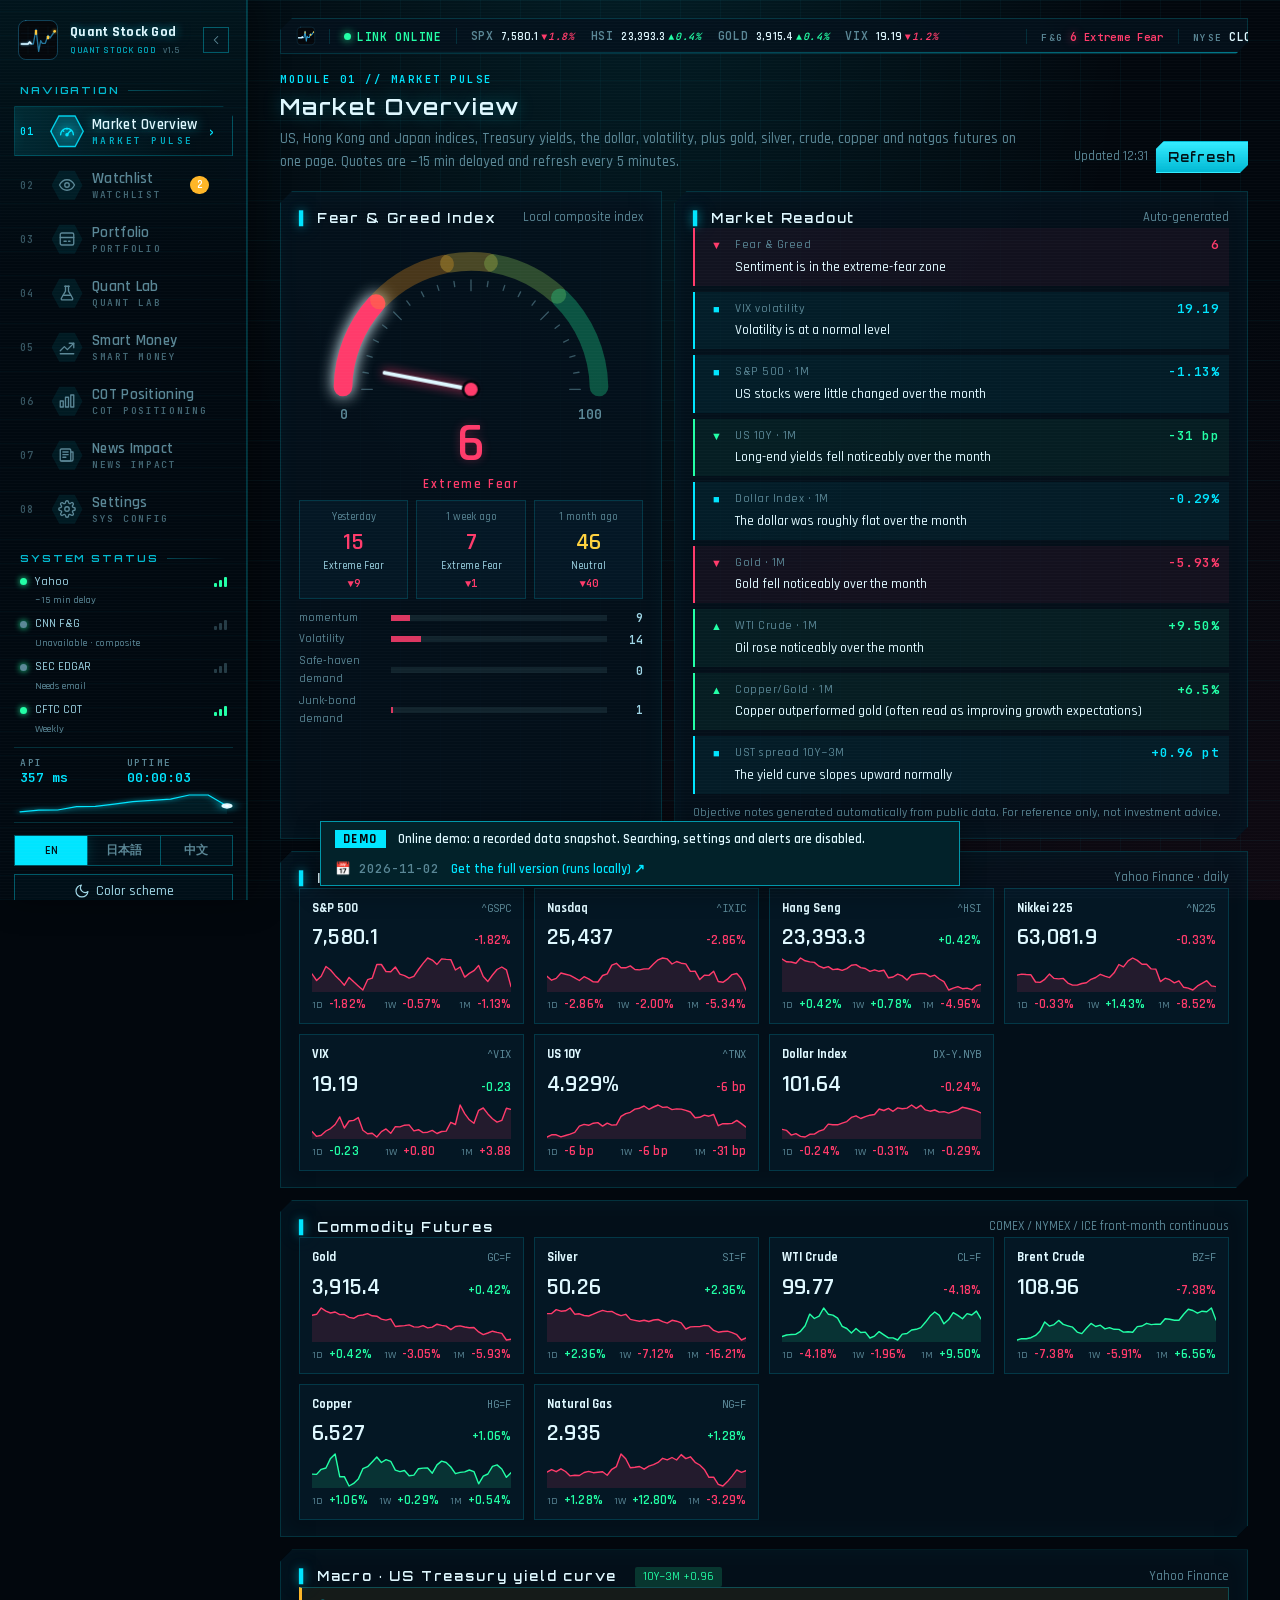
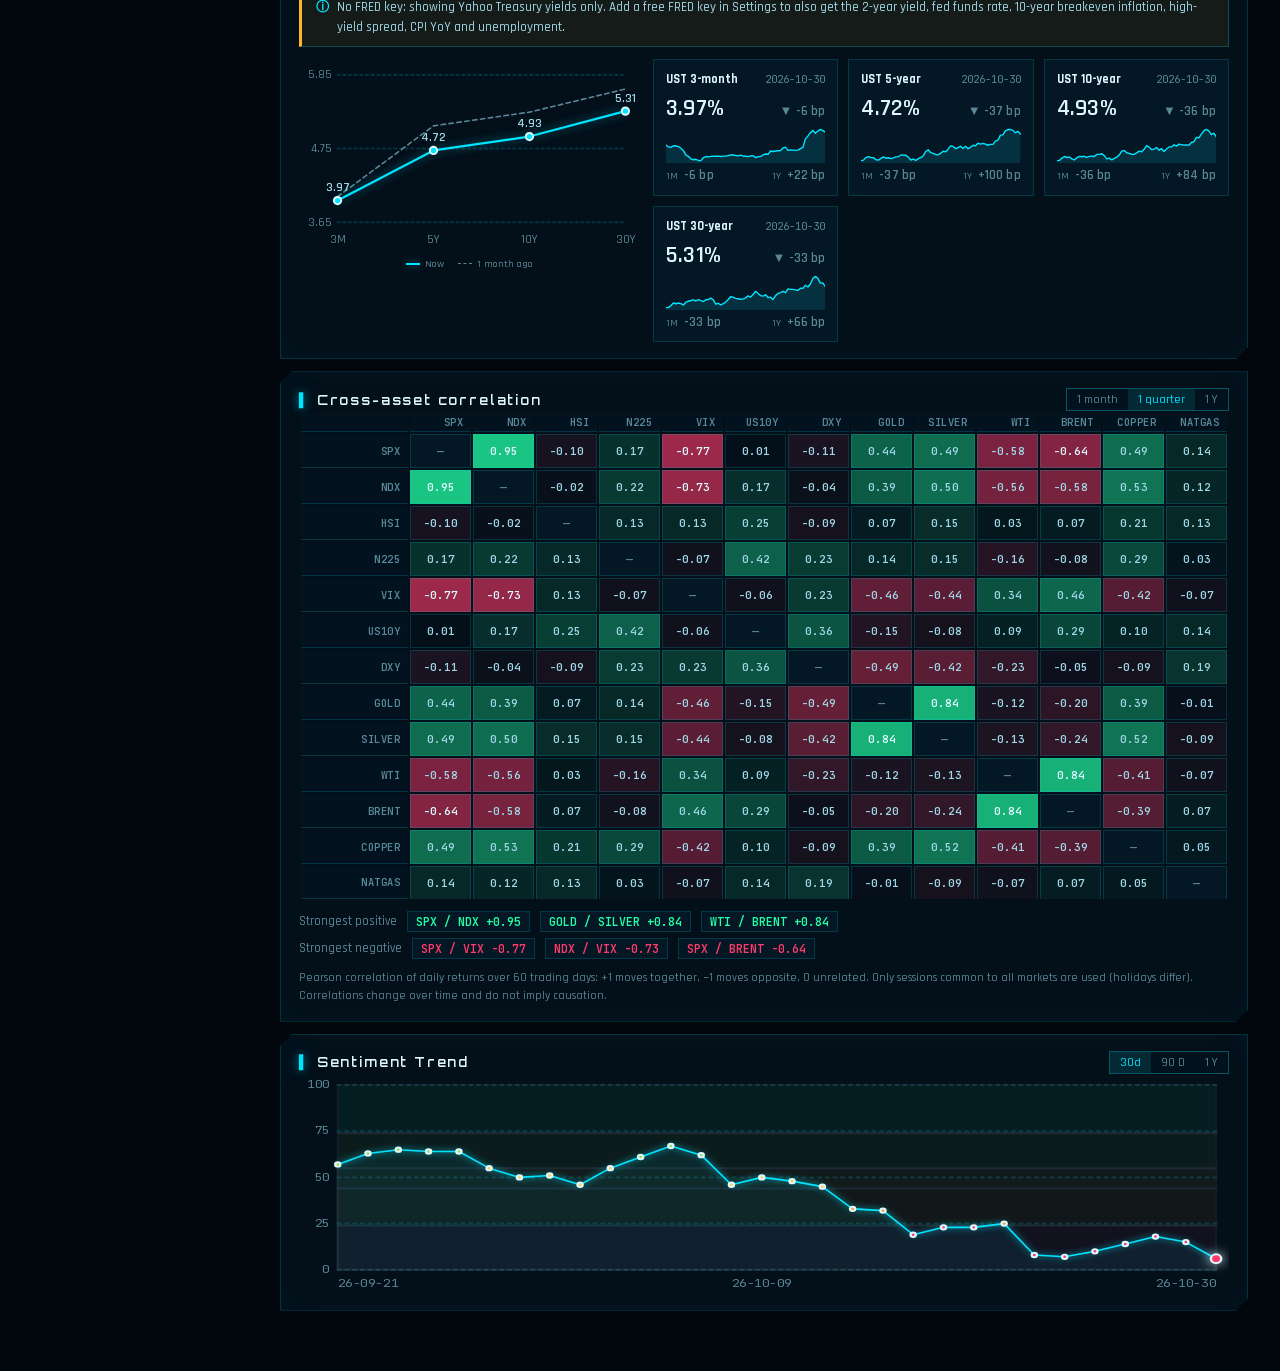
==== docs/index.html @ 0a03987e "Detail view: quick actions to backtest, add to watchlist or record a position Co-Authored-By: Claude" ====
<!doctype html>
<html lang="en">
<head>
<meta charset="utf-8">
<meta name="viewport" content="width=device-width, initial-scale=1">
<title>量化股神 · Quant Stock God — Demo</title>
<link rel="icon" type="image/svg+xml" href="data:image/svg+xml,%3Csvg xmlns='http://www.w3.org/2000/svg' viewBox='0 0 120 120'%3E%3Crect width='120' height='120' rx='24' fill='%2304070b'/%3E%3Cpath d='M10 72H30L35 66L40 72H46L54 28L62 94L68 62L73 70H82L90 46L96 54L110 34' fill='none' stroke='%2338bdf8' stroke-width='9' stroke-linejoin='round' stroke-linecap='round'/%3E%3Ccircle cx='110' cy='34' r='8' fill='%23ffc93c'/%3E%3C/svg%3E">
<link rel="stylesheet" href="fonts/fonts.css">
<link rel="preload" href="fonts/Inter-0.woff2" as="font" type="font/woff2" crossorigin>
<link rel="stylesheet" href="style.css?v=2">
<link rel="stylesheet" href="hud.css?v=3">
<link rel="stylesheet" href="nav.css?v=2">
<link rel="stylesheet" href="market.css?v=3">
<link rel="stylesheet" href="smart.css?v=2">
<link rel="stylesheet" href="gold.css?v=1">
<link rel="stylesheet" href="quant.css?v=9">
<script src="boot.js?v=1"></script>
<script src="demo.js" data-generated="1793622614"></script>
</head>
<body>
<div class="ambient" aria-hidden="true"><i></i><i></i><i></i></div>
<div class="app">
  <!-- ======================= 侧边导航 ======================= -->
  <aside class="nav">
    <div class="nav-edge" aria-hidden="true"></div>
    <div class="brand">
<svg class="logo qs-mark" viewBox="0 0 120 120" aria-hidden="true">
        <rect class="scr" x="1.5" y="1.5" width="117" height="117" rx="22"/>
        <path class="grid" d="M10 40H110M10 60H110M10 80H110M30 20V100M60 20V100M90 20V100"/>
        <path class="ecg" d="M10 72H30L35 66L40 72H46L54 28L62 94L68 62L73 70H82L90 46L96 54L110 34"/>
        <path class="scan" d="M10 72H30L35 66L40 72H46L54 28L62 94L68 62L73 70H82L90 46L96 54L110 34"/>
        <rect class="cb" x="50.5" y="30" width="7" height="14" rx="1.5"/>
        <rect class="cb cb2" x="86.5" y="47" width="7" height="11" rx="1.5"/>
        <circle class="tip" cx="110" cy="34" r="4"/>
      </svg>
      <div class="brand-txt">
        <div class="brand-name" data-text="量化股神">量化股神</div>
        <div class="brand-sub">QUANT STOCK GOD <i>v1.5</i></div>
      </div>
      <button id="nav-collapse" class="nav-collapse" type="button" title="收起 / 展开侧栏">
        <svg viewBox="0 0 24 24"><path d="M15 6l-6 6 6 6"/></svg>
      </button>
    </div>

    <div class="nav-section"><span>NAVIGATION</span><i></i></div>
    <nav class="tabs" id="nav">
      <div class="nav-ind" id="nav-ind" aria-hidden="true"><i></i></div>
      <button data-tab="market" class="active" title="市场总览（快捷键 1）">
        <span class="ni-idx">01</span>
        <span class="ni-ico"><svg viewBox="0 0 24 24"><path d="M3.5 17a8.5 8.5 0 1117 0"/><path d="M12 17l4.2-5.2"/><circle cx="12" cy="17" r="1.4"/><path d="M6.6 11.6l1 .8M12 8.5v1.3M17.4 11.6l-1 .8"/></svg></span>
        <span class="ni-txt"><b>市场总览</b><small>MARKET PULSE</small></span>
        <span class="ni-arrow">›</span>
      </button>
      <button data-tab="watch" title="自选监控（快捷键 2）">
        <span class="ni-idx">02</span>
        <span class="ni-ico"><svg viewBox="0 0 24 24"><path d="M2 12s3.5-7 10-7 10 7 10 7-3.5 7-10 7S2 12 2 12z"/><circle cx="12" cy="12" r="3"/></svg></span>
        <span class="ni-txt"><b>自选监控</b><small>WATCHLIST</small></span>
        <span id="nav-new" class="nav-badge" hidden></span><span class="ni-arrow">›</span>
      </button>
      <button data-tab="portfolio" title="持仓盈亏（快捷键 3）">
        <span class="ni-idx">03</span>
        <span class="ni-ico"><svg viewBox="0 0 24 24"><rect x="3" y="4" width="18" height="16" rx="2"/><path d="M3 10h18"/><path d="M8 15h3"/><path d="M14 15h2"/></svg></span>
        <span class="ni-txt"><b>持仓盈亏</b><small>PORTFOLIO</small></span>
        <span class="ni-arrow">›</span>
      </button>
      <button data-tab="quant" title="量化实验室（快捷键 4）">
        <span class="ni-idx">04</span>
        <span class="ni-ico"><svg viewBox="0 0 24 24"><path d="M9 3h6"/><path d="M10 3v6.5L4.5 19a1.5 1.5 0 001.3 2.2h12.4a1.5 1.5 0 001.3-2.2L14 9.5V3"/><path d="M7 15h10"/></svg></span>
        <span class="ni-txt"><b>量化实验室</b><small>QUANT LAB</small></span>
        <span class="ni-arrow">›</span>
      </button>
      <button data-tab="smart" title="聪明钱（快捷键 5）">
        <span class="ni-idx">05</span>
        <span class="ni-ico"><svg viewBox="0 0 24 24"><path d="M3 17l5.5-5.5 4 4L21 7"/><path d="M15 7h6v6"/><path d="M3 21h18"/></svg></span>
        <span class="ni-txt"><b>聪明钱</b><small>SMART MONEY</small></span>
        <span class="ni-arrow">›</span>
      </button>
      <button data-tab="cot" title="商品持仓（快捷键 6）">
        <span class="ni-idx">06</span>
        <span class="ni-ico"><svg viewBox="0 0 24 24"><rect x="3" y="12" width="4" height="8"/><rect x="10" y="7" width="4" height="13"/><rect x="17" y="4" width="4" height="16"/></svg></span>
        <span class="ni-txt"><b>商品持仓</b><small>COT POSITIONING</small></span>
        <span class="ni-arrow">›</span>
      </button>
      <button data-tab="news" title="新闻影响（快捷键 7）">
        <span class="ni-idx">07</span>
        <span class="ni-ico"><svg viewBox="0 0 24 24"><rect x="3" y="4" width="14" height="16" rx="1.5"/><path d="M17 8h3v10a2 2 0 01-2 2H5"/><path d="M6.5 8h7M6.5 11.5h7M6.5 15h4"/></svg></span>
        <span class="ni-txt"><b>新闻影响</b><small>NEWS IMPACT</small></span>
        <span id="nav-news" class="nav-badge" hidden></span><span class="ni-arrow">›</span>
      </button>
      <button data-tab="settings" title="设置（快捷键 8）">
        <span class="ni-idx">08</span>
        <span class="ni-ico"><svg viewBox="0 0 24 24"><circle cx="12" cy="12" r="3"/><path d="M19.4 15a1.7 1.7 0 00.3 1.8l.1.1a2 2 0 11-2.8 2.8l-.1-.1a1.7 1.7 0 00-1.8-.3 1.7 1.7 0 00-1 1.5V21a2 2 0 11-4 0v-.1a1.7 1.7 0 00-1.1-1.5 1.7 1.7 0 00-1.8.3l-.1.1a2 2 0 11-2.8-2.8l.1-.1a1.7 1.7 0 00.3-1.8 1.7 1.7 0 00-1.5-1H3a2 2 0 110-4h.1a1.7 1.7 0 001.5-1.1 1.7 1.7 0 00-.3-1.8l-.1-.1a2 2 0 112.8-2.8l.1.1a1.7 1.7 0 001.8.3H9a1.7 1.7 0 001-1.5V3a2 2 0 114 0v.1a1.7 1.7 0 001 1.5 1.7 1.7 0 001.8-.3l.1-.1a2 2 0 112.8 2.8l-.1.1a1.7 1.7 0 00-.3 1.8V9a1.7 1.7 0 001.5 1H21a2 2 0 110 4h-.1a1.7 1.7 0 00-1.5 1z"/></svg></span>
        <span class="ni-txt"><b>设置</b><small>SYS CONFIG</small></span>
        <span class="ni-arrow">›</span>
      </button>
    </nav>

    <div class="nav-foot">
      <div class="nav-section"><span>SYSTEM STATUS</span><i></i></div>
      <div id="src-status" class="src-status"></div>
      <div class="sys-meta">
        <div><span>API</span><b id="sys-lat">— ms</b></div>
        <div><span>UPTIME</span><b id="sys-up">00:00:00</b></div>
        <svg id="sys-spark" class="spark" viewBox="0 0 100 22" preserveAspectRatio="none" aria-hidden="true"><path class="area"/><path class="line"/><circle r="1.8"/></svg>
      </div>
      <div class="lang-switch" translate="no"><button type="button" data-lang="en">EN</button><button type="button" data-lang="ja">日本語</button><button type="button" data-lang="zh">中文</button></div>
      <button id="theme-toggle" class="ghost theme-btn" type="button" title="切换配色：蓝色 HUD → 黑金 → 浅色">
        <svg viewBox="0 0 24 24"><path d="M21 12.8A9 9 0 1111.2 3a7 7 0 009.8 9.8z"/></svg>
        <span>切换配色</span>
      </button>
    </div>
  </aside>

  <main class="main">
    <div class="hudbar">
      <span class="hb-id">
<svg class="qs-mark hb-mark" viewBox="0 0 120 120" aria-hidden="true">
        <rect class="scr" x="1.5" y="1.5" width="117" height="117" rx="22"/>
        <path class="ecg" d="M10 72H30L35 66L40 72H46L54 28L62 94L68 62L73 70H82L90 46L96 54L110 34"/>
        <path class="scan" d="M10 72H30L35 66L40 72H46L54 28L62 94L68 62L73 70H82L90 46L96 54L110 34"/>
        <rect class="cb" x="50.5" y="30" width="7" height="14" rx="1.5"/>
        <rect class="cb cb2" x="86.5" y="47" width="7" height="11" rx="1.5"/>
        <circle class="tip" cx="110" cy="34" r="4"/>
      </svg>
        <span class="sys">SYS://QUANT-STOCK-GOD</span>
      </span>
      <span class="live"><i></i>LINK ONLINE</span>
      <span class="tick" id="ticker" translate="no"><span>SPX <b>—</b></span><span>GOLD <b>—</b></span><span>WTI <b>—</b></span></span>
      <span id="marquee" class="marquee" title="点击查看自选监控"><span id="marquee-track"></span></span>
      <span class="hb-fng" id="hb-fng" title="恐惧与贪婪指数（点击查看市场总览）"><small>F&amp;G</small><b>—</b><i></i></span>
      <span class="hb-gas" id="hb-mkt" translate="no"><small>NYSE</small><b>—</b></span>
      <form id="lookup" class="hb-lookup" title="查看任意代码的详情（快捷键 /）"><input id="lookup-sym" placeholder="代码…" spellcheck="false" autocomplete="off"></form>
      <span id="hud-watch" translate="no">WATCH 0</span>
      <span class="clock" id="clock" translate="no">NY --:--</span>
      <i class="hb-beat" id="hb-beat" aria-hidden="true"></i>
    </div>
    <div id="upd-bar" class="upd-bar" hidden></div>

    <!-- ======================= 市场总览 ======================= -->
    <section id="tab-market" class="tab active">
      <header class="page-head">
        <div>
          <div class="eyebrow">MODULE 01 // MARKET PULSE</div>
          <h1>市场总览</h1>
          <p>美股、港股、日股指数，美债收益率、美元、波动率，以及黄金、白银、原油、铜、天然气期货，一页看清市场温度。行情约延迟 15 分钟，每 5 分钟刷新。</p>
        </div>
        <div class="head-actions">
          <span id="mk-upd" class="muted"></span>
          <button id="mk-refresh" type="button" class="primary">刷新</button>
        </div>
      </header>
      <div id="mk-msg" class="msg"></div>

      <div class="mk-top">
        <div class="card mk-fng">
          <div class="card-head"><h3>恐惧与贪婪指数</h3><span class="spacer"></span><span id="mk-fng-src" class="muted"></span></div>
          <div id="mk-gauge" class="mk-gauge"></div>
          <div id="mk-cmp" class="mk-cmp"></div>
          <div id="mk-parts" class="q-parts"></div>
        </div>
        <div class="card mk-read">
          <div class="card-head"><h3>市场解读</h3><span class="spacer"></span><span class="muted">自动生成</span></div>
          <ul id="mk-read" class="mk-list"></ul>
          <p class="muted mk-disc">根据公开数据自动生成的客观描述，仅供参考，不构成投资建议。</p>
        </div>
      </div>

      <div class="card">
        <div class="card-head"><h3>指数 · 利率 · 美元</h3><span class="spacer"></span><span class="muted">Yahoo Finance · 日线</span></div>
        <div id="mk-indices" class="q-grid"></div>
      </div>
      <div class="card">
        <div class="card-head"><h3>大宗商品期货</h3><span class="spacer"></span><span class="muted">COMEX / NYMEX / ICE 主力连续合约</span></div>
        <div id="mk-commods" class="q-grid"></div>
      </div>
      <div class="card">
        <div class="card-head"><h3>宏观 · 美债收益率曲线</h3><span id="mc-spreads" class="mc-spreads"></span><span class="spacer"></span><span id="mc-src" class="muted"></span></div>
        <div id="mc-msg" class="msg"></div>
        <div class="mc-wrap">
          <div id="mc-curve" class="mc-curve"></div>
          <div id="mc-grid" class="q-grid mc-grid"></div>
        </div>
      </div>
      <div class="card">
        <div class="card-head"><h3>跨资产相关性</h3><span id="corr-msg" class="muted"></span><span class="spacer"></span>
          <div class="seg" id="corr-range"><button type="button" data-d="20">1 个月</button><button type="button" data-d="60" class="on">1 季度</button><button type="button" data-d="250">1 年</button></div></div>
        <div id="mk-corr" class="mk-corr"></div>
      </div>
      <div class="card">
        <div class="card-head"><h3>情绪走势</h3><span class="spacer"></span>
          <div class="seg" id="mk-range"><button type="button" data-d="30" class="on">30 天</button><button type="button" data-d="90">90 天</button><button type="button" data-d="250">1 年</button></div></div>
        <div id="mk-chart" class="mk-chart"></div>
      </div>
    </section>

    <!-- ======================= 自选监控 ======================= -->
    <section id="tab-watch" class="tab">
      <header class="page-head">
        <div>
          <div class="eyebrow">MODULE 02 // WATCHLIST SURVEILLANCE</div>
          <h1>自选监控</h1>
          <p>美股、港股（代码加 .HK）和期货（如 GC=F）。当日涨跌幅或成交量超过设定值时高亮，开启后台提醒后会推送 macOS 通知。</p>
        </div>
        <div class="head-actions">
          <span id="w-upd" class="muted"></span>
          <button id="w-refresh" type="button" class="primary">立即刷新</button>
        </div>
      </header>

      <div class="card alert-card">
        <div class="card-head"><h3>后台异动提醒</h3><span id="al-state" class="badge">—</span>
          <span class="spacer"></span><span id="al-info" class="muted"></span></div>
        <p class="muted al-desc">由本地服务在后台定时检查自选列表：当日涨跌幅绝对值 ≥ 设定百分比、成交量 ≥ 20 日均量的设定倍数、RSI 当天进入超买 / 超卖区、创 52 周新高 / 新低，或当天穿越设定的目标价，就推送 macOS 系统通知。同一品种同一交易日的同类异动只提醒一次。网页不用开着，只要服务在运行即可。</p>
        <div class="form-row">
          <label class="switch"><input id="al-on" type="checkbox"><i></i>开启后台提醒</label>
          <label class="field"><span>检查间隔</span><select id="al-int"><option value="5">每 5 分钟</option><option value="15">每 15 分钟</option><option value="30">每 30 分钟</option><option value="60">每 60 分钟</option></select></label>
          <label class="switch"><input id="al-sound" type="checkbox" checked><i></i>提示音</label>
          <span class="spacer"></span>
          <button id="al-test" type="button" class="ghost small">发送测试通知</button>
          <button id="al-run" type="button" class="ghost small">立即检查一次</button>
        </div>
        <div class="form-row dg-row">
          <label class="switch" title="每天到设定时间推送一条系统通知：主要指数 / 商品涨跌、恐惧贪婪指数、自选里最强和最弱的品种"><input id="dg-on" type="checkbox"><i></i>每日摘要通知</label>
          <label class="field"><span>发送时间</span><input id="dg-time" type="time" value="08:30" step="60" class="w-sm mono-input"></label>
          <span id="dg-info" class="muted"></span>
          <span class="spacer"></span>
          <button id="dg-run" type="button" class="ghost small">现在发送摘要</button>
        </div>
        <div id="al-hist" class="al-hist"></div>
      </div>

      <form id="watch-form" class="card form-card">
        <div class="form-title">添加 / 修改自选</div>
        <div class="form-row">
          <input id="w-sym" placeholder="代码，如 AAPL / 0700.HK / GC=F / ^HSI" spellcheck="false" class="mono-input grow">
          <input id="w-label" placeholder="名称（可选）" class="grow">
          <label class="field"><span>涨跌幅阈值</span><input id="w-move" type="number" min="0" step="0.5" value="3" class="w-sm"><em>%</em></label>
          <label class="field"><span>放量倍数</span><input id="w-vol" type="number" min="0" step="0.5" value="2" class="w-sm"><em>×</em></label>
          <label class="switch" title="RSI(14) 当天升破 70 或跌破 30 时提醒（昨天收盘还不在该区间）"><input id="w-rsi" type="checkbox" checked><i></i>RSI 超买 / 超卖</label>
          <label class="switch" title="现价高于此前 52 周最高收盘价，或低于最低收盘价时提醒"><input id="w-52" type="checkbox" checked><i></i>52 周新高 / 新低</label>
          <label class="switch" title="20 日均线当天上穿（金叉）或下穿（死叉）50 日均线时提醒"><input id="w-ma" type="checkbox" checked><i></i>均线金叉 / 死叉</label>
          <label class="field" title="现价当天升破这个价位时提醒（昨收还在下方）；留空不设"><span>目标价 ≥</span><input id="w-above" type="number" min="0" step="any" placeholder="不设" class="w-sm mono-input"></label>
          <label class="field" title="现价当天跌破这个价位时提醒（昨收还在上方）；留空不设"><span>目标价 ≤</span><input id="w-below" type="number" min="0" step="any" placeholder="不设" class="w-sm mono-input"></label>
          <button class="primary">加入自选</button>
        </div>
      </form>

      <div class="card">
        <div class="card-head"><h3>自选列表</h3><span id="watch-count" class="chip"></span><span class="spacer"></span><span class="muted">股票盘中成交量按时段折算成全天预估（*）；期货为当日累计，盘中偏低</span>
          <button id="w-export" type="button" class="ghost small" title="把自选列表和 13F 基金列表存成 JSON 文件（不含 API Key）">导出</button>
          <button id="w-import" type="button" class="ghost small" title="从导出的 JSON 文件导入：默认只添加本机没有的品种">导入</button>
          <input id="w-file" type="file" accept="application/json,.json" hidden></div>
        <div class="table-wrap"><table id="watch-table"></table></div>
      </div>
    </section>

    <!-- ======================= 持仓盈亏 ======================= -->
    <section id="tab-portfolio" class="tab">
      <header class="page-head">
        <div>
          <div class="eyebrow">MODULE 03 // PORTFOLIO P&amp;L</div>
          <h1>持仓盈亏</h1>
          <p>记录你的持仓（代码、股数、平均成本），用约 15 分钟延迟的行情计算市值、盈亏和当日变动；非美元品种按 Yahoo 汇率折算成美元合计。数据只保存在本机的 data/positions.json。</p>
        </div>
        <div class="head-actions">
          <span id="pf-upd" class="muted"></span>
          <button id="pf-refresh" type="button" class="primary">刷新</button>
        </div>
      </header>
      <div id="pf-msg" class="msg"></div>
      <div id="pf-sum" class="pf-sum"></div>
      <form id="pf-form" class="card form-card">
        <div class="form-title">添加 / 修改持仓</div>
        <div class="form-row">
          <input id="pf-sym" placeholder="代码，如 AAPL / 0700.HK / GC=F" spellcheck="false" class="mono-input grow" required>
          <label class="field"><span>股数</span><input id="pf-shares" type="number" min="0" step="any" class="w-md mono-input" required></label>
          <label class="field"><span>平均成本</span><input id="pf-cost" type="number" min="0" step="any" class="w-md mono-input" required></label>
          <input id="pf-note" placeholder="备注（可选）" class="grow">
          <button class="primary">保存持仓</button>
        </div>
      </form>
      <div class="card">
        <div class="card-head"><h3>持仓明细</h3><span id="pf-count" class="chip"></span><span class="spacer"></span><span id="pf-fx" class="muted" translate="no"></span></div>
        <div class="table-wrap"><table id="pf-table"></table></div>
        <p class="muted mk-disc">仅供记录与参考，不构成投资建议；未计入手续费、股息和税费。</p>
      </div>
    </section>

    <!-- ======================= 量化实验室 ======================= -->
    <section id="tab-quant" class="tab">
      <header class="page-head">
        <div>
          <div class="eyebrow">MODULE 04 // QUANT LAB</div>
          <h1>量化实验室</h1>
          <p>用历史日线检验简单规则（只做多、按收盘价执行、含手续费），并按过去一年的波动率给出未来 N 个交易日的价格统计区间。两者都是对历史数据的统计描述，不是预测，不构成投资建议。</p>
        </div>
      </header>
      <form id="ql-form" class="card form-card">
        <div class="form-title">回测设置</div>
        <div class="form-row">
          <input id="ql-sym" placeholder="代码，如 AAPL / 0700.HK / GC=F / ^GSPC" spellcheck="false" class="mono-input grow" required>
          <label class="field"><span>策略</span><select id="ql-strategy"><option value="ma_cross">均线金叉 / 死叉（20 / 50 日）</option><option value="trend200">200 日趋势</option><option value="rsi_mr">RSI 均值回归</option><option value="buyhold">买入持有</option></select></label>
          <label class="field"><span>区间</span><select id="ql-range"><option value="2y">2 年</option><option value="5y" selected>5 年</option><option value="10y">10 年</option></select></label>
          <label class="field" title="每次换仓的成本，1 bp = 0.01%"><span>手续费</span><input id="ql-fee" type="number" min="0" max="100" step="1" value="5" class="w-sm mono-input"><em>bp</em></label>
          <label class="field" title="可选：按历史波动率估算未来 N 个交易日到达该价位的概率"><span>目标价</span><input id="ql-target" type="number" min="0" step="any" placeholder="可选" class="w-sm mono-input"></label>
          <button class="primary">运行</button>
        </div>
        <div id="ql-quick" class="form-row"></div>
      </form>
      <div class="card">
        <div class="card-head"><h3>规则回测</h3><span id="ql-bt-sub" class="muted"></span></div>
        <div id="ql-bt"><p class="muted">输入代码并点「运行」。策略：均线金叉 / 死叉 = 20 日均线在 50 日均线上方时持有；200 日趋势 = 价格在 200 日均线上方时持有；RSI 均值回归 = RSI(14) 低于 30 买入、高于 70 卖出。</p></div>
      </div>
      <div class="card">
        <div class="card-head"><h3>统计区间（历史波动率）</h3><span id="ql-fc-sub" class="muted"></span></div>
        <div id="ql-fc"><p class="muted">按过去一年的日波动率，给出 5 / 10 / 20 / 60 个交易日后价格的 68% 和 95% 区间；填了目标价还会算到达概率。</p></div>
      </div>
      <div class="card">
        <div class="card-head"><h3>预测检验</h3><span id="ql-sg-sub" class="muted"></span></div>
        <div id="ql-sg"><p class="muted">三个角度看"历史上出现这种情况之后发生了什么"：历史相似情形之后 5 / 20 日的收益分布；只用价格特征的逻辑回归模型在最近一年样本外的命中率（和"一直猜多数方向"的基准对比）；按月份、星期的季节性。每一项都放在基准旁边，接近基准就说明没有可利用的规律。</p></div>
      </div>
    </section>

    <!-- ======================= 聪明钱 ======================= -->
    <section id="tab-smart" class="tab">
      <header class="page-head">
        <div>
          <div class="eyebrow">MODULE 05 // SMART MONEY · SEC EDGAR</div>
          <h1>聪明钱</h1>
          <p>美股公司内部人（董事、高管、10% 股东）用自己的钱在公开市场买入的记录（Form 4 交易代码 P），以及知名基金每季度 13F 持仓的变化。</p>
        </div>
      </header>
      <div id="sm-msg" class="msg"></div>

      <div class="seg sm-sub" id="sm-sub"><button type="button" data-s="insider" class="on">内部人买入 · Form 4</button><button type="button" data-s="13f">机构持仓 · 13F</button></div>

      <div id="sm-insider">
        <form id="ins-form" class="searchbar">
          <div class="search-input">
            <svg viewBox="0 0 24 24"><path d="M3 17l5.5-5.5 4 4L21 7"/><path d="M15 7h6v6"/></svg>
            <input id="ins-sym" placeholder="美股代码，如 AAPL / JPM / KO" autocomplete="off" spellcheck="false">
          </div>
          <select id="ins-limit" title="扫描最近多少份 Form 4 申报" aria-label="扫描份数">
            <option value="80">最近 80 份申报</option>
            <option value="150" selected>最近 150 份申报</option>
            <option value="300">最近 300 份申报</option>
          </select>
          <button type="submit" class="primary lg">分析内部人买入</button>
        </form>
        <div id="ins-quick" class="recent"></div>
        <div id="ins-result"></div>
      </div>

      <div id="sm-13f" hidden>
        <div class="card">
          <div class="card-head"><h3>跟踪的基金</h3><span id="mg-count" class="chip"></span><span class="spacer"></span>
            <span id="f13-upd" class="muted"></span><button id="f13-load" type="button" class="primary">加载 13F</button></div>
          <form id="mg-form" class="form-row">
            <input id="mg-cik" placeholder="CIK，如 1067983" class="mono-input w-md" spellcheck="false">
            <input id="mg-name" placeholder="基金名称" class="grow">
            <button class="ghost">添加基金</button>
            <a class="muted" href="https://www.sec.gov/cgi-bin/browse-edgar?action=getcompany&type=13F-HR" target="_blank" rel="noopener">在 EDGAR 查 CIK ↗</a>
          </form>
          <div id="mg-list" class="mg-list"></div>
        </div>
        <div class="graph-wrap q-graph">
          <div id="cy13"></div>
          <div id="g13-empty" class="graph-overlay">
            <div class="sb-status">STANDBY · AWAITING 13F</div>
            <h3>基金 ↔ 股票 持仓变化图</h3>
            <p>点击“加载 13F”。六边形是基金，圆点是股票；线的颜色表示本季度动作，线越粗金额越大</p>
          </div>
          <div class="graph-tools">
            <button type="button" data-z13="fit" title="适应窗口"><svg viewBox="0 0 24 24"><path d="M4 9V4h5M20 9V4h-5M4 15v5h5M20 15v5h-5"/></svg></button>
          </div>
          <div class="legend">
            <span><i class="line" style="background:var(--q-new)"></i>新建仓</span>
            <span><i class="line" style="background:var(--in)"></i>加仓</span>
            <span><i class="line" style="background:var(--q-reduce)"></i>减仓</span>
            <span><i class="line" style="background:var(--out)"></i>清仓</span>
            <span><i class="line" style="background:var(--q-hold)"></i>持平</span>
            <span class="sep"></span>
            <span>显示每只基金前 12 大持仓 + 全部新建仓 / 清仓</span>
            <span class="sep"></span>
            <label class="switch"><input id="g13-hold" type="checkbox"><i></i>显示持平</label>
          </div>
        </div>
        <div id="f13-detail"></div>
      </div>
    </section>

    <!-- ======================= 商品持仓 ======================= -->
    <section id="tab-cot" class="tab">
      <header class="page-head">
        <div>
          <div class="eyebrow">MODULE 06 // CFTC COMMITMENTS OF TRADERS</div>
          <h1>商品持仓</h1>
          <p>CFTC 每周持仓报告（细分版，仅期货）中“管理资金”（对冲基金、CTA 等投机资金）的净多头，以及它在最近 3 年里所处的百分位。数据截至每周二，周五公布。</p>
        </div>
        <div class="head-actions">
          <span id="cot-upd" class="muted"></span>
          <button id="cot-refresh" type="button" class="primary">刷新</button>
        </div>
      </header>
      <div id="cot-msg" class="msg"></div>
      <div id="cot-grid" class="cot-grid"></div>
      <p class="muted sm-note">百分位：当前净持仓高于最近 3 年中多少比例的周。COT 指数：（当前 − 3 年最低）÷（3 年最高 − 3 年最低）。极端值说明投机仓位拥挤，但不代表马上反转。仅供参考，不构成投资建议。</p>

      <div class="card eia-head">
        <div class="card-head"><h3>EIA 库存周报</h3><span class="spacer"></span><span id="eia-upd" class="muted"></span><span id="eia-src" class="chip"></span></div>
        <p class="muted">美国能源信息署每周公布的商业库存（石油周三、天然气周四）。和过去 5 年同一周的平均水平比较：库存明显高于往年同期通常说明供应偏宽松，低于则偏紧。</p>
      </div>
      <div id="eia-msg" class="msg"></div>
      <div id="eia-grid" class="cot-grid"></div>
    </section>

    <!-- ======================= 设置 ======================= -->
    <section id="tab-news" class="tab">
      <header class="page-head">
        <div>
          <div class="eyebrow">MODULE 07 // NEWS IMPACT</div>
          <h1>新闻影响</h1>
          <p>抓取最近 72 小时与原油、天然气、黄金、白银、铜相关的公开新闻标题，用关键词规则识别其中的驱动因素（如 OPEC 减产、航道风险、美联储鹰鸽、美元、库存、中国政策、天气、矿山停产），并给出这类因素通常的影响方向。</p>
        </div>
        <div class="head-actions">
          <span id="nw-upd" class="muted"></span>
          <button id="nw-refresh" type="button" class="primary">刷新</button>
        </div>
      </header>
      <div class="seg nw-view" id="nw-view"><button type="button" data-v="commod" class="on">大宗商品</button><button type="button" data-v="tech">AI · 科技股</button></div>
      <div id="nw-msg" class="msg"></div>
      <div id="nw-commod">
      <div class="card alert-card">
        <div class="card-head"><h3>重大新闻提醒</h3><span id="na-state" class="badge">—</span><span class="spacer"></span><span id="na-info" class="muted"></span></div>
        <p class="muted al-desc">后台每 15 分钟检查一次：通常影响强（▲▲ / ▼▼）的驱动因素、标题直接提到所选商品、并且 6 小时内至少有设定数量的不同媒体报道时，推送 macOS 通知。同一“因素 + 商品”12 小时内只提醒一次。和自选监控的异动提醒分开开关；提示音和语言沿用那边的设置。</p>
        <div class="form-row">
          <label class="switch"><input id="na-on" type="checkbox"><i></i>开启重大新闻提醒</label>
          <span id="na-assets" class="na-assets"></span>
          <label class="field"><span>至少</span><select id="na-src"><option value="1">1 家媒体</option><option value="2">2 家媒体</option><option value="3">3 家媒体</option></select></label>
          <span class="spacer"></span>
          <button id="na-test" type="button" class="ghost small">发送测试通知</button>
          <button id="na-run" type="button" class="ghost small">立即检查一次</button>
        </div>
        <div id="na-hist" class="al-hist"></div>
      </div>
      <div id="nw-assets" class="nw-assets"></div>
      <div class="card">
        <div class="card-head"><h3>新闻倾向事后验证</h3><span class="spacer"></span><span id="nv-since" class="muted"></span></div>
        <p class="muted nv-desc">每天保留首次新闻倾向，以信号日期（UTC）之后首个交易日收盘为基准，统计后续 1 / 5 个交易日的方向命中率。同一基准交易日只计一次，当天日线不计入；上涨占比仅供对照，小样本不能说明预测能力。</p>
        <div class="table-wrap"><table id="nv-table"></table></div>
      </div>
      <div class="card">
        <div class="card-head"><h3>新闻标题</h3><span id="nw-count" class="chip"></span><span class="spacer"></span>
          <div class="seg" id="nw-filter"><button type="button" data-a="" class="on">全部</button><button type="button" data-a="oil">原油</button><button type="button" data-a="natgas">天然气</button><button type="button" data-a="gold">黄金</button><button type="button" data-a="silver">白银</button><button type="button" data-a="copper">铜</button></div>
          <label class="switch"><input id="nw-drv" type="checkbox" checked><i></i>只看有驱动因素的</label>
        </div>
        <div id="nw-list" class="nw-list"></div>
      </div>
      <details class="card nw-rules">
        <summary><h3>判断规则</h3><span class="muted">每条规则的关键词和通常的传导逻辑</span></summary>
        <div class="table-wrap"><table id="nw-rules"></table></div>
      </details>
      <p class="muted sm-note">说明：这是基于关键词的规则归纳，只表示“这类消息通常会怎样影响价格”，不是价格预测。实际走势还取决于预期是否已被消化、消息真假和力度；同一事件常被多家媒体重复报道（汇总时同一因素对同一商品最多计 4 条），标题提到的商品按全权重计算，没提到的按一半计算，越新的消息权重越高（半衰期 24 小时）。标题保留英文原文。仅供参考，不构成投资建议。</p>
      </div>

      <div id="nw-tech" hidden>
        <div class="card">
          <div class="card-head"><h3>话题标签</h3><span class="spacer"></span><span id="tn-upd" class="muted"></span><span class="muted">点击标签筛选</span></div>
          <div id="tn-topics" class="tn-topics"></div>
        </div>
        <div id="tn-cos" class="nw-assets"></div>
        <div class="card">
          <div class="card-head"><h3>科技新闻</h3><span id="tn-count" class="chip"></span><span class="spacer"></span><span id="tn-filter" class="tn-filter"></span></div>
          <div id="tn-list" class="nw-list"></div>
        </div>
        <p class="muted sm-note">说明：按关键词给每条标题打“公司”和“话题”两类标签。话题后面的 + / − 是这类消息对被点名公司通常的含义（如上调指引偏正面、出口管制或监管调查偏负面），“行情”类标签只描述股价表现、不计入倾向；公司卡片的倾向分按时间衰减（半衰期 24 小时）加总。一条标题同时讲几件事时，所有被点名的公司都会带上全部标签。OpenAI、Anthropic、xAI 未上市，只做标签。标题保留英文原文。仅供参考，不构成投资建议。</p>
      </div>
    </section>

    <section id="tab-settings" class="tab">
      <header class="page-head">
        <div>
          <div class="eyebrow">MODULE 08 // SYSTEM CONFIG</div>
          <h1>设置</h1>
          <p>API Key 和邮箱只保存在本机的 data/secrets.json 里（偏好设置在 config.json），页面不会回显已保存的内容。</p>
        </div>
      </header>
      <div class="settings-grid">
        <form id="cfg-form" class="card stack">
          <label class="setting">
            <div class="setting-head"><b>SEC EDGAR 联系邮箱</b><span class="chip">聪明钱需要</span><span id="cfg-sec" class="badge"></span></div>
            <input id="cfg-sec_email" type="email" placeholder="留空则不修改" autocomplete="off">
            <small class="muted">SEC 要求每个请求的 User-Agent 里带联系邮箱，不需要注册。只用于向 SEC 表明身份。</small>
          </label>
          <label class="setting">
            <div class="setting-head"><b>FRED API Key</b><span class="chip">可选</span><span id="cfg-fred" class="badge"></span></div>
            <input id="cfg-fred_key" type="password" placeholder="留空则不修改" autocomplete="off">
            <small class="muted">美联储经济数据（利率、通胀、就业等）。免费注册：<a href="https://fred.stlouisfed.org/docs/api/api_key.html" target="_blank" rel="noopener">fred.stlouisfed.org</a></small>
          </label>
          <label class="setting">
            <div class="setting-head"><b>EIA API Key</b><span class="chip">可选</span><span id="cfg-eia" class="badge"></span></div>
            <input id="cfg-eia_key" type="password" placeholder="留空则不修改" autocomplete="off">
            <small class="muted">美国能源信息署：原油 / 天然气库存周报。免费注册：<a href="https://www.eia.gov/opendata/register.php" target="_blank" rel="noopener">eia.gov/opendata</a></small>
          </label>
          <label class="setting">
            <div class="setting-head"><b>Finnhub API Key</b><span class="chip">可选 · v2</span><span id="cfg-finnhub" class="badge"></span></div>
            <input id="cfg-finnhub_key" type="password" placeholder="留空则不修改" autocomplete="off">
            <small class="muted">实时报价和公司新闻（免费档）。注册：<a href="https://finnhub.io/register" target="_blank" rel="noopener">finnhub.io</a></small>
          </label>
          <div><button class="primary">保存设置</button></div>
        </form>
        <div class="stack">
          <div class="card">
            <h3>服务</h3>
            <table class="plain" id="svc-info"></table>
            <div class="form-row"><button id="svc-restart" type="button" class="primary small">重启服务</button><span class="muted">改了 server.py 后点这里生效；只改了界面文件刷新页面即可</span></div>
          </div>
          <div class="card">
            <h3>外观</h3>
            <p class="muted">配色方案</p>
            <div class="lang-switch lg skin-switch"><button type="button" data-skin="blue">蓝色 HUD</button><button type="button" data-skin="gold">黑金</button><button type="button" data-skin="light">浅色</button></div>
          </div>
          <div class="card">
            <h3>语言</h3>
            <p class="muted" translate="no">Language · 言語</p>
            <div class="lang-switch lg" translate="no"><button type="button" data-lang="en">EN</button><button type="button" data-lang="ja">日本語</button><button type="button" data-lang="zh">中文</button></div>
          </div>
          <div class="card">
            <h3>数据源说明</h3>
            <table class="plain">
              <tr><td>行情</td><td>Yahoo Finance chart 接口（非官方，约 15 分钟延迟）</td></tr>
              <tr><td>恐惧与贪婪</td><td>CNN（非官方）；不可用时用本地合成指数</td></tr>
              <tr><td>内部人买入</td><td>SEC Form 4（申报后约 2 个工作日内）</td></tr>
              <tr><td>机构持仓</td><td>SEC 13F（季度，季末后约 45 天）</td></tr>
              <tr><td>商品持仓</td><td>CFTC COT（每周二数据，周五公布）</td></tr>
            </table>
            <p class="muted">全部为免费公开数据，可能延迟、缺失或被限流。仅供个人研究，不构成投资建议。</p>
          </div>
        </div>
      </div>
    </section>
  </main>
</div>

<div id="toast" class="toast"></div>
<div id="detail" class="dt-overlay" hidden role="dialog" aria-modal="true">
  <div class="dt-panel card">
    <div class="dt-head"><div id="dt-title" class="dt-title"></div>
      <div class="dt-actions">
        <button type="button" class="small ghost" data-dt-act="quant" title="在量化实验室里回测这个品种">量化实验室</button>
        <button type="button" class="small ghost" data-dt-act="watch" title="把代码填进自选表单">添加到自选</button>
        <button type="button" class="small ghost" data-dt-act="portfolio" title="把代码填进持仓表单">记录持仓</button>
        <button type="button" class="small ghost" data-dt-close aria-label="关闭">✕</button>
      </div></div>
    <div id="dt-body"></div>
  </div>
</div>
<div id="boot" hidden>
<svg class="qs-mark boot-mark" viewBox="0 0 120 120" aria-hidden="true">
        <rect class="scr" x="1.5" y="1.5" width="117" height="117" rx="22"/>
        <path class="grid" d="M10 40H110M10 60H110M10 80H110M30 20V100M60 20V100M90 20V100"/>
        <path class="ecg" d="M10 72H30L35 66L40 72H46L54 28L62 94L68 62L73 70H82L90 46L96 54L110 34"/>
        <path class="scan" d="M10 72H30L35 66L40 72H46L54 28L62 94L68 62L73 70H82L90 46L96 54L110 34"/>
        <rect class="cb" x="50.5" y="30" width="7" height="14" rx="1.5"/>
        <rect class="cb cb2" x="86.5" y="47" width="7" height="11" rx="1.5"/>
        <circle class="tip" cx="110" cy="34" r="4"/>
      </svg>
  <div class="title">QUANT STOCK GOD</div>
  <div class="lines" id="boot-lines"></div>
  <div class="skip">CLICK TO SKIP</div>
</div>
<script src="i18n.js?v=9"></script>
<script src="app.js?v=8"></script>
<script src="market.js?v=3"></script>
<script src="corr.js?v=1"></script>
<script src="smart.js?v=3"></script>
<script src="cot.js?v=3"></script>
<script src="detail.js?v=4"></script>
<script src="portfolio.js?v=1"></script>
<script src="quant-lab.js?v=2"></script>
<script src="macro.js?v=2"></script>
<script src="news.js?v=1"></script>
<script src="tech.js?v=1"></script>
</body>
</html>
---- docs/fonts/fonts.css ----
/* 本地字体（拉丁子集，OFL 开源许可），不依赖 Google，断网或国内网络也能秒开 */
@font-face {
  font-family: 'Inter';
  font-style: normal;
  font-weight: 400;
  font-display: swap;
  src: url(Inter-0.woff2) format('woff2');
  unicode-range: U+0000-00FF, U+0131, U+0152-0153, U+02BB-02BC, U+02C6, U+02DA, U+02DC, U+0304, U+0308, U+0329, U+2000-206F, U+20AC, U+2122, U+2191, U+2193, U+2212, U+2215, U+FEFF, U+FFFD;
}
@font-face {
  font-family: 'Inter';
  font-style: normal;
  font-weight: 500;
  font-display: swap;
  src: url(Inter-0.woff2) format('woff2');
  unicode-range: U+0000-00FF, U+0131, U+0152-0153, U+02BB-02BC, U+02C6, U+02DA, U+02DC, U+0304, U+0308, U+0329, U+2000-206F, U+20AC, U+2122, U+2191, U+2193, U+2212, U+2215, U+FEFF, U+FFFD;
}
@font-face {
  font-family: 'Inter';
  font-style: normal;
  font-weight: 600;
  font-display: swap;
  src: url(Inter-0.woff2) format('woff2');
  unicode-range: U+0000-00FF, U+0131, U+0152-0153, U+02BB-02BC, U+02C6, U+02DA, U+02DC, U+0304, U+0308, U+0329, U+2000-206F, U+20AC, U+2122, U+2191, U+2193, U+2212, U+2215, U+FEFF, U+FFFD;
}
@font-face {
  font-family: 'Inter';
  font-style: normal;
  font-weight: 700;
  font-display: swap;
  src: url(Inter-0.woff2) format('woff2');
  unicode-range: U+0000-00FF, U+0131, U+0152-0153, U+02BB-02BC, U+02C6, U+02DA, U+02DC, U+0304, U+0308, U+0329, U+2000-206F, U+20AC, U+2122, U+2191, U+2193, U+2212, U+2215, U+FEFF, U+FFFD;
}
@font-face {
  font-family: 'JetBrains Mono';
  font-style: normal;
  font-weight: 400;
  font-display: swap;
  src: url(JetBrainsMono-1.woff2) format('woff2');
  unicode-range: U+0000-00FF, U+0131, U+0152-0153, U+02BB-02BC, U+02C6, U+02DA, U+02DC, U+0304, U+0308, U+0329, U+2000-206F, U+20AC, U+2122, U+2191, U+2193, U+2212, U+2215, U+FEFF, U+FFFD;
}
@font-face {
  font-family: 'JetBrains Mono';
  font-style: normal;
  font-weight: 500;
  font-display: swap;
  src: url(JetBrainsMono-1.woff2) format('woff2');
  unicode-range: U+0000-00FF, U+0131, U+0152-0153, U+02BB-02BC, U+02C6, U+02DA, U+02DC, U+0304, U+0308, U+0329, U+2000-206F, U+20AC, U+2122, U+2191, U+2193, U+2212, U+2215, U+FEFF, U+FFFD;
}
@font-face {
  font-family: 'JetBrains Mono';
  font-style: normal;
  font-weight: 600;
  font-display: swap;
  src: url(JetBrainsMono-1.woff2) format('woff2');
  unicode-range: U+0000-00FF, U+0131, U+0152-0153, U+02BB-02BC, U+02C6, U+02DA, U+02DC, U+0304, U+0308, U+0329, U+2000-206F, U+20AC, U+2122, U+2191, U+2193, U+2212, U+2215, U+FEFF, U+FFFD;
}
@font-face {
  font-family: 'Orbitron';
  font-style: normal;
  font-weight: 500;
  font-display: swap;
  src: url(Orbitron-2.woff2) format('woff2');
  unicode-range: U+0000-00FF, U+0131, U+0152-0153, U+02BB-02BC, U+02C6, U+02DA, U+02DC, U+0304, U+0308, U+0329, U+2000-206F, U+20AC, U+2122, U+2191, U+2193, U+2212, U+2215, U+FEFF, U+FFFD;
}
@font-face {
  font-family: 'Orbitron';
  font-style: normal;
  font-weight: 600;
  font-display: swap;
  src: url(Orbitron-2.woff2) format('woff2');
  unicode-range: U+0000-00FF, U+0131, U+0152-0153, U+02BB-02BC, U+02C6, U+02DA, U+02DC, U+0304, U+0308, U+0329, U+2000-206F, U+20AC, U+2122, U+2191, U+2193, U+2212, U+2215, U+FEFF, U+FFFD;
}
@font-face {
  font-family: 'Orbitron';
  font-style: normal;
  font-weight: 700;
  font-display: swap;
  src: url(Orbitron-2.woff2) format('woff2');
  unicode-range: U+0000-00FF, U+0131, U+0152-0153, U+02BB-02BC, U+02C6, U+02DA, U+02DC, U+0304, U+0308, U+0329, U+2000-206F, U+20AC, U+2122, U+2191, U+2193, U+2212, U+2215, U+FEFF, U+FFFD;
}
@font-face {
  font-family: 'Rajdhani';
  font-style: normal;
  font-weight: 500;
  font-display: swap;
  src: url(Rajdhani-3.woff2) format('woff2');
  unicode-range: U+0000-00FF, U+0131, U+0152-0153, U+02BB-02BC, U+02C6, U+02DA, U+02DC, U+0304, U+0308, U+0329, U+2000-206F, U+20AC, U+2122, U+2191, U+2193, U+2212, U+2215, U+FEFF, U+FFFD;
}
@font-face {
  font-family: 'Rajdhani';
  font-style: normal;
  font-weight: 600;
  font-display: swap;
  src: url(Rajdhani-4.woff2) format('woff2');
  unicode-range: U+0000-00FF, U+0131, U+0152-0153, U+02BB-02BC, U+02C6, U+02DA, U+02DC, U+0304, U+0308, U+0329, U+2000-206F, U+20AC, U+2122, U+2191, U+2193, U+2212, U+2215, U+FEFF, U+FFFD;
}
@font-face {
  font-family: 'Rajdhani';
  font-style: normal;
  font-weight: 700;
  font-display: swap;
  src: url(Rajdhani-5.woff2) format('woff2');
  unicode-range: U+0000-00FF, U+0131, U+0152-0153, U+02BB-02BC, U+02C6, U+02DA, U+02DC, U+0304, U+0308, U+0329, U+2000-206F, U+20AC, U+2122, U+2191, U+2193, U+2212, U+2215, U+FEFF, U+FFFD;
}
---- docs/style.css ----
/* 量化股神 — 界面样式（样式源自同一作者的 Block Detective / 区块侦探） */
:root {
  --bg: #f3f5f9;
  --surface: #ffffff;
  --surface-2: #f7f8fb;
  --surface-3: #eef1f6;
  --border: #e3e7ee;
  --border-strong: #d3d9e3;
  --text: #111827;
  --text-2: #374151;
  --muted: #6b7484;
  --accent: #d99a1e;
  --accent-ink: #1a1405;
  --accent-soft: rgba(217, 154, 30, .12);
  --in: #12a150;
  --out: #e0424f;
  --between: #7c6cf0;
  --node: #8b95a7;
  --big: rgba(217, 154, 30, .10);
  --new: #0ea5e9;
  --grid-dot: rgba(17, 24, 39, .07);
  --shadow: 0 1px 2px rgba(16, 24, 40, .04), 0 4px 16px rgba(16, 24, 40, .05);
  --radius: 12px;
  --font: "Inter", -apple-system, "PingFang SC", "Hiragino Sans GB", "Microsoft YaHei", sans-serif;
  --mono: "JetBrains Mono", ui-monospace, "SF Mono", Menlo, monospace;
  color-scheme: light;
}
@media (prefers-color-scheme: dark) {
  :root:not([data-theme="light"]) {
    --bg: #0a0d13; --surface: #11151e; --surface-2: #151a25; --surface-3: #1b2130;
    --border: #212838; --border-strong: #2c3447; --text: #e7eaf0; --text-2: #c3c9d4; --muted: #7f8899;
    --accent: #f0b429; --accent-ink: #1a1405; --accent-soft: rgba(240, 180, 41, .12);
    --in: #2fcf7c; --out: #f2566a; --between: #9b8cff; --node: #6b7589;
    --big: rgba(240, 180, 41, .08); --grid-dot: rgba(255, 255, 255, .055);
    --shadow: 0 1px 2px rgba(0, 0, 0, .3), 0 8px 24px rgba(0, 0, 0, .25);
    color-scheme: dark;
  }
}
:root[data-theme="dark"] {
  --bg: #0a0d13; --surface: #11151e; --surface-2: #151a25; --surface-3: #1b2130;
  --border: #212838; --border-strong: #2c3447; --text: #e7eaf0; --text-2: #c3c9d4; --muted: #7f8899;
  --accent: #f0b429; --accent-ink: #1a1405; --accent-soft: rgba(240, 180, 41, .12);
  --in: #2fcf7c; --out: #f2566a; --between: #9b8cff; --node: #6b7589;
  --big: rgba(240, 180, 41, .08); --grid-dot: rgba(255, 255, 255, .055);
  --shadow: 0 1px 2px rgba(0, 0, 0, .3), 0 8px 24px rgba(0, 0, 0, .25);
  color-scheme: dark;
}

* { box-sizing: border-box; }
html, body { margin: 0; background: var(--bg); color: var(--text); }
body { font: 14px/1.55 var(--font); -webkit-font-smoothing: antialiased; }
a { color: var(--accent); text-decoration: none; }
a:hover { text-decoration: underline; }
svg { stroke: currentColor; fill: none; stroke-width: 1.8; stroke-linecap: round; stroke-linejoin: round; }
[hidden] { display: none !important; }

/* ---------------- 框架 ---------------- */
.app { display: grid; grid-template-columns: 228px minmax(0, 1fr); min-height: 100vh; }
.nav {
  position: sticky; top: 0; height: 100vh; display: flex; flex-direction: column; gap: 18px;
  padding: 18px 14px; background: var(--surface); border-right: 1px solid var(--border);
}
.brand { display: flex; align-items: center; gap: 10px; padding: 2px 6px 10px; }
.logo { width: 34px; height: 34px; flex: none; }
.logo * { stroke-linecap: round; }
.brand-name { font-weight: 700; font-size: 16px; letter-spacing: .02em; }
.brand-sub { font-size: 10px; letter-spacing: .18em; color: var(--muted); font-weight: 600; }
.tabs { display: flex; flex-direction: column; gap: 2px; }
.tabs button {
  display: flex; align-items: center; gap: 10px; width: 100%; padding: 9px 12px; border: 0; border-radius: 8px;
  background: none; color: var(--muted); font: 500 14px var(--font); cursor: pointer; text-align: left;
}
.tabs button svg { width: 18px; height: 18px; flex: none; }
.tabs button:hover { background: var(--surface-3); color: var(--text); }
.tabs button.active { background: var(--accent-soft); color: var(--text); font-weight: 600; }
.tabs button.active svg { color: var(--accent); }
.nav-badge { margin-left: auto; background: var(--new); color: #fff; font-size: 11px; font-weight: 600; padding: 0 7px; border-radius: 10px; line-height: 18px; }
.nav-foot { margin-top: auto; display: flex; flex-direction: column; gap: 8px; }
.nav-section { font-size: 11px; font-weight: 600; letter-spacing: .08em; color: var(--muted); padding: 0 6px; text-transform: uppercase; }
.src-status { display: flex; flex-direction: column; gap: 4px; padding: 0 6px 8px; border-bottom: 1px solid var(--border); }
.src-status div { display: flex; align-items: center; gap: 8px; font-size: 12px; color: var(--text-2); }
.src-status i { width: 7px; height: 7px; border-radius: 50%; background: var(--in); box-shadow: 0 0 0 3px color-mix(in srgb, var(--in) 18%, transparent); }
.src-status i.off { background: var(--muted); box-shadow: none; }
.src-status small { margin-left: auto; color: var(--muted); }

.main { padding: 26px 32px 60px; max-width: 1680px; width: 100%; }
.tab { display: none; }
.tab.active { display: block; animation: fade .18s ease; }
@keyframes fade { from { opacity: 0; } to { opacity: 1; } }

.page-head { display: flex; align-items: flex-end; justify-content: space-between; gap: 16px; margin-bottom: 18px; flex-wrap: wrap; }
.page-head h1 { margin: 0 0 4px; font-size: 22px; font-weight: 700; letter-spacing: -.01em; }
.page-head p { margin: 0; color: var(--muted); max-width: 760px; }
.head-actions { display: flex; gap: 8px; align-items: center; flex-wrap: wrap; }

/* ---------------- 表单控件 ---------------- */
input, select, button, .btn {
  font: 14px var(--font); color: var(--text); background: var(--surface); border: 1px solid var(--border-strong);
  border-radius: 8px; padding: 7px 11px; outline: none; transition: border-color .12s, box-shadow .12s, background .12s;
}
input:focus, select:focus { border-color: var(--accent); box-shadow: 0 0 0 3px var(--accent-soft); }
input::placeholder { color: var(--muted); }
input[type="date"] { padding: 6px 8px; }
button, .btn { cursor: pointer; display: inline-flex; align-items: center; gap: 6px; font-weight: 500; white-space: nowrap; }
button svg, .btn svg { width: 16px; height: 16px; }
button:hover, .btn:hover { background: var(--surface-3); }
button.primary { background: var(--accent); border-color: var(--accent); color: var(--accent-ink); font-weight: 600; }
button.primary:hover { filter: brightness(1.06); background: var(--accent); }
button.ghost, .btn.ghost { background: transparent; border-color: var(--border); color: var(--text-2); }
button.ghost:hover, .btn.ghost:hover { background: var(--surface-3); color: var(--text); }
button.lg { padding: 10px 20px; font-size: 15px; }
button.small { padding: 4px 10px; font-size: 12.5px; border-radius: 7px; }
button:disabled { opacity: .55; cursor: progress; }
.w-num { width: 90px; } .w-sm { width: 64px; } .w-md { width: 120px; }
.grow { flex: 1; min-width: 140px; } .grow-2 { flex: 2; min-width: 240px; }
.mono-input { font-family: var(--mono); font-size: 13px; }
.spacer { flex: 1; }

.field { display: inline-flex; align-items: center; gap: 6px; font-size: 13px; color: var(--muted); }
.field > span { white-space: nowrap; }
.field em { font-style: normal; font-size: 12px; color: var(--muted); }
.field input, .field select { padding: 5px 9px; font-size: 13px; }

.switch { display: inline-flex; align-items: center; gap: 8px; font-size: 13px; color: var(--text-2); cursor: pointer; user-select: none; }
.switch input { display: none; }
.switch i { width: 30px; height: 17px; border-radius: 10px; background: var(--border-strong); position: relative; transition: background .15s; flex: none; }
.switch i::after { content: ""; position: absolute; top: 2px; left: 2px; width: 13px; height: 13px; border-radius: 50%; background: #fff; transition: transform .15s; box-shadow: 0 1px 2px rgba(0,0,0,.2); }
.switch input:checked + i { background: var(--accent); }
.switch input:checked + i::after { transform: translateX(13px); }

/* 搜索栏 */
.searchbar {
  display: flex; gap: 8px; align-items: stretch; padding: 8px; background: var(--surface);
  border: 1px solid var(--border); border-radius: 14px; box-shadow: var(--shadow); margin-bottom: 12px;
}
.searchbar select, .searchbar input { border: 0; background: var(--surface-2); }
.searchbar select:focus, .searchbar input:focus { box-shadow: 0 0 0 2px var(--accent-soft); }
.chain-select { font-weight: 600; min-width: 120px; }
.search-input { position: relative; flex: 1; display: flex; }
.search-input svg { position: absolute; left: 12px; top: 50%; width: 17px; height: 17px; transform: translateY(-50%); color: var(--muted); pointer-events: none; }
.search-input input { width: 100%; padding-left: 38px; font-family: var(--mono); font-size: 13.5px; }
.search-input.sm { flex: 0 1 300px; }
.search-input.sm input { font-family: var(--font); background: var(--surface-2); border-color: var(--border); }

.filterbar { display: flex; gap: 10px 16px; align-items: center; flex-wrap: wrap; padding: 4px 4px 14px; }

/* 提示条 */
.msg div { display: flex; gap: 8px; align-items: flex-start; padding: 9px 14px; border-radius: 10px; margin-bottom: 12px; font-size: 13px;
  background: var(--accent-soft); color: var(--text-2); border: 1px solid color-mix(in srgb, var(--accent) 25%, transparent); }
.msg div::before { content: "ⓘ"; color: var(--accent); font-weight: 700; }
.msg .err { background: color-mix(in srgb, var(--out) 10%, transparent); border-color: color-mix(in srgb, var(--out) 30%, transparent); }
.msg .err::before { content: "⚠"; color: var(--out); }

/* ---------------- KPI ---------------- */
.kpis { display: grid; grid-template-columns: repeat(7, minmax(0, 1fr)); gap: 10px; margin-bottom: 12px; }
.kpis:empty { display: none; }
.kpi { background: var(--surface); border: 1px solid var(--border); border-radius: var(--radius); padding: 12px 14px; box-shadow: var(--shadow); min-width: 0; }
.kpi .k { font-size: 12px; color: var(--muted); display: flex; align-items: center; gap: 6px; }
.kpi .v { font-size: 20px; font-weight: 700; letter-spacing: -.01em; margin-top: 2px; font-variant-numeric: tabular-nums; white-space: nowrap; overflow: hidden; text-overflow: ellipsis; }
.kpi .s { font-size: 12px; color: var(--muted); white-space: nowrap; overflow: hidden; text-overflow: ellipsis; }
.kpi.id { grid-column: span 2; }
.kpi.id .v { font-size: 16px; display: flex; align-items: center; gap: 8px; }
.kpi.id .s { font-family: var(--mono); }
@media (max-width: 1280px) { .kpis { grid-template-columns: repeat(4, minmax(0, 1fr)); } }

/* ---------------- 资金图 ---------------- */
.flow-layout { display: grid; grid-template-columns: minmax(0, 1fr) 380px; gap: 12px; }
@media (max-width: 1100px) { .flow-layout { grid-template-columns: 1fr; } }
.graph-wrap {
  position: relative; border: 1px solid var(--border); border-radius: var(--radius); overflow: hidden; box-shadow: var(--shadow);
  background-color: var(--surface);
  background-image: radial-gradient(var(--grid-dot) 1px, transparent 1px);
  background-size: 22px 22px;
}
#cy { height: 660px; }
.graph-overlay { position: absolute; inset: 0; display: flex; flex-direction: column; align-items: center; justify-content: center; gap: 6px; text-align: center; color: var(--muted); pointer-events: none; }
.graph-overlay h3 { margin: 8px 0 0; color: var(--text); font-size: 16px; }
.graph-overlay p { margin: 0; font-size: 13px; }
.empty-art { width: 150px; color: var(--muted); }
.empty-art circle { fill: var(--surface-3); stroke: var(--border-strong); }
.empty-art circle.c { fill: var(--accent); stroke: none; }
.graph-overlay.loading { background: color-mix(in srgb, var(--surface) 70%, transparent); backdrop-filter: blur(2px); }
.spinner { width: 34px; height: 34px; border-radius: 50%; border: 3px solid var(--border-strong); border-top-color: var(--accent); animation: spin .8s linear infinite; }
@keyframes spin { to { transform: rotate(360deg); } }
.graph-tools { position: absolute; top: 12px; right: 12px; display: flex; flex-direction: column; background: var(--surface); border: 1px solid var(--border); border-radius: 10px; box-shadow: var(--shadow); overflow: hidden; }
.graph-tools button { border: 0; border-radius: 0; padding: 8px; background: transparent; color: var(--text-2); }
.graph-tools button + button { border-top: 1px solid var(--border); }
.graph-tools button:hover { background: var(--surface-3); color: var(--accent); }
.legend {
  position: absolute; left: 12px; bottom: 12px; display: flex; gap: 12px; align-items: center; flex-wrap: wrap; max-width: calc(100% - 24px);
  font-size: 11.5px; color: var(--text-2); background: color-mix(in srgb, var(--surface) 88%, transparent); backdrop-filter: blur(6px);
  border: 1px solid var(--border); border-radius: 9px; padding: 6px 10px; pointer-events: none;
}
.legend span { display: inline-flex; align-items: center; gap: 5px; }
.legend .sep { width: 1px; height: 12px; background: var(--border-strong); }
.line { display: inline-block; width: 16px; height: 3px; border-radius: 2px; }
.dot { display: inline-block; width: 9px; height: 9px; border-radius: 50%; }
.graph-hint { position: absolute; top: 14px; left: 14px; font-size: 11.5px; color: var(--muted); pointer-events: none; }

/* 详情面板 */
.inspector { background: var(--surface); border: 1px solid var(--border); border-radius: var(--radius); box-shadow: var(--shadow); max-height: 662px; overflow: auto; padding: 18px; }
.inspector-empty { height: 100%; min-height: 300px; display: flex; flex-direction: column; align-items: center; justify-content: center; text-align: center; color: var(--muted); padding: 0 20px; }
.inspector-empty h4 { margin: 12px 0 4px; color: var(--text); font-size: 15px; }
.inspector-empty p { margin: 0; font-size: 13px; }
.ie-icon { width: 48px; height: 48px; border-radius: 14px; background: var(--surface-3); display: grid; place-items: center; color: var(--muted); }
.ie-icon svg { width: 22px; height: 22px; }
.ins-head { display: flex; align-items: flex-start; gap: 12px; }
.avatar { width: 42px; height: 42px; border-radius: 12px; flex: none; display: grid; place-items: center; font-weight: 700; color: #fff; font-size: 15px; }
.ins-head h3 { margin: 0; font-size: 16px; line-height: 1.3; word-break: break-all; }
.ins-sub { color: var(--muted); font-size: 12.5px; margin-top: 2px; }
.addr-box { display: flex; align-items: center; gap: 6px; margin-top: 12px; padding: 8px 10px; background: var(--surface-2); border: 1px solid var(--border); border-radius: 8px; }
.addr-box .mono { flex: 1; }
.icon-btn { border: 0; background: transparent; padding: 3px; color: var(--muted); border-radius: 6px; }
.icon-btn:hover { color: var(--accent); background: var(--surface-3); }
.icon-btn svg { width: 15px; height: 15px; }
.section { margin-top: 16px; padding-top: 14px; border-top: 1px solid var(--border); }
.section-title { font-size: 11.5px; font-weight: 600; letter-spacing: .06em; color: var(--muted); text-transform: uppercase; margin-bottom: 8px; }
.mono { font-family: var(--mono); font-size: 12px; word-break: break-all; }
.kv { display: grid; grid-template-columns: 96px 1fr; gap: 6px 10px; font-size: 13px; margin: 0; }
.kv dt { color: var(--muted); }
.kv dd { margin: 0; font-variant-numeric: tabular-nums; min-width: 0; overflow-wrap: anywhere; }
.flow-bars { display: grid; grid-template-columns: 1fr 1fr; gap: 8px; }
.flow-bars > div { background: var(--surface-2); border: 1px solid var(--border); border-radius: 9px; padding: 8px 10px; }
.flow-bars .k { font-size: 11.5px; color: var(--muted); }
.flow-bars .v { font-size: 16px; font-weight: 700; font-variant-numeric: tabular-nums; }
.actions { display: flex; gap: 6px; flex-wrap: wrap; margin-top: 12px; }
.links { display: flex; flex-wrap: wrap; gap: 6px; }
.links a { font-size: 12px; padding: 3px 9px; border-radius: 20px; border: 1px solid var(--border); color: var(--text-2); }
.links a:hover { border-color: var(--accent); color: var(--accent); text-decoration: none; }

/* 徽章 */
.badge { display: inline-flex; align-items: center; padding: 1px 8px; border-radius: 20px; font-size: 11.5px; font-weight: 500; background: var(--surface-3); color: var(--muted); line-height: 18px; white-space: nowrap; }
.badge.cat { background: color-mix(in srgb, var(--c) 16%, transparent); color: var(--c); }
.badge.ok { background: color-mix(in srgb, var(--in) 14%, transparent); color: var(--in); }
.badge.no { background: color-mix(in srgb, var(--out) 14%, transparent); color: var(--out); }
.badge.new { background: var(--new); color: #fff; }
.badge.big { background: var(--accent); color: var(--accent-ink); font-weight: 600; }
.chip { font-size: 11.5px; color: var(--muted); background: var(--surface-3); padding: 1px 9px; border-radius: 20px; }
.chip:empty { display: none; }

/* ---------------- 卡片与表格 ---------------- */
.card { background: var(--surface); border: 1px solid var(--border); border-radius: var(--radius); padding: 16px 18px; margin-top: 12px; box-shadow: var(--shadow); }
.card-head { display: flex; align-items: center; gap: 10px; flex-wrap: wrap; }
.card h3 { margin: 0; font-size: 15px; font-weight: 600; }
.muted { color: var(--muted); font-size: 12.5px; }
.note { margin: 8px 0 0; }
.form-card { margin-top: 0; margin-bottom: 12px; }
.form-title { font-size: 13px; font-weight: 600; color: var(--text-2); margin-bottom: 10px; }
.form-row { display: flex; gap: 8px; align-items: center; flex-wrap: wrap; }

.table-wrap { overflow: auto; max-height: 520px; margin-top: 12px; border: 1px solid var(--border); border-radius: 10px; }
.table-wrap.tall { max-height: 640px; }
.table-wrap:has(table:empty) { display: none; }
table { border-collapse: separate; border-spacing: 0; width: 100%; font-size: 13px; }
th, td { text-align: left; padding: 9px 12px; border-bottom: 1px solid var(--border); white-space: nowrap; }
th { position: sticky; top: 0; z-index: 1; background: var(--surface-2); color: var(--muted); font-weight: 600; font-size: 12px; letter-spacing: .02em; }
tbody tr:last-child td, tr:last-child td { border-bottom: 0; }
tr:hover td { background: var(--surface-2); }
td.num, th.num { text-align: right; font-variant-numeric: tabular-nums; }
td.mono, .mono-cell { font-family: var(--mono); font-size: 12px; }
tr.big td { background: var(--big); }
tr.new td:first-child { box-shadow: inset 3px 0 0 var(--new); }
.in { color: var(--in); } .out { color: var(--out); }
.dir { display: inline-flex; align-items: center; gap: 4px; font-weight: 600; font-size: 12px; padding: 1px 8px; border-radius: 20px; }
.dir.in { background: color-mix(in srgb, var(--in) 12%, transparent); }
.dir.out { background: color-mix(in srgb, var(--out) 12%, transparent); }
.dir.self { background: var(--surface-3); color: var(--muted); }
.addr-link { cursor: pointer; color: var(--text); border-bottom: 1px dashed var(--border-strong); }
.addr-link:hover { color: var(--accent); border-color: var(--accent); }
td a.mono { color: var(--muted); }
td a.mono:hover { color: var(--accent); }
.inspector table { font-size: 12.5px; }
.inspector th, .inspector td { padding: 6px 8px; }
table.plain td { border: 0; padding: 5px 0; }
table.plain td:first-child { color: var(--muted); width: 90px; }
table.plain tr:hover td { background: none; }

/* 时间线 */
#timeline { margin-top: 10px; }
#timeline svg { width: 100%; height: 190px; display: block; }
#timeline .bar-in { fill: var(--in); opacity: .85; } #timeline .bar-out { fill: var(--out); opacity: .85; }
#timeline rect:hover { opacity: 1; }
#timeline text { fill: var(--muted); font: 11px var(--font); stroke: none; }
#timeline line { stroke: var(--border-strong); stroke-width: 1; }
#timeline .grid { stroke: var(--border); stroke-dasharray: 3 4; }
.empty-line { color: var(--muted); font-size: 13px; padding: 16px 0 4px; }

/* 工具导航 */
.tools-grid { display: grid; grid-template-columns: repeat(auto-fill, minmax(300px, 1fr)); gap: 12px; }
.tools-grid .card { margin: 0; }
.tool-group { display: flex; align-items: center; gap: 8px; font-size: 13px; font-weight: 600; margin-bottom: 10px; }
.tool-group i { width: 8px; height: 8px; border-radius: 2px; background: var(--accent); }
.tool { display: flex; flex-direction: column; padding: 9px 10px; margin: 0 -10px; border-radius: 8px; color: var(--text); }
.tool:hover { background: var(--surface-2); text-decoration: none; }
.tool b { font-weight: 600; font-size: 13.5px; display: flex; align-items: center; gap: 6px; }
.tool b::after { content: "↗"; color: var(--muted); font-weight: 400; font-size: 12px; }
.tool span { color: var(--muted); font-size: 12.5px; }

/* 设置 */
.settings-grid { display: grid; grid-template-columns: minmax(0, 1.4fr) minmax(0, 1fr); gap: 12px; align-items: start; }
.settings-grid .card { margin: 0; }
@media (max-width: 1000px) { .settings-grid { grid-template-columns: 1fr; } }
.stack { display: flex; flex-direction: column; gap: 18px; }
.setting { display: flex; flex-direction: column; gap: 6px; }
.setting-head { display: flex; align-items: center; gap: 8px; }

.toast {
  position: fixed; right: 24px; bottom: 24px; background: var(--text); color: var(--bg); padding: 10px 16px; border-radius: 10px;
  opacity: 0; transform: translateY(6px); transition: opacity .18s, transform .18s; pointer-events: none; z-index: 100; max-width: 440px; font-size: 13px; box-shadow: var(--shadow);
}
.toast.show { opacity: 1; transform: none; }

::-webkit-scrollbar { width: 10px; height: 10px; }
::-webkit-scrollbar-thumb { background: var(--border-strong); border-radius: 10px; border: 2px solid transparent; background-clip: padding-box; }
::-webkit-scrollbar-track { background: transparent; }

/* 窄屏：导航改为顶部横排 */
@media (max-width: 860px) {
  .app { grid-template-columns: 1fr; }
  .nav { position: static; height: auto; flex-direction: row; flex-wrap: wrap; align-items: center; padding: 10px 16px; border-right: 0; border-bottom: 1px solid var(--border); }
  .tabs { flex-direction: row; flex-wrap: wrap; }
  .tabs button { width: auto; }
  .nav-foot { display: none; }
  .main { padding: 18px 16px 40px; }
  .searchbar { flex-wrap: wrap; }
  .kpis { grid-template-columns: repeat(2, minmax(0, 1fr)); }
  #cy { height: 480px; }
}

.name-cell { display: flex; align-items: center; gap: 10px; }
.name-cell .avatar { width: 26px; height: 26px; border-radius: 8px; font-size: 12px; }
.edge-flow { display: grid; grid-template-columns: 1fr auto 1fr; align-items: center; gap: 8px; margin-top: 6px; text-align: center; font-size: 12.5px; }
.edge-flow > div { display: flex; flex-direction: column; align-items: center; gap: 6px; min-width: 0; }
.edge-flow .avatar { width: 36px; height: 36px; }
.edge-flow > span { display: grid; place-items: center; width: 28px; height: 28px; border-radius: 50%; background: var(--surface-3); }
#timeline rect { stroke: none; }

/* ================= 动效 ================= */
:root { --ease: cubic-bezier(.2, .8, .2, 1); }
.nav, .card, .kpi, .inspector, .graph-wrap, .searchbar, .legend, .graph-tools, input, select, button, .btn, th, td, .msg div {
  transition: background-color .25s ease, border-color .25s ease, color .25s ease, box-shadow .2s ease, transform .18s var(--ease);
}
button:active, .btn:active { transform: scale(.96); }
button.primary:hover { box-shadow: 0 4px 14px color-mix(in srgb, var(--accent) 35%, transparent); }

/* 导航选中指示条 */
.tabs button { position: relative; transition: background-color .2s, color .2s; }
.tabs button::before { content: ""; position: absolute; left: -14px; top: 9px; bottom: 9px; width: 3px; border-radius: 0 3px 3px 0; background: var(--accent); transform: scaleY(0); transition: transform .25s var(--ease); }
.tabs button.active::before { transform: scaleY(1); }
.tabs button svg { transition: transform .25s var(--ease), color .2s; }
.tabs button:hover svg { transform: translateX(2px); }

/* 依次浮现 */
@keyframes rise { from { opacity: 0; transform: translateY(10px); } to { opacity: 1; transform: none; } }
.reveal { animation: rise .35s var(--ease) both; animation-delay: var(--d, 0ms); }
.tab.active > * { animation: rise .3s var(--ease) both; }
.tab.active > *:nth-child(2) { animation-delay: 20ms; }
.tab.active > *:nth-child(3) { animation-delay: 40ms; }
.tab.active > *:nth-child(4) { animation-delay: 60ms; }
.tab.active > *:nth-child(5) { animation-delay: 80ms; }
.tab.active > *:nth-child(n+6) { animation-delay: 100ms; }

/* KPI 悬停 */
.kpi { transition: transform .2s var(--ease), box-shadow .2s ease, border-color .2s; }
.kpi:hover { transform: translateY(-2px); border-color: var(--border-strong); box-shadow: 0 10px 28px rgba(0, 0, 0, .12); }

/* 骨架屏 */
@keyframes shimmer { from { background-position: -300px 0; } to { background-position: 300px 0; } }
.sk { display: block; height: 12px; border-radius: 6px; margin: 6px 0;
  background: linear-gradient(90deg, var(--surface-3) 0%, var(--border) 40%, var(--surface-3) 80%); background-size: 600px 100%; animation: shimmer 1.2s linear infinite; }
.sk.lg { height: 22px; width: 70%; } .sk.sm { width: 45%; }

/* 详情面板切换 */
@keyframes slideIn { from { opacity: 0; transform: translateX(10px); } to { opacity: 1; transform: none; } }
.inspector.swap > * { animation: slideIn .2s var(--ease) both; }
.inspector.swap > *:nth-child(2) { animation-delay: 15ms; }
.inspector.swap > *:nth-child(3) { animation-delay: 30ms; }
.inspector.swap > *:nth-child(4) { animation-delay: 45ms; }
.inspector.swap > *:nth-child(n+5) { animation-delay: 60ms; }

/* 表格行依次出现、新动态闪烁 */
@keyframes rowIn { from { opacity: 0; transform: translateY(4px); } to { opacity: 1; transform: none; } }
tr.row-in { animation: rowIn .25s var(--ease) both; animation-delay: var(--d, 0ms); }
@keyframes flash { 0%, 40% { background: color-mix(in srgb, var(--new) 22%, transparent); } 100% { background: transparent; } }
tr.new td { animation: flash 2.2s ease; }

/* 时间线柱子生长 */
@keyframes growUp { from { transform: scaleY(0); } to { transform: scaleY(1); } }
#timeline rect { transform-box: fill-box; animation: growUp .4s var(--ease) both; }
#timeline .bar-in { transform-origin: bottom; } #timeline .bar-out { transform-origin: top; }

/* 加载层、空状态 */
.graph-overlay { animation: fade .3s ease both; }
.empty-art circle.c { animation: pulse 2.4s ease-in-out infinite; transform-origin: 60px 40px; }
@keyframes pulse { 0%, 100% { transform: scale(1); } 50% { transform: scale(1.18); } }
.ie-icon { animation: breathe 5s ease-in-out infinite; }
@keyframes breathe { 0%, 100% { opacity: .55; } 50% { opacity: 1; } }
@keyframes float { 0%, 100% { transform: translateY(0); } 50% { transform: translateY(-4px); } }
.links a, .icon-btn, .tool { transition: background-color .2s, color .2s, border-color .2s, transform .2s var(--ease); }
.links a:hover { transform: translateY(-1px); }
.tool:hover { transform: translateX(3px); }
.toast { transition: opacity .25s ease, transform .3s var(--ease); }

@media (prefers-reduced-motion: reduce) {
  *, *::before, *::after { animation-duration: .01ms !important; animation-delay: 0ms !important; transition-duration: .01ms !important; }
}

.graph-tools button.on { color: var(--accent); background: var(--accent-soft); }

/* 最近查询 */
.recent { display: flex; gap: 6px; flex-wrap: wrap; align-items: center; margin: -2px 2px 10px; }
.recent:empty { display: none; }
.recent .lbl { font-size: 12px; color: var(--muted); margin-right: 2px; }
.recent-chip { display: inline-flex; align-items: center; gap: 6px; padding: 3px 4px 3px 10px; border-radius: 20px; font-size: 12.5px;
  background: var(--surface); border: 1px solid var(--border); color: var(--text-2); cursor: pointer; animation: rise .35s var(--ease) both; }
.recent-chip:hover { border-color: var(--accent); color: var(--text); }
.recent-chip em { font-style: normal; font-size: 11px; color: var(--muted); }
.recent-chip .x { width: 18px; height: 18px; border-radius: 50%; display: grid; place-items: center; color: var(--muted); font-size: 13px; line-height: 1; }
.recent-chip .x:hover { background: var(--surface-3); color: var(--out); }
kbd { font: 600 10.5px var(--mono); padding: 0 5px; border-radius: 4px; border: 1px solid var(--border-strong); background: var(--surface-2); color: var(--text-2); }

/* 进度条 */
.progress { height: 3px; border-radius: 3px; background: var(--surface-3); margin-top: 10px; overflow: hidden; }
.progress i { display: block; height: 100%; width: 0; background: linear-gradient(90deg, var(--accent), color-mix(in srgb, var(--accent) 60%, #fff)); border-radius: 3px; transition: width .35s var(--ease); }
tr.refreshing td { opacity: .55; }
tr.refreshing .name-cell::after { content: ""; display: inline-block; flex: none; width: 10px; height: 10px; margin-left: 2px; border-radius: 50%;
  border: 2px solid var(--border-strong); border-top-color: var(--accent); animation: spin .7s linear infinite; vertical-align: -1px; }
tr.just-done td { animation: flash 1.4s ease; }

/* 监控表：备注列截断，避免横向滚动 */
#watch-table td:nth-child(8) { max-width: 160px; overflow: hidden; text-overflow: ellipsis; }
#watch-table td:nth-child(3) { font-size: 11.5px; }
---- docs/hud.css ----
/* 量化股神 — HUD 全息主题（深色主题时生效）（样式源自同一作者的 Block Detective / 区块侦探） */

:root[data-theme="dark"] {
  --bg: #02070d;
  --surface: rgba(4, 18, 29, .82);
  --surface-2: rgba(6, 28, 43, .66);
  --surface-3: rgba(0, 229, 255, .08);
  --border: rgba(0, 229, 255, .16);
  --border-strong: rgba(0, 229, 255, .34);
  --text: #dff8ff;
  --text-2: #9fd6e6;
  --muted: #5a8796;
  --accent: #00e5ff;
  --accent-ink: #001218;
  --accent-soft: rgba(0, 229, 255, .12);
  --gold: #ffb627;
  --in: #22ffa6;
  --out: #ff3b6b;
  --between: #b48cff;
  --node: #3aa7bf;
  --big: rgba(255, 182, 39, .09);
  --new: #ffb627;
  --grid-dot: rgba(0, 229, 255, .09);
  --shadow: inset 0 0 24px rgba(0, 229, 255, .04);
  --glow: 0 0 10px rgba(0, 229, 255, .55), 0 0 22px rgba(0, 229, 255, .25);
  --hud: "Orbitron", "Rajdhani", var(--font);
  --font: "Rajdhani", "Inter", -apple-system, "PingFang SC", sans-serif;
  --chamfer: polygon(12px 0, 100% 0, 100% calc(100% - 12px), calc(100% - 12px) 100%, 0 100%, 0 12px);
  color-scheme: dark;
}

/* ---------------- 背景：网格 + 暗角 + 扫描线 ---------------- */
[data-theme="dark"] body {
  font-size: 14.5px;
  background:
    radial-gradient(ellipse at 50% -10%, rgba(0, 229, 255, .10), transparent 55%),
    radial-gradient(ellipse at 100% 100%, rgba(255, 59, 107, .05), transparent 50%),
    linear-gradient(rgba(0, 229, 255, .035) 1px, transparent 1px) 0 0 / 40px 40px,
    linear-gradient(90deg, rgba(0, 229, 255, .035) 1px, transparent 1px) 0 0 / 40px 40px,
    var(--bg);
  background-attachment: fixed;
}
[data-theme="dark"] body::before {
  content: ""; position: fixed; inset: 0; pointer-events: none; z-index: 50;
  background: repeating-linear-gradient(to bottom, rgba(255, 255, 255, .018) 0 1px, transparent 1px 3px);
}
[data-theme="dark"] body::after {
  content: ""; position: fixed; left: 0; right: 0; top: -20vh; height: 18vh; pointer-events: none; z-index: 51;
  background: linear-gradient(to bottom, transparent, rgba(0, 229, 255, .022) 50%, transparent);
  animation: scan 16s cubic-bezier(.45, 0, .55, 1) infinite;
}
@keyframes scan { to { transform: translateY(140vh); } }

/* ---------------- 切角面板 ---------------- */
[data-theme="dark"] :is(.card, .kpi, .inspector, .graph-wrap, .searchbar, .hudbar) {
  clip-path: var(--chamfer);
  border-radius: 0;
  backdrop-filter: blur(6px);
}
/* 角上的发光三角 */
[data-theme="dark"] :is(.card, .kpi, .inspector, .searchbar, .hudbar) {
  background:
    linear-gradient(135deg, var(--accent) 0 6px, transparent 6px) top left / 14px 14px no-repeat,
    linear-gradient(-45deg, var(--accent) 0 6px, transparent 6px) bottom right / 14px 14px no-repeat,
    var(--surface);
}
[data-theme="dark"] .graph-wrap {
  background-color: rgba(2, 12, 20, .85);
  background-image:
    linear-gradient(135deg, var(--accent) 0 6px, transparent 6px),
    linear-gradient(-45deg, var(--accent) 0 6px, transparent 6px),
    radial-gradient(var(--grid-dot) 1px, transparent 1px);
  background-size: 14px 14px, 14px 14px, 24px 24px;
  background-position: top left, bottom right, 0 0;
  background-repeat: no-repeat, no-repeat, repeat;
}

/* 资金图里的雷达：同心环 + 扫描扇面 */
[data-theme="dark"] .graph-wrap::before,
[data-theme="dark"] .graph-wrap::after {
  content: ""; position: absolute; left: 50%; top: 50%; width: 900px; height: 900px; margin: -450px 0 0 -450px;
  border-radius: 50%; pointer-events: none;
}
[data-theme="dark"] .graph-wrap::before {
  background: repeating-radial-gradient(circle, transparent 0 89px, rgba(0, 229, 255, .07) 89px 90px);
  mask: radial-gradient(circle, #000 30%, transparent 70%);
}
[data-theme="dark"] .graph-wrap::after {
  background: conic-gradient(from 0deg, rgba(0, 229, 255, .07), transparent 20%);
  mask: radial-gradient(circle, #000 20%, transparent 68%);
  animation: radar 14s linear infinite;
}
@keyframes radar { to { transform: rotate(360deg); } }
[data-theme="dark"] #cy { position: relative; z-index: 1; }
[data-theme="dark"] .graph-overlay, [data-theme="dark"] .graph-tools, [data-theme="dark"] .legend, [data-theme="dark"] .graph-hint { z-index: 2; }

/* ---------------- 字体与标题 ---------------- */
[data-theme="dark"] .brand-name { font-family: var(--hud); font-size: 15px; letter-spacing: .12em; text-shadow: var(--glow); }
[data-theme="dark"] .brand-sub { color: var(--accent); opacity: .7; letter-spacing: .32em; }
[data-theme="dark"] .page-head h1 { font-family: var(--hud); font-weight: 600; letter-spacing: .08em; font-size: 22px; text-shadow: 0 0 18px rgba(0, 229, 255, .35); }
[data-theme="dark"] .eyebrow { color: var(--accent); }
[data-theme="dark"] .card h3 { font-family: var(--hud); font-size: 13px; letter-spacing: .14em; font-weight: 600; }
[data-theme="dark"] .card h3::before { content: "▍"; color: var(--accent); margin-right: 6px; text-shadow: var(--glow); }
[data-theme="dark"] .section-title, [data-theme="dark"] .nav-section { font-family: var(--hud); letter-spacing: .18em; font-size: 10.5px; color: var(--accent); opacity: .8; }
[data-theme="dark"] .section-title::before { content: "// "; opacity: .6; }
[data-theme="dark"] .kpi .k { font-family: var(--hud); font-size: 10.5px; letter-spacing: .16em; text-transform: uppercase; }
[data-theme="dark"] .kpi .v { font-family: var(--hud); font-weight: 600; letter-spacing: .03em; text-shadow: 0 0 14px currentColor; }
[data-theme="dark"] .kpi .v .in { color: var(--in); } [data-theme="dark"] .kpi .v .out { color: var(--out); }
[data-theme="dark"] .kpi.id .v { font-family: var(--font); font-size: 18px; font-weight: 700; text-shadow: none; }
[data-theme="dark"] .flow-bars .v { font-family: var(--hud); font-size: 15px; text-shadow: 0 0 12px currentColor; }
[data-theme="dark"] .ins-head h3 { font-size: 17px; }
[data-theme="dark"] th { font-family: var(--hud); font-size: 10.5px; letter-spacing: .14em; color: var(--accent); background: rgba(3, 20, 31, .97); }
[data-theme="dark"] td { border-bottom-color: rgba(0, 229, 255, .08); }
[data-theme="dark"] tr:hover td { background: rgba(0, 229, 255, .05); }
[data-theme="dark"] tr:hover td:first-child { box-shadow: inset 2px 0 0 var(--accent); }
[data-theme="dark"] .table-wrap { border-radius: 0; border-color: rgba(0, 229, 255, .14); }

/* ---------------- 导航 ---------------- */
[data-theme="dark"] .nav { background: rgba(2, 12, 20, .9); border-right-color: var(--border); box-shadow: inset -1px 0 0 rgba(0, 229, 255, .05), 8px 0 30px rgba(0, 0, 0, .4); }
[data-theme="dark"] .tabs button { font-size: 15px; font-weight: 600; letter-spacing: .04em; border-radius: 0; }
[data-theme="dark"] .tabs button.active { background: linear-gradient(90deg, rgba(0, 229, 255, .16), transparent); color: #fff; text-shadow: 0 0 10px rgba(0, 229, 255, .6); }
[data-theme="dark"] .tabs button.active svg { filter: drop-shadow(0 0 4px var(--accent)); }
[data-theme="dark"] .tabs button::before { box-shadow: var(--glow); }

/* ---------------- 控件 ---------------- */
[data-theme="dark"] :is(input, select, button, .btn) { border-radius: 0; background: rgba(0, 20, 30, .6); border-color: var(--border-strong); }
[data-theme="dark"] input:focus, [data-theme="dark"] select:focus { border-color: var(--accent); box-shadow: 0 0 0 1px var(--accent), 0 0 14px rgba(0, 229, 255, .3); }
[data-theme="dark"] button.primary {
  background: linear-gradient(180deg, #33ecff, #00b8d4); color: var(--accent-ink); border-color: transparent; letter-spacing: .08em;
  clip-path: polygon(8px 0, 100% 0, 100% calc(100% - 8px), calc(100% - 8px) 100%, 0 100%, 0 8px);
  box-shadow: 0 0 18px rgba(0, 229, 255, .35); font-family: var(--hud); font-size: 13px;
}
[data-theme="dark"] button.primary:hover { filter: brightness(1.12); box-shadow: 0 0 26px rgba(0, 229, 255, .55); }
[data-theme="dark"] :is(button.ghost, .btn.ghost):hover, [data-theme="dark"] button:not(.primary):hover { border-color: var(--accent); color: var(--accent); box-shadow: 0 0 12px rgba(0, 229, 255, .25); background: rgba(0, 229, 255, .06); }
[data-theme="dark"] .searchbar { padding: 10px; }
[data-theme="dark"] .searchbar :is(select, input) { background: rgba(0, 229, 255, .05); }
[data-theme="dark"] .search-input input { color: var(--accent); caret-color: var(--accent); letter-spacing: .02em; }
[data-theme="dark"] .switch i { border-radius: 0; }
[data-theme="dark"] .switch i::after { border-radius: 0; }
[data-theme="dark"] .switch input:checked + i { box-shadow: 0 0 10px rgba(0, 229, 255, .5); }
[data-theme="dark"] .graph-tools { border-radius: 0; background: rgba(2, 14, 22, .9); }
[data-theme="dark"] .legend { border-radius: 0; background: rgba(2, 14, 22, .85); }
[data-theme="dark"] .badge, [data-theme="dark"] .chip, [data-theme="dark"] .dir { border-radius: 2px; }
[data-theme="dark"] .badge.cat { box-shadow: inset 0 0 0 1px color-mix(in srgb, var(--c) 45%, transparent); }
[data-theme="dark"] .badge.big { background: var(--gold); color: #1a1000; box-shadow: 0 0 10px rgba(255, 182, 39, .5); }
[data-theme="dark"] .dir.in { box-shadow: inset 0 0 0 1px color-mix(in srgb, var(--in) 40%, transparent); }
[data-theme="dark"] .dir.out { box-shadow: inset 0 0 0 1px color-mix(in srgb, var(--out) 40%, transparent); }
[data-theme="dark"] .avatar { border-radius: 2px; clip-path: polygon(6px 0, 100% 0, 100% calc(100% - 6px), calc(100% - 6px) 100%, 0 100%, 0 6px); box-shadow: 0 0 16px currentColor; }
[data-theme="dark"] .addr-box { border-radius: 0; background: rgba(0, 229, 255, .04); }
[data-theme="dark"] .addr-box .mono { color: var(--accent); }
[data-theme="dark"] .links a { border-radius: 0; }
[data-theme="dark"] .msg div { border-radius: 0; border-left: 3px solid var(--gold); background: rgba(255, 182, 39, .07); }
[data-theme="dark"] .msg .err { border-left-color: var(--out); background: rgba(255, 59, 107, .08); }
[data-theme="dark"] .progress { border-radius: 0; }
[data-theme="dark"] .progress i { border-radius: 0; background: var(--accent); box-shadow: var(--glow); }
[data-theme="dark"] .spinner { border-radius: 50%; border-color: rgba(0, 229, 255, .15); border-top-color: var(--accent); box-shadow: 0 0 18px rgba(0, 229, 255, .3); }
[data-theme="dark"] .graph-overlay.loading { background: rgba(2, 10, 16, .55); }
[data-theme="dark"] .graph-overlay.loading p { font-family: var(--hud); letter-spacing: .2em; color: var(--accent); font-size: 12px; animation: breathe 2.2s ease-in-out infinite; }
@keyframes blink { 50% { opacity: .35; } }
[data-theme="dark"] .graph-overlay h3 { font-family: var(--hud); letter-spacing: .12em; font-size: 15px; }
[data-theme="dark"] .empty-art circle { fill: rgba(0, 229, 255, .06); stroke: rgba(0, 229, 255, .4); }
[data-theme="dark"] .empty-art circle.c { fill: var(--accent); filter: drop-shadow(0 0 6px var(--accent)); }
[data-theme="dark"] .recent-chip { border-radius: 0; background: rgba(0, 229, 255, .04); }
[data-theme="dark"] .toast { background: rgba(2, 16, 26, .95); color: var(--accent); border: 1px solid var(--accent); border-radius: 0; box-shadow: var(--glow); font-family: var(--font); letter-spacing: .03em; }
[data-theme="dark"] kbd { border-radius: 0; color: var(--accent); }
[data-theme="dark"] .ie-icon { border-radius: 0; color: var(--accent); background: rgba(0, 229, 255, .06); box-shadow: inset 0 0 0 1px var(--border-strong); }
[data-theme="dark"] .tool-group i { box-shadow: var(--glow); }
[data-theme="dark"] .src-status i { box-shadow: 0 0 6px var(--in); }
[data-theme="dark"] ::-webkit-scrollbar-thumb { background: rgba(0, 229, 255, .25); border-radius: 0; }

/* KPI 底部能量条 */
[data-theme="dark"] .kpi { position: relative; }
[data-theme="dark"] .kpi::after {
  content: ""; position: absolute; left: 14px; right: 14px; bottom: 6px; height: 2px;
  background: linear-gradient(90deg, var(--accent), transparent); opacity: .35;
}

/* 时间线 */
[data-theme="dark"] #timeline .bar-in { filter: drop-shadow(0 0 3px var(--in)); }
[data-theme="dark"] #timeline .bar-out { filter: drop-shadow(0 0 3px var(--out)); }
[data-theme="dark"] #timeline text { font-family: var(--mono); fill: var(--muted); }

/* ---------------- 方舟反应堆 Logo ---------------- */
.reactor .ring { transform-origin: 16px 16px; animation: radar 18s linear infinite; }
.reactor .ring2 { transform-origin: 16px 16px; animation: radar 30s linear infinite reverse; }
.reactor .core { animation: core 5s ease-in-out infinite; transform-origin: 16px 16px; }
@keyframes core { 0%, 100% { opacity: .7; } 50% { opacity: 1; } }
[data-theme="dark"] .reactor { filter: drop-shadow(0 0 6px rgba(0, 229, 255, .7)); }

/* ---------------- 顶部 HUD 状态栏 ---------------- */
.hudbar {
  display: flex; align-items: center; gap: 18px; padding: 7px 16px; margin: -8px 0 18px; font: 600 11.5px var(--mono);
  letter-spacing: .06em; color: var(--muted); background: var(--surface); border: 1px solid var(--border); border-radius: 10px; flex-wrap: wrap;
}
.hudbar .sys { color: var(--accent); }
.hudbar .live { display: inline-flex; align-items: center; gap: 6px; color: var(--in); }
.hudbar .live i { width: 7px; height: 7px; border-radius: 50%; background: var(--in); box-shadow: 0 0 8px var(--in); animation: breathe 3.6s ease-in-out infinite; }
.hudbar .tick { display: inline-flex; gap: 16px; }
.hudbar .tick b { color: var(--text); font-weight: 600; }
.hudbar .tick span { white-space: nowrap; }
.hudbar .clock { color: var(--text); }
[data-theme="dark"] .hudbar { border-color: var(--border); }
.eyebrow { font: 600 10.5px var(--mono); letter-spacing: .24em; color: var(--muted); margin-bottom: 4px; text-transform: uppercase; }

/* ---------------- 启动自检动画 ---------------- */
#boot {
  position: fixed; inset: 0; z-index: 200; display: flex; align-items: center; justify-content: center; flex-direction: column; gap: 22px;
  background: radial-gradient(circle at 50% 45%, rgba(0, 229, 255, .12), transparent 55%), #01050a; color: #00e5ff; cursor: pointer;
  transition: opacity .5s ease, visibility .5s;
}
#boot.done { opacity: 0; visibility: hidden; }
#boot .reactor-big { width: 120px; height: 120px; filter: drop-shadow(0 0 18px rgba(0, 229, 255, .8)); }
#boot .lines { font: 500 12.5px "JetBrains Mono", monospace; letter-spacing: .08em; min-height: 140px; width: 420px; max-width: 86vw; color: #7fdcea; }
#boot .lines div { white-space: nowrap; overflow: hidden; animation: typing .35s steps(30) both; }
#boot .lines div b { color: #22ffa6; float: right; }
@keyframes typing { from { width: 0; } to { width: 100%; } }
#boot .title { font: 700 22px "Orbitron", sans-serif; letter-spacing: .35em; text-shadow: 0 0 18px rgba(0, 229, 255, .8); }
#boot .skip { font: 11px "JetBrains Mono", monospace; color: #3b7584; letter-spacing: .2em; }

@media (prefers-reduced-motion: reduce) {
  [data-theme="dark"] body::after, [data-theme="dark"] .graph-wrap::after { animation: none; display: none; }
}
@media (max-width: 860px) { .hudbar .tick { display: none; } }

/* ================= 锁定准星 / 悬停卡 / 波纹 / 读数 ================= */
#reticle { position: absolute; left: 0; top: 0; z-index: 3; pointer-events: none; --rc: var(--accent); will-change: transform; }
#reticle .c { position: absolute; width: 12px; height: 12px; border: 2px solid var(--rc); filter: drop-shadow(0 0 4px var(--rc)); }
#reticle .tl { left: 0; top: 0; border-right: 0; border-bottom: 0; }
#reticle .tr { right: 0; top: 0; border-left: 0; border-bottom: 0; }
#reticle .bl { left: 0; bottom: 0; border-right: 0; border-top: 0; }
#reticle .br { right: 0; bottom: 0; border-left: 0; border-top: 0; }
#reticle .ring { position: absolute; inset: 7px; border-radius: 50%; border: 1px dashed var(--rc); opacity: .7; animation: radar 14s linear infinite; }
#reticle .ring.r2 { inset: -9px; border: 1px solid transparent; border-top-color: var(--rc); border-bottom-color: var(--rc); opacity: .55; animation-duration: 9s; animation-direction: reverse; }
#reticle .rt-label { position: absolute; left: 100%; top: -4px; margin-left: 10px; white-space: nowrap; font: 600 10px "JetBrains Mono", monospace; letter-spacing: .14em;
  color: var(--rc); padding: 2px 6px; background: rgba(0, 16, 24, .75); border-left: 2px solid var(--rc); }
:root[data-theme="light"] #reticle .rt-label { background: rgba(255, 255, 255, .9); }
#reticle.in .c { animation: lockC .38s var(--ease) both; }
#reticle.in .ring { animation: lockR .38s var(--ease) both, radar 14s linear .38s infinite; }
#reticle.in .rt-label { animation: rise .3s var(--ease) .2s both; }
@keyframes lockC { from { opacity: 0; transform: scale(2.2); } to { opacity: 1; transform: none; } }
@keyframes lockR { from { opacity: 0; transform: scale(1.8) rotate(-90deg); } to { opacity: .7; transform: none; } }

.ripple { position: absolute; z-index: 3; pointer-events: none; border-radius: 50%; border: 2px solid var(--accent); transform: translate(-50%, -50%) scale(1);
  animation: ripple .65s ease-out forwards; box-shadow: 0 0 14px var(--accent); }
@keyframes ripple { to { transform: translate(-50%, -50%) scale(3.2); opacity: 0; } }

#hud-tip { position: absolute; left: 0; top: 0; z-index: 4; width: 230px; pointer-events: none; padding: 10px 12px; font-size: 12.5px;
  background: color-mix(in srgb, var(--surface) 94%, transparent); border: 1px solid var(--border-strong); backdrop-filter: blur(8px);
  box-shadow: 0 8px 28px rgba(0, 0, 0, .35); animation: tipIn .14s ease-out both; border-radius: 10px; }
@keyframes tipIn { from { opacity: 0; margin-top: 4px; } to { opacity: 1; margin-top: 0; } }
[data-theme="dark"] #hud-tip { border-radius: 0; clip-path: polygon(10px 0, 100% 0, 100% calc(100% - 10px), calc(100% - 10px) 100%, 0 100%, 0 10px);
  border-left: 2px solid var(--accent); box-shadow: inset 0 0 20px rgba(0, 229, 255, .06); }
#hud-tip .tt-h { font-weight: 700; display: flex; gap: 6px; align-items: center; flex-wrap: wrap; }
#hud-tip .tt-a { font: 11px var(--mono); color: var(--muted); margin: 2px 0 8px; }
#hud-tip .tt-g { display: grid; grid-template-columns: auto 1fr; gap: 2px 10px; font: 12px var(--mono); }
#hud-tip .tt-g span { color: var(--muted); font-size: 10.5px; letter-spacing: .12em; }
#hud-tip .tt-g b { text-align: right; font-weight: 600; }
#hud-tip .tt-f { margin-top: 8px; font-size: 11px; color: var(--accent); }

#hud-readout { position: absolute; top: 34px; left: 14px; z-index: 2; display: flex; gap: 14px; pointer-events: none;
  font: 600 10.5px "JetBrains Mono", monospace; letter-spacing: .1em; color: var(--muted); }
#hud-readout b { color: var(--accent); font-weight: 600; }
#hud-readout:empty { display: none; }

.legend .ring-ico { width: 11px; height: 11px; border-radius: 50%; display: inline-block;
  background: conic-gradient(var(--in) 0 60%, var(--out) 60% 100%); -webkit-mask: radial-gradient(circle, transparent 3px, #000 3.5px); mask: radial-gradient(circle, transparent 3px, #000 3.5px); }
.legend b.in { color: var(--in); font-weight: 600; } .legend b.out { color: var(--out); font-weight: 600; }

/* ================= 粒子层 / 跑马灯 / 故障标题 / 加载器 / 流光边框 ================= */

.marquee { flex: 1; min-width: 120px; overflow: hidden; position: relative; cursor: pointer;
  mask: linear-gradient(90deg, transparent, #000 6%, #000 94%, transparent); -webkit-mask: linear-gradient(90deg, transparent, #000 6%, #000 94%, transparent); }
#marquee-track { display: inline-flex; gap: 36px; white-space: nowrap; animation: marquee 40s linear infinite; padding-left: 100%; }
.marquee:hover #marquee-track { animation-play-state: paused; }
@keyframes marquee { from { transform: translateX(0); } to { transform: translateX(-50%); } }
.mq { color: var(--text-2); } .mq b { color: var(--gold, var(--accent)); font-weight: 600; }
.mq.in b { color: var(--in); } .mq.out b { color: var(--out); }

/* 切换页面时标题故障闪烁 */
.page-head h1 { position: relative; }
h1.glitch { animation: glitch .45s steps(2) both; }
h1.glitch::before, h1.glitch::after { content: attr(data-text); position: absolute; left: 0; top: 0; width: 100%; overflow: hidden; pointer-events: none; }
h1.glitch::before { color: #ff2d55; animation: glitchA .45s steps(3) both; }
h1.glitch::after { color: #00e5ff; animation: glitchB .45s steps(3) both; }
@keyframes glitch { 0% { opacity: .2; transform: skewX(-12deg); } 30% { opacity: 1; transform: skewX(6deg); } 60% { transform: none; } 100% { transform: none; } }
@keyframes glitchA { 0% { clip-path: inset(10% 0 60% 0); transform: translate(-4px, 0); } 50% { clip-path: inset(55% 0 20% 0); transform: translate(3px, 0); } 100% { clip-path: inset(100% 0 0 0); transform: none; } }
@keyframes glitchB { 0% { clip-path: inset(60% 0 10% 0); transform: translate(4px, 0); } 50% { clip-path: inset(20% 0 55% 0); transform: translate(-3px, 0); } 100% { clip-path: inset(100% 0 0 0); transform: none; } }

/* 加载器：反应堆 + 扫描进度条 */
.loader-reactor { width: 76px; height: 76px; filter: drop-shadow(0 0 12px rgba(0, 229, 255, .7)); }
.loader-reactor .ring { animation-duration: 1.6s !important; }
.loader-reactor .ring2 { animation-duration: 2.4s !important; }
.scanbar { width: 220px; height: 2px; background: rgba(0, 229, 255, .12); overflow: hidden; margin-top: 6px; }
.scanbar i { display: block; height: 100%; width: 40%; background: linear-gradient(90deg, transparent, var(--accent), transparent); animation: scanbar 1.1s ease-in-out infinite; }
@keyframes scanbar { from { transform: translateX(-100%); } to { transform: translateX(250%); } }

/* KPI 卡片悬停流光边框 */
@property --a { syntax: "<angle>"; inherits: false; initial-value: 0deg; }
[data-theme="dark"] .kpi::before {
  content: ""; position: absolute; inset: 0; padding: 1px; pointer-events: none; opacity: 0; transition: opacity .25s;
  background: conic-gradient(from var(--a), transparent 0 65%, var(--accent) 80%, #fff 84%, transparent 92%);
  -webkit-mask: linear-gradient(#000 0 0) content-box, linear-gradient(#000 0 0); -webkit-mask-composite: xor;
  mask: linear-gradient(#000 0 0) content-box exclude, linear-gradient(#000 0 0);
}
[data-theme="dark"] .kpi:hover::before { opacity: 1; animation: sweep 3.2s linear infinite; }
@keyframes sweep { to { --a: 360deg; } }

@media (prefers-reduced-motion: reduce) { #marquee-track { animation: none; padding-left: 0; } }

/* ================= 呼吸感：环境光 / 状态栏遥测 / 资金图边框 / 待机画面 =================
   原则：持续动作都放慢到 4s 以上、只改透明度或缓慢旋转；只有“新区块”这类真实事件才触发一次性高亮 */

@keyframes breathe { 0%, 100% { opacity: .55; } 50% { opacity: 1; } }
@keyframes drift1 { to { transform: translate(18vw, 14vh) scale(1.15); } }
@keyframes drift2 { to { transform: translate(-16vw, -10vh) scale(.9); } }
@keyframes drift3 { to { transform: translate(-10vw, 16vh) scale(1.2); } }

/* 环境光：三团极淡的光晕缓慢漂移，让背景“活”但不抢眼 */
.ambient { display: none; }
[data-theme="dark"] .ambient { display: block; position: fixed; inset: 0; z-index: -1; pointer-events: none; overflow: hidden; }
.ambient i { position: absolute; width: 70vmax; height: 70vmax; border-radius: 50%; will-change: transform; }
.ambient i:nth-child(1) { left: -25vmax; top: -30vmax; background: radial-gradient(circle, rgba(0, 229, 255, .085), transparent 62%); animation: drift1 70s ease-in-out infinite alternate; }
.ambient i:nth-child(2) { right: -30vmax; bottom: -35vmax; background: radial-gradient(circle, rgba(255, 59, 107, .05), transparent 62%); animation: drift2 90s ease-in-out infinite alternate; }
.ambient i:nth-child(3) { left: 30vw; top: 20vh; width: 50vmax; height: 50vmax; background: radial-gradient(circle, rgba(34, 255, 166, .035), transparent 62%); animation: drift3 110s ease-in-out infinite alternate; }

/* 顶部状态栏：分段 + 刷新周期细线 */
.hudbar { position: relative; }
.hb-id { display: inline-flex; align-items: center; gap: 8px; }
.hb-reactor { width: 16px; height: 16px; flex: none; }
[data-theme="dark"] .hb-reactor { filter: drop-shadow(0 0 4px rgba(0, 229, 255, .8)); }
[data-theme="dark"] .hudbar > :is(.live, .tick, #hud-watch, .clock, .hb-gas) { padding-left: 16px; border-left: 1px solid rgba(0, 229, 255, .14); }
.hb-gas { display: inline-flex; align-items: baseline; gap: 6px; white-space: nowrap; }
.hb-gas small { font-size: 9.5px; letter-spacing: .16em; color: var(--muted); }
.hb-gas b { color: var(--text); font-weight: 600; }
.tick .chg { font-size: 10px; margin-left: 3px; font-weight: 600; }
.tick .chg.up { color: var(--in); } .tick .chg.down { color: var(--out); }
.hb-beat { position: absolute; left: 0; bottom: 0; height: 1px; width: 100%; transform-origin: left; transform: scaleX(0); pointer-events: none;
  background: linear-gradient(90deg, transparent, var(--accent)); opacity: .5; }
.hb-beat.run { animation: beat var(--beat, 15s) linear forwards; }
@keyframes beat { from { transform: scaleX(0); } to { transform: scaleX(1); } }

/* 新区块 / 数值更新：一次性柔和高亮，然后自然褪去 */
.flash-val { animation: valFlash 1.6s ease-out; }
@keyframes valFlash { 0% { color: #fff; text-shadow: 0 0 12px var(--accent), 0 0 2px #fff; } 100% { text-shadow: none; } }

/* 侧栏链状态：第二行显示区块高度 */
.nav .src-status div.src-row { grid-template-columns: 7px 1fr auto; row-gap: 1px; }
.src-row > small { grid-column: 2; margin: 0; font-size: 10.5px; }
.src-row > .blk { grid-column: 3; justify-self: end; font: 600 10.5px var(--mono); color: var(--text-2); font-variant-numeric: tabular-nums; letter-spacing: .02em; }
.src-row > i { animation: breathe 4.8s ease-in-out infinite; }
.src-row:nth-child(2) > i { animation-delay: -1.6s; } .src-row:nth-child(3) > i { animation-delay: -3.2s; }
.src-row > i.off { animation: none; }
.nav-collapsed .src-row > .blk { display: none; }

/* 延迟走势小图 */
.sys-meta .spark { grid-column: 1 / -1; width: 100%; height: 22px; display: block; overflow: visible; }
.spark .line { fill: none; stroke: var(--accent); stroke-width: 1.2; vector-effect: non-scaling-stroke; filter: drop-shadow(0 0 2px var(--accent)); }
.spark .area { fill: rgba(0, 229, 255, .08); stroke: none; }
.spark circle { fill: #fff; filter: drop-shadow(0 0 3px var(--accent)); animation: breathe 3.2s ease-in-out infinite; }
.spark:not(.has) { opacity: .25; }

/* 资金图：四角括号 + 刻度尺，缓慢呼吸 */
.gw-frame { position: absolute; inset: 0; z-index: 2; pointer-events: none; display: none; }
[data-theme="dark"] .gw-frame { display: block; }
.gw-frame .c { position: absolute; width: 22px; height: 22px; border: 1.5px solid var(--accent); opacity: .6; animation: breathe 6s ease-in-out infinite;
  filter: drop-shadow(0 0 4px var(--accent)); }
.gw-frame .tl { left: 8px; top: 8px; border-right: 0; border-bottom: 0; }
.gw-frame .tr { right: 8px; top: 8px; border-left: 0; border-bottom: 0; animation-delay: -1.5s; }
.gw-frame .br { right: 8px; bottom: 8px; border-left: 0; border-top: 0; animation-delay: -3s; }
.gw-frame .bl { left: 8px; bottom: 8px; border-right: 0; border-top: 0; animation-delay: -4.5s; }
.gw-frame .rule { position: absolute; opacity: .35; }
.gw-frame .rule.top { left: 40px; right: 40px; top: 0; height: 6px;
  background: repeating-linear-gradient(90deg, var(--accent) 0 1px, transparent 1px 10px), repeating-linear-gradient(90deg, var(--accent) 0 1px, transparent 1px 50px);
  background-size: auto 3px, auto 6px; background-repeat: repeat-x; mask: linear-gradient(90deg, transparent, #000 15%, #000 85%, transparent); }
.gw-frame .rule.left { top: 40px; bottom: 40px; left: 0; width: 6px;
  background: repeating-linear-gradient(0deg, var(--accent) 0 1px, transparent 1px 10px), repeating-linear-gradient(0deg, var(--accent) 0 1px, transparent 1px 50px);
  background-size: 3px auto, 6px auto; background-repeat: repeat-y; mask: linear-gradient(transparent, #000 15%, #000 85%, transparent); }

/* 待机画面：方舟反应堆式同心环，极慢旋转 + 核心呼吸 */
.standby { width: 210px; height: 210px; color: var(--accent); overflow: visible; }
.standby circle, .standby path { fill: none; stroke: currentColor; }
.standby > * { transform-box: view-box; transform-origin: 100px 100px; }
.sb-halo { stroke: none !important; fill: rgba(0, 229, 255, .06) !important; animation: halo 6s ease-in-out infinite; }
@keyframes halo { 0%, 100% { opacity: .4; transform: scale(.92); } 50% { opacity: 1; transform: scale(1.04); } }
.sb-ticks { stroke-width: 6; stroke-dasharray: 1 4.78; opacity: .3; animation: radar 120s linear infinite; }
.sb-ring { stroke-width: .8; opacity: .25; }
.sb-arc { stroke-width: 2.2; stroke-dasharray: 70 43; opacity: .55; filter: drop-shadow(0 0 4px currentColor); animation: radar 48s linear infinite reverse; }
.sb-dash { stroke-width: 1; stroke-dasharray: 2 5; opacity: .45; animation: radar 80s linear infinite; }
.sb-cross { stroke-width: 1.2; opacity: .5; }
.sb-graph path { stroke-width: 1.4; opacity: .45; }
.sb-graph circle { fill: rgba(0, 229, 255, .08); stroke-width: 1.4; }
.sb-graph .in { stroke: var(--in); } .sb-graph .out { stroke: var(--out); }
.sb-graph .c { fill: currentColor; stroke: none; filter: drop-shadow(0 0 6px currentColor); animation: breathe 4s ease-in-out infinite; }
.sb-status { margin-top: 4px; font: 600 10.5px var(--mono); letter-spacing: .28em; color: var(--accent); animation: breathe 4s ease-in-out infinite; }
:root[data-theme="light"] .sb-halo { fill: rgba(37, 99, 235, .06) !important; }

@media (prefers-reduced-motion: reduce) {
  .ambient i, .gw-frame .c, .standby *, .sb-status, .src-row > i, .spark circle, .hb-beat.run { animation: none !important; }
}

/* 状态栏保持单行：空间不够时先收起次要项 */
.hudbar { flex-wrap: nowrap; gap: 14px; white-space: nowrap; }
[data-theme="dark"] .hudbar > :is(.live, .tick, #hud-watch, .clock, .hb-gas) { padding-left: 14px; }
.hudbar .marquee { min-width: 60px; }
@media (max-width: 1560px) { .hudbar .tick > span:nth-child(4), .hb-id .sys { display: none; } }
@media (max-width: 1240px) { .hudbar .tick .chg, .hb-gas { display: none; } }

/* ================= 风险评分 ================= */
.risk-badge { display: inline-flex; align-items: center; gap: 3px; padding: 0 6px; font: 600 10.5px var(--mono); line-height: 17px; border-radius: 2px; white-space: nowrap;
  color: var(--rc); background: color-mix(in srgb, var(--rc) 14%, transparent); box-shadow: inset 0 0 0 1px color-mix(in srgb, var(--rc) 45%, transparent); }
.risk-badge::before { content: "▲"; font-size: 8px; }
.risk-badge.high { --rc: #ff3b6b; } .risk-badge.mid { --rc: #ff9f1c; } .risk-badge.low { --rc: #e6b800; }
.risk-box { border: 1px solid color-mix(in srgb, var(--rc) 35%, transparent); background: color-mix(in srgb, var(--rc) 5%, transparent); padding: 10px 12px; margin-top: 12px; }
.risk-box.none { border-color: var(--border); background: transparent; }
.risk-main { display: flex; align-items: center; gap: 12px; }
.risk-gauge { width: 110px; height: 62px; flex: none; }
.risk-gauge path { fill: none; stroke-width: 8; stroke-linecap: round; }
.risk-gauge .track { stroke: color-mix(in srgb, var(--rc) 15%, transparent); }
.risk-gauge .val { stroke: var(--rc); filter: drop-shadow(0 0 4px var(--rc)); transition: stroke-dasharray .6s var(--ease); }
.risk-gauge text { font: 700 22px var(--hud, var(--font)); fill: var(--rc); }
.risk-lv { font: 700 16px var(--hud, var(--font)); letter-spacing: .08em; color: var(--rc); }
.risk-box.high .risk-lv { text-shadow: 0 0 12px var(--rc); }
.risk-note { font-size: 11px; margin-top: 2px; }
.risk-reasons { list-style: none; margin: 8px 0 0; padding: 0; display: flex; flex-direction: column; gap: 5px; font-size: 12.5px; }
.risk-reasons li { display: grid; grid-template-columns: 34px 1fr; gap: 6px; align-items: start; }
.risk-reasons li b { font: 600 11px var(--mono); color: var(--rc); text-align: right; padding-top: 1px; }
.risk-reasons li.info { color: var(--muted); } .risk-reasons li.info b { color: var(--muted); }
.risk-ref { cursor: pointer; border-bottom: 1px dashed color-mix(in srgb, var(--rc) 60%, transparent); }
.risk-ref:hover { color: var(--rc); }
.risk-kpi { display: inline-flex; align-items: baseline; gap: 8px; color: var(--rc, var(--in)); }
.risk-kpi small { font-size: 12px; letter-spacing: .06em; }
.risk-kpi.high { --rc: #ff3b6b; } .risk-kpi.mid { --rc: #ff9f1c; } .risk-kpi.low { --rc: #e6b800; } .risk-kpi.none { --rc: var(--in); }
.legend .warn-ico { width: 0; height: 0; display: inline-block; border: 5.5px solid transparent; border-bottom: 9px solid #ff9f1c; border-top: 0; }
#btn-risk.on { color: #ff9f1c; border-color: #ff9f1c; box-shadow: 0 0 12px rgba(255, 159, 28, .35); }

/* ================= 后台大额提醒 ================= */
.alert-card .al-desc { margin: 0 0 10px; font-size: 12.5px; }
.alert-card .form-row { display: flex; flex-wrap: wrap; align-items: center; gap: 14px; }
.al-hist { margin-top: 12px; display: flex; flex-direction: column; gap: 4px; font-size: 12.5px; }
.al-row { display: grid; grid-template-columns: 110px minmax(0, 1fr) auto 90px minmax(0, 160px); gap: 10px; align-items: center; padding: 4px 8px; border-left: 2px solid var(--border); }
.al-row.in { border-left-color: var(--in); } .al-row.out { border-left-color: var(--out); }
.al-row b { text-align: right; font-family: var(--mono); color: var(--gold, var(--accent)); }
.al-row > :last-child { overflow: hidden; text-overflow: ellipsis; white-space: nowrap; }
#al-state.ok { animation: breathe 4s ease-in-out infinite; }
@media (max-width: 1680px) { [data-theme="dark"] .kpis .kpi .v { font-size: 17px; } }
.al-smart { margin-top: 10px; padding-top: 10px; border-top: 1px dashed var(--border); }
.al-row.smart { border-left-color: #ffc93c; }
.al-row.smart .dir { color: #ffc93c; background: rgba(255, 201, 60, .12); }

/* 顶栏快速查看代码 */
.hb-lookup { display: inline-flex; margin: 0; }
.hb-lookup input { width: 86px; padding: 2px 8px; background: transparent; border: 1px solid var(--border); color: var(--text); font: 600 11px var(--mono); letter-spacing: .06em; border-radius: 0; box-shadow: none; }
.hb-lookup input:focus { outline: none; border-color: var(--accent); width: 130px; }
.hb-lookup input::placeholder { color: var(--muted); }
@media (max-width: 1240px) { .hb-lookup { display: none; } }
---- docs/nav.css ----
/* 量化股神 — HUD 侧边菜单栏（样式源自同一作者的 Block Detective / 区块侦探） */

.app { --nav-w: 248px; grid-template-columns: var(--nav-w) minmax(0, 1fr); transition: grid-template-columns .38s cubic-bezier(.2, .8, .2, 1); }
.app.nav-collapsed { --nav-w: 78px; }

.nav { position: sticky; overflow: hidden; gap: 14px; padding: 18px 14px 14px; }

/* 右边缘：一道沿竖线上下流动的光 */
.nav-edge { position: absolute; top: 0; right: 0; width: 1px; height: 100%; background: var(--border); pointer-events: none; }
.nav-edge::after {
  content: ""; position: absolute; left: -1px; width: 3px; height: 120px; top: -120px; border-radius: 3px;
  background: linear-gradient(to bottom, transparent, var(--accent), transparent); filter: blur(.5px); opacity: .9;
  animation: edgeRun 11s cubic-bezier(.5, 0, .5, 1) infinite;
}
@keyframes edgeRun { to { top: 100%; } }

/* ---------------- 品牌区 ---------------- */
.brand { position: relative; padding: 2px 4px 6px; gap: 12px; }
.brand .logo { width: 40px; height: 40px; transition: transform .5s cubic-bezier(.2, .8, .2, 1.4); }
.brand:hover .logo { transform: rotate(90deg) scale(1.06); }
.brand-txt { min-width: 0; transition: opacity .25s, transform .3s; }
.brand-name { position: relative; white-space: nowrap; }
.brand-sub { white-space: nowrap; }
.brand-sub i { font-style: normal; color: var(--muted); margin-left: 4px; letter-spacing: .1em; }
.brand:hover .brand-name { animation: brandGlitch .5s steps(2) 1; }
@keyframes brandGlitch {
  0% { text-shadow: -2px 0 #ff2d55, 2px 0 #00e5ff; transform: translateX(1px); }
  40% { text-shadow: 2px 0 #ff2d55, -2px 0 #00e5ff; transform: translateX(-1px) skewX(-8deg); }
  100% { text-shadow: inherit; transform: none; }
}
.nav-collapse {
  margin-left: auto; width: 26px; height: 26px; padding: 0; display: grid; place-items: center; flex: none;
  background: transparent; border: 1px solid var(--border); color: var(--muted);
}
.nav-collapse svg { width: 14px; height: 14px; transition: transform .35s cubic-bezier(.2, .8, .2, 1); }
.nav-collapse:hover { color: var(--accent); border-color: var(--accent); }
.nav-collapsed .nav-collapse svg { transform: rotate(180deg); }

/* 分区标题：文字 + 延伸的细线 */
.nav .nav-section { display: flex; align-items: center; gap: 8px; padding: 0 6px; margin: 2px 0 -6px; text-transform: uppercase; }
.nav .nav-section span { white-space: nowrap; }
.nav .nav-section i { flex: 1; height: 1px; background: linear-gradient(90deg, var(--border-strong), transparent); }

/* ---------------- 菜单项 ---------------- */
.nav .tabs { position: relative; gap: 4px; }
.nav .tabs button {
  position: relative; z-index: 1; display: grid; grid-template-columns: 22px 34px minmax(0, 1fr) auto auto; align-items: center; gap: 8px;
  width: 100%; padding: 8px 10px 8px 6px; border: 0; border-radius: 10px; background: transparent; color: var(--muted);
  text-align: left; overflow: hidden; transition: color .25s;
}
.nav .tabs button::before { display: none; } /* 关掉旧的选中竖条，由滑动指示器代替 */
.nav .tabs button.active { background: transparent; color: var(--text); text-shadow: none; }
.nav .tabs button:hover { background: transparent; color: var(--text); }
.nav .tabs button:hover svg { transform: none; }

.ni-idx { font: 600 10px var(--mono); letter-spacing: .06em; color: var(--muted); opacity: .6; transition: color .25s, opacity .25s; }
.tabs button.active .ni-idx, .tabs button:hover .ni-idx { color: var(--accent); opacity: 1; }

/* 图标框：六边形，悬停时外圈旋转发亮 */
/* 图标框：六边形底 + 六边形发光描边；悬停/选中时用过渡淡入淡出（不用会被打断的循环动画） */
.ni-ico { position: relative; width: 34px; height: 34px; display: grid; place-items: center; isolation: isolate; }
.ni-ico::before, .ni-ico::after {
  content: ""; position: absolute; clip-path: polygon(25% 3%, 75% 3%, 100% 50%, 75% 97%, 25% 97%, 0 50%);
}
.ni-ico::after { inset: 0; z-index: -2; background: var(--accent); opacity: 0; transition: opacity .35s ease, filter .35s ease; }
.ni-ico::before { inset: 1.5px; z-index: -1; background: var(--surface-3); transition: background .35s ease; }
.ni-ico svg { position: relative; width: 17px; height: 17px; transition: transform .35s cubic-bezier(.2, .8, .2, 1.3), color .3s ease, filter .3s ease; }
.tabs button:hover .ni-ico::after { opacity: .55; }
.tabs button:hover .ni-ico svg { transform: scale(1.1); color: var(--accent); }
.tabs button.active .ni-ico::after { opacity: .9; filter: drop-shadow(0 0 4px var(--accent)); }
.tabs button.active .ni-ico::before { background: color-mix(in srgb, var(--accent) 14%, var(--surface)); }
.tabs button.active .ni-ico svg { color: var(--accent); }

.ni-txt { display: flex; flex-direction: column; min-width: 0; line-height: 1.2; transition: transform .3s cubic-bezier(.2, .8, .2, 1); }
.ni-txt b { font-weight: 600; font-size: 14.5px; white-space: nowrap; }
.ni-txt small { font: 600 9.5px var(--mono); letter-spacing: .18em; color: var(--muted); opacity: .75; white-space: nowrap; transition: letter-spacing .35s, color .25s; }
.tabs button:hover .ni-txt { transform: translateX(3px); }
.tabs button:hover .ni-txt small, .tabs button.active .ni-txt small { letter-spacing: .26em; color: var(--accent); }
.ni-arrow { font-size: 18px; color: var(--accent); opacity: 0; transform: translateX(-6px); transition: opacity .25s, transform .3s cubic-bezier(.2, .8, .2, 1.4); }
.tabs button:hover .ni-arrow, .tabs button.active .ni-arrow { opacity: 1; transform: none; }
.nav .nav-badge { margin: 0; animation: badgePulse 3s ease-in-out infinite; }
@keyframes badgePulse { 0%, 100% { box-shadow: 0 0 0 0 color-mix(in srgb, var(--new) 60%, transparent); } 50% { box-shadow: 0 0 0 5px transparent; } }

/* 悬停高光：一层从左向右渐隐的光，划上淡入、划下淡出，任何时候中断都会平滑过渡 */
.nav .tabs button::after {
  content: ""; position: absolute; inset: 0; z-index: -1; pointer-events: none; border-radius: inherit;
  background: linear-gradient(90deg, color-mix(in srgb, var(--accent) 16%, transparent), transparent 75%);
  opacity: 0; transform: translateX(-12px); transition: opacity .35s ease, transform .45s cubic-bezier(.2, .8, .2, 1);
}
.nav .tabs button:hover::after { opacity: 1; transform: none; }
.nav .tabs button.active::after { opacity: 0; }

/* 点击闪光 */
.nav-flash { position: absolute; border-radius: 50%; pointer-events: none; z-index: 2; transform: translate(-50%, -50%) scale(0);
  width: 160px; height: 160px; background: radial-gradient(circle, color-mix(in srgb, var(--accent) 45%, transparent), transparent 65%);
  animation: navFlash .55s ease-out forwards; }
@keyframes navFlash { to { transform: translate(-50%, -50%) scale(1.6); opacity: 0; } }

/* 滑动选中指示器：一块高亮面板 + 发光竖条，带回弹 */
.nav-ind {
  position: absolute; left: 0; right: 0; top: 0; height: 52px; z-index: 0; pointer-events: none; border-radius: 10px;
  background: linear-gradient(90deg, var(--accent-soft), transparent 85%);
  border: 1px solid color-mix(in srgb, var(--accent) 22%, transparent);
  transition: transform .5s cubic-bezier(.3, 1.35, .45, 1), height .3s ease;
}
.nav-ind i { position: absolute; left: -14px; top: 10px; bottom: 10px; width: 3px; border-radius: 0 3px 3px 0; background: var(--accent); box-shadow: 0 0 10px var(--accent), 0 0 20px var(--accent); }
.nav-ind.moving i { animation: indStretch .5s ease; }
@keyframes indStretch { 40% { top: 2px; bottom: 2px; } }

/* ---------------- 系统状态面板 ---------------- */
.nav .src-status { border-bottom: 0; padding: 4px 6px 0; gap: 7px; }
.nav .src-status div { display: grid; grid-template-columns: 7px 1fr auto auto; gap: 8px; align-items: center; }
.sig { display: inline-flex; gap: 2px; align-items: flex-end; height: 11px; }
.sig s { display: block; width: 3px; background: var(--in); border-radius: 1px; text-decoration: none; animation: sig 4.2s ease-in-out infinite; }
.sig s:nth-child(1) { height: 4px; } .sig s:nth-child(2) { height: 7px; animation-delay: .5s; } .sig s:nth-child(3) { height: 10px; animation-delay: 1s; }
.sig.off s { background: var(--muted); animation: none; opacity: .4; }
.sig.weak s:nth-child(3) { opacity: .25; animation: none; }
@keyframes sig { 0%, 100% { opacity: 1; } 50% { opacity: .5; } }
.sys-meta { display: grid; grid-template-columns: 1fr 1fr; gap: 6px; padding: 8px 6px; margin: 2px 0 4px; border-top: 1px solid var(--border); border-bottom: 1px solid var(--border); }
.sys-meta div { display: flex; flex-direction: column; }
.sys-meta span { font: 600 9.5px var(--mono); letter-spacing: .16em; color: var(--muted); }
.sys-meta b { font: 600 13px var(--mono); color: var(--accent); font-variant-numeric: tabular-nums; }
.theme-btn { width: 100%; justify-content: center; }

/* ---------------- 深色 HUD 加强 ---------------- */
[data-theme="dark"] .nav {
  background:
    linear-gradient(180deg, rgba(0, 229, 255, .05), transparent 30%),
    repeating-linear-gradient(0deg, rgba(0, 229, 255, .025) 0 1px, transparent 1px 24px),
    rgba(2, 10, 17, .94);
}
[data-theme="dark"] .nav-ind { border-radius: 0; clip-path: polygon(0 0, calc(100% - 10px) 0, 100% 10px, 100% 100%, 0 100%); }
[data-theme="dark"] .nav .tabs button { border-radius: 0; }
[data-theme="dark"] .nav .tabs button.active .ni-txt b { text-shadow: 0 0 12px rgba(0, 229, 255, .55); }
[data-theme="dark"] .tabs button.active .ni-ico svg { filter: drop-shadow(0 0 5px var(--accent)); }
[data-theme="dark"] .ni-txt b { font-family: var(--font); font-size: 15px; letter-spacing: .04em; }
[data-theme="dark"] .nav-collapse { border-radius: 0; }

/* ---------------- 折叠成图标栏 ---------------- */
.nav-collapsed .brand-txt, .nav-collapsed .ni-txt, .nav-collapsed .ni-idx, .nav-collapsed .ni-arrow,
.nav-collapsed .nav-section span, .nav-collapsed .sys-meta, .nav-collapsed .theme-btn span,
.nav-collapsed .src-status small, .nav-collapsed .src-status .src-name { opacity: 0; pointer-events: none; width: 0; overflow: hidden; }
.nav-collapsed .brand { flex-direction: column; gap: 8px; }
.nav-collapsed .nav-collapse { margin: 0; }
.nav-collapsed .nav .tabs button, .nav-collapsed .tabs button { grid-template-columns: 0 34px 0 0 0; gap: 0; padding: 8px 0; justify-content: center; }
.nav-collapsed .nav .nav-badge { position: absolute; top: 4px; right: 6px; }
.nav-collapsed .src-status div { grid-template-columns: 7px auto; justify-content: center; }
.nav-collapsed .theme-btn { padding: 7px 0; }
.ni-txt, .ni-idx, .ni-arrow, .brand-txt, .nav-section span { transition: opacity .2s, transform .3s; }

@media (prefers-reduced-motion: reduce) {
  .nav-edge::after, .sig s, .nav .nav-badge { animation: none; }
  .nav-ind { transition: none; }
}
@media (max-width: 860px) {
  .nav-ind, .nav-edge, .nav-collapse, .ni-idx, .ni-txt small, .ni-arrow { display: none; }
  .nav .tabs button { display: flex; width: auto; }
}
.brand-txt { flex: 1; overflow: hidden; }
.brand-sub { overflow: hidden; text-overflow: ellipsis; letter-spacing: .22em; }
.nav-collapsed .src-status div { grid-template-columns: auto; justify-items: center; }
.nav-collapsed .src-status div > i { display: none; }

/* ================= 语言切换 ================= */
.lang-switch { display: grid; grid-template-columns: repeat(3, 1fr); gap: 0; border: 1px solid var(--border-strong); border-radius: 8px; overflow: hidden; position: relative; }
.lang-switch button { border: 0; border-radius: 0; background: transparent; padding: 6px 0; font: 600 12px var(--font); color: var(--muted); justify-content: center; transition: color .25s, background .25s, box-shadow .25s; }
.lang-switch button + button { border-left: 1px solid var(--border); }
.lang-switch button:hover { color: var(--text); background: var(--surface-3); }
.lang-switch button.on { color: var(--accent-ink); background: var(--accent); box-shadow: 0 0 14px color-mix(in srgb, var(--accent) 40%, transparent); }
.lang-switch.lg { margin-top: 10px; max-width: 320px; } .lang-switch.lg button { padding: 9px 0; font-size: 13.5px; }
[data-theme="dark"] .lang-switch { border-radius: 0; }
.nav-collapsed .lang-switch { grid-template-columns: 1fr; }
.nav-collapsed .lang-switch button:not(.on) { display: none; }

/* 日语界面优先使用日文字体，避免汉字显示成中文字形 */
:root:lang(ja) { --font: "Inter", "Hiragino Kaku Gothic ProN", "Hiragino Sans", "Yu Gothic", "Noto Sans JP", sans-serif; --mono: "JetBrains Mono", ui-monospace, "Hiragino Kaku Gothic ProN", monospace; }
:root:lang(ja)[data-theme="dark"] { --font: "Rajdhani", "Inter", "Hiragino Kaku Gothic ProN", "Hiragino Sans", "Yu Gothic", "Noto Sans JP", sans-serif; }
:root:lang(en) .ni-txt b { letter-spacing: .02em; }

:root:lang(en) .brand-name { font-size: 13px; letter-spacing: .04em; }
---- docs/market.css ----
/* 量化股神 — 市场监控（样式源自同一作者的 Block Detective / 区块侦探） */

.mk-top { display: grid; grid-template-columns: minmax(300px, 1fr) minmax(0, 1.5fr); gap: 12px; margin-bottom: 12px; }
.mk-mid { display: grid; grid-template-columns: minmax(0, 1.6fr) minmax(300px, 1fr); gap: 12px; margin: 12px 0; }
.mk-top .card, .mk-mid .card { margin: 0; }
@media (max-width: 1100px) { .mk-top, .mk-mid { grid-template-columns: 1fr; } }

/* 仪表 */
.mk-gauge { position: relative; max-width: 320px; margin: 4px auto 0; --fc: var(--accent); }
.mk-gauge svg { width: 100%; display: block; overflow: visible; }
.mk-gauge .arcs path { fill: none; stroke-width: 14; opacity: .28; }
.mk-gauge .arcs path.cur { opacity: 1; filter: drop-shadow(0 0 6px currentColor); animation: breathe 5s ease-in-out infinite; }
.mk-gauge .ticks line { stroke: var(--muted); stroke-width: 1; opacity: .6; }
.mk-gauge .needle { transform-origin: 120px 118px; animation: needleIn 1.1s cubic-bezier(.2, .9, .25, 1.15) both; }
.mk-gauge .needle line { stroke: var(--text); stroke-width: 3; stroke-linecap: round; filter: drop-shadow(0 0 4px var(--fc)); }
.mk-gauge .needle circle { fill: var(--fc); stroke: var(--bg); stroke-width: 2; }
@keyframes needleIn { from { transform: rotate(var(--from, 0deg)); } to { transform: none; } }
.mk-gauge .lbl { font: 600 10px var(--mono); fill: var(--muted); }
.mk-gv { position: absolute; left: 0; right: 0; bottom: 2px; text-align: center; pointer-events: none; }
.mk-gv b { display: block; font: 700 44px/1 var(--hud, var(--font)); color: var(--fc); text-shadow: 0 0 22px color-mix(in srgb, var(--fc) 55%, transparent); }
.mk-gv span { display: block; margin-top: 4px; font: 600 13px var(--font); letter-spacing: .14em; color: var(--fc); }
.mk-cmp { display: grid; grid-template-columns: repeat(3, 1fr); gap: 8px; margin-top: 6px; }
.mk-cmp div { display: flex; flex-direction: column; align-items: center; gap: 1px; padding: 8px 4px; border: 1px solid var(--border); background: var(--surface-2); }
.mk-cmp span { font-size: 11px; color: var(--muted); }
.mk-cmp b { font: 700 20px var(--hud, var(--font)); }
.mk-cmp small { font-size: 11px; color: var(--text-2); }
.mk-cmp em { font: 600 10.5px var(--mono); font-style: normal; }

.up { color: var(--in); } .down { color: var(--out); }
.mk-chg.up { color: var(--in); } .mk-chg.down { color: var(--out); }

/* 市场解读 */
.mk-list { list-style: none; margin: 0; padding: 0; display: flex; flex-direction: column; gap: 6px; }
.mk-list li { display: grid; grid-template-columns: 22px 1fr; gap: 8px; padding: 8px 10px; border-left: 2px solid var(--tc); background: color-mix(in srgb, var(--tc) 6%, transparent); --tc: var(--muted); }
.mk-list li.bull { --tc: var(--in); } .mk-list li.bear { --tc: var(--out); } .mk-list li.flat { --tc: var(--accent); }
.mk-list li > i { font-style: normal; color: var(--tc); font-size: 11px; padding-top: 2px; text-align: center; }
.mk-list .t { display: flex; justify-content: space-between; gap: 10px; font-size: 12px; color: var(--muted); letter-spacing: .04em; }
.mk-list .t b { font: 600 12.5px var(--mono); color: var(--tc); }
.mk-list p { margin: 2px 0 0; font-size: 13.5px; color: var(--text); }
.mk-disc { font-size: 11.5px; margin: 10px 0 0; }

/* KPI */
.mk-kpis { grid-template-columns: repeat(6, minmax(0, 1fr)) !important; margin: 0; }
@media (max-width: 1280px) { .mk-kpis { grid-template-columns: repeat(3, minmax(0, 1fr)) !important; } }
.mk-kpis .kpi { position: relative; overflow: hidden; }
.mk-kpis .mk-spark { display: block; width: 100%; height: 24px; margin-top: 6px; pointer-events: none; }

/* 情绪走势 */
.seg { display: inline-flex; border: 1px solid var(--border-strong); }
.seg button { border: 0; padding: 3px 10px; font-size: 12px; background: transparent; color: var(--muted); border-radius: 0; box-shadow: none !important; }
.seg button.on { background: var(--accent-soft); color: var(--accent); }
.mk-chart { position: relative; }
.mk-chart svg { width: 100%; height: 220px; display: block; }
.mk-chart text { font: 10px var(--mono); fill: var(--muted); }
.mk-chart .g { stroke: var(--border); stroke-dasharray: 2 4; }
.mk-chart .line { fill: none; stroke: var(--accent); stroke-width: 1.6; vector-effect: non-scaling-stroke; filter: drop-shadow(0 0 3px var(--accent)); }
.mk-chart .area { fill: var(--accent); opacity: .07; }
.mk-chart circle.last { animation: breathe 3s ease-in-out infinite; filter: drop-shadow(0 0 5px currentColor); }
.mk-chart .cursor { stroke: var(--accent); stroke-dasharray: 3 3; opacity: .7; vector-effect: non-scaling-stroke; }
.mk-tip { position: absolute; top: 4px; padding: 4px 8px; font: 12px var(--mono); background: var(--surface); border: 1px solid var(--border-strong); pointer-events: none; white-space: nowrap; }

/* 合约情绪 */
.mk-deriv { display: flex; flex-direction: column; gap: 12px; }
.mk-dv { padding: 10px 12px; border: 1px solid var(--border); background: var(--surface-2); }
.mk-dv-h { display: flex; justify-content: space-between; align-items: baseline; margin-bottom: 6px; }
.mk-dv-h b { font: 700 15px var(--hud, var(--font)); letter-spacing: .1em; color: var(--accent); }
.mk-dv .kv { grid-template-columns: 84px 1fr; font-size: 12.5px; }
.mk-ls { height: 6px; margin-top: 10px; background: var(--out); opacity: .9; }
.mk-ls i { display: block; height: 100%; background: var(--in); box-shadow: 0 0 8px var(--in); transition: width .8s var(--ease); }
.mk-ls-t { display: flex; justify-content: space-between; font: 600 11px var(--mono); margin-top: 3px; }

/* 跨资产相关性热力图 */
.corr-wrap { overflow-x: auto; }
.corr { border-collapse: separate; border-spacing: 2px; font: 600 11px var(--mono); margin: 0 auto; }
.corr th { font: 600 10.5px var(--mono); color: var(--muted); padding: 2px 4px; text-align: center; letter-spacing: .04em; white-space: nowrap; }
.corr tbody th, .corr tr > th:first-child { text-align: right; padding-right: 8px; }
.corr td { width: 44px; height: 28px; text-align: center; color: var(--text-2); border: 1px solid var(--border); transition: transform .15s var(--ease); cursor: default; }
.corr td.strong { color: var(--text); font-weight: 700; }
.corr td.diag { color: var(--muted); background: var(--surface-2); }
.corr td:hover { transform: scale(1.12); outline: 1px solid var(--accent); z-index: 1; position: relative; }
.corr-foot { margin-top: 10px; display: flex; flex-direction: column; gap: 6px; font-size: 12px; }
.corr-foot > div { display: flex; flex-wrap: wrap; align-items: center; gap: 6px 10px; }
.corr-pair { font: 600 11.5px var(--mono); padding: 2px 8px; border: 1px solid var(--border); background: var(--surface-2); }
.corr-pair.up b { color: var(--in); } .corr-pair.down b { color: var(--out); }
.corr-foot p { margin: 4px 0 0; font-size: 11.5px; }

/* 主流币 */
.mk-coins .spark-td { width: 130px; padding-top: 2px; padding-bottom: 2px; }
.mk-coins .mk-spark { width: 120px; height: 30px; display: block; }

/* 顶部状态栏读数 */
.hb-fng { display: inline-flex; align-items: baseline; gap: 6px; cursor: pointer; white-space: nowrap; --fc: var(--muted); }
.hb-fng small { font-size: 9.5px; letter-spacing: .16em; color: var(--muted); }
.hb-fng b { color: var(--fc); font-weight: 700; text-shadow: 0 0 8px color-mix(in srgb, var(--fc) 60%, transparent); }
.hb-fng i { font-style: normal; font-size: 10.5px; color: var(--fc); }
[data-theme="dark"] .hudbar > .hb-fng { padding-left: 14px; border-left: 1px solid rgba(0, 229, 255, .14); }
@media (max-width: 1240px) { .hb-fng i { display: none; } }
---- docs/smart.css ----
/* 量化股神 — 聪明钱（样式源自同一作者的 Block Detective / 区块侦探） */

.sm-loading { display: flex; flex-direction: column; align-items: center; gap: 8px; padding: 28px; color: var(--accent); }
.sm-loading p { margin: 0; font-size: 12.5px; letter-spacing: .06em; }

.sm-head { display: flex; align-items: center; gap: 18px; flex-wrap: wrap; --gc: var(--accent); }
.sm-grade { position: relative; width: 84px; height: 84px; flex: none; display: grid; place-items: center; }
.sm-grade svg { position: absolute; inset: 0; width: 100%; height: 100%; }
.sm-grade .trk { fill: none; stroke: color-mix(in srgb, var(--gc) 16%, transparent); stroke-width: 6; }
.sm-grade .val { fill: none; stroke: var(--gc); stroke-width: 6; stroke-linecap: round; filter: drop-shadow(0 0 5px var(--gc)); transition: stroke-dasharray .8s var(--ease); }
.sm-grade b { font: 800 30px/1 var(--hud, var(--font)); color: var(--gc); text-shadow: 0 0 18px color-mix(in srgb, var(--gc) 60%, transparent); margin-top: -8px; }
.sm-grade small { position: absolute; bottom: 18px; font: 600 10.5px var(--mono); color: var(--muted); }
.sm-id { flex: 1; min-width: 260px; }
.sm-name { font: 700 18px var(--font); display: flex; align-items: center; gap: 8px; flex-wrap: wrap; }
.sm-span { font-size: 12px; margin-top: 2px; }
.sm-tag { font: 700 11px var(--font); letter-spacing: .08em; padding: 2px 8px; color: #1a1200; background: #ffc93c; box-shadow: 0 0 12px rgba(255, 201, 60, .5); animation: breathe 4s ease-in-out infinite; }
.sm-acts { display: flex; gap: 8px; flex-wrap: wrap; }

.sm-kpis { margin: 12px 0; }
.sm-kpis .kpi .v span.up, .sm-pos .up, .sm-bars .up, #sm-board .up { color: var(--in); }
.sm-kpis .kpi .v span.down, .sm-pos .down, .sm-bars .down, #sm-board .down { color: var(--out); }

.sm-two { display: grid; grid-template-columns: minmax(0, 1.4fr) minmax(280px, 1fr); gap: 12px; margin-bottom: 12px; }
.sm-two .card { margin: 0; }
@media (max-width: 1100px) { .sm-two { grid-template-columns: 1fr; } }

.sm-bars { display: flex; flex-direction: column; gap: 6px; }
.sm-bar { display: grid; grid-template-columns: 76px 1fr 96px; gap: 10px; align-items: center; font-size: 12.5px; }
.sm-bar .sym { font-weight: 600; overflow: hidden; text-overflow: ellipsis; white-space: nowrap; }
.sm-bar .track { position: relative; height: 10px; background: linear-gradient(90deg, transparent calc(50% - .5px), var(--border-strong) calc(50% - .5px) calc(50% + .5px), transparent calc(50% + .5px)); }
.sm-bar .track i { position: absolute; top: 0; bottom: 0; animation: barIn .7s var(--ease) both; }
.sm-bar .track i.up { background: linear-gradient(90deg, color-mix(in srgb, var(--in) 40%, transparent), var(--in)); box-shadow: 0 0 8px color-mix(in srgb, var(--in) 50%, transparent); transform-origin: left; }
.sm-bar .track i.down { background: linear-gradient(90deg, var(--out), color-mix(in srgb, var(--out) 40%, transparent)); box-shadow: 0 0 8px color-mix(in srgb, var(--out) 50%, transparent); transform-origin: right; }
@keyframes barIn { from { transform: scaleX(0); } to { transform: none; } }
.sm-bar > b { text-align: right; font: 600 12px var(--mono); }

.sm-buys { display: flex; flex-direction: column; gap: 4px; font-size: 12.5px; }
.sm-buys > div { display: grid; grid-template-columns: 92px minmax(0, 1fr) 80px 18px; gap: 8px; align-items: center; padding: 4px 8px; border-left: 2px solid var(--in); background: color-mix(in srgb, var(--in) 5%, transparent); }
.sm-buys .num { text-align: right; font-family: var(--mono); }
.sm-tok { color: var(--muted); text-decoration: none; font-size: 11px; }
.sm-tok:hover { color: var(--accent); }

.sm-st { font-size: 11px; padding: 1px 7px; border: 1px solid currentColor; white-space: nowrap; }
.sm-st.closed { color: var(--muted); } .sm-st.partial { color: #ffb627; } .sm-st.holding { color: var(--accent); }
.sm-g { display: inline-flex; align-items: baseline; gap: 4px; font: 800 16px var(--hud, var(--font)); color: var(--gc); text-shadow: 0 0 10px color-mix(in srgb, var(--gc) 50%, transparent); }
.sm-g small { font: 600 10px var(--mono); color: var(--muted); text-shadow: none; }
#sm-board .row-acts { white-space: nowrap; text-align: right; }
#sm-board .row-acts button + button { margin-left: 6px; }
.sm-note { font-size: 11.5px; margin: 0 0 14px; }
---- docs/gold.css ----
/* 量化股神 — 黑金配色覆盖层（由 tools/make_gold_css.py 从 HUD 主题自动生成，请勿手改；手写部分在 quant.css）*/
/* 未转换的 @keyframes：@keyframes brandGlitch */
/* ---- 来自 hud.css ---- */
:root[data-theme="dark"][data-palette="gold"] { --surface-3: rgba(255, 201, 60, .08); --border: rgba(255, 201, 60, .16); --border-strong: rgba(255, 201, 60, .34); --text: #fff6df; --text-2: #e3cf9c; --muted: #8c7a52; --accent: #ffc93c; --accent-ink: #1a1200; --accent-soft: rgba(255, 201, 60, .12); --node: #c9a24a; --grid-dot: rgba(255, 201, 60, .09); --shadow: inset 0 0 24px rgba(255, 201, 60, .04); --glow: 0 0 10px rgba(255, 201, 60, .55), 0 0 22px rgba(255, 201, 60, .25); }
:root[data-theme="dark"][data-palette="gold"] body { background:
    radial-gradient(ellipse at 50% -10%, rgba(255, 201, 60, .10), transparent 55%),
    radial-gradient(ellipse at 100% 100%, rgba(255, 59, 107, .05), transparent 50%),
    linear-gradient(rgba(255, 201, 60, .035) 1px, transparent 1px) 0 0 / 40px 40px,
    linear-gradient(90deg, rgba(255, 201, 60, .035) 1px, transparent 1px) 0 0 / 40px 40px,
    var(--bg); }
:root[data-theme="dark"][data-palette="gold"] body::after { background: linear-gradient(to bottom, transparent, rgba(255, 201, 60, .022) 50%, transparent); }
:root[data-theme="dark"][data-palette="gold"] .graph-wrap::before { background: repeating-radial-gradient(circle, transparent 0 89px, rgba(255, 201, 60, .07) 89px 90px); }
:root[data-theme="dark"][data-palette="gold"] .graph-wrap::after { background: conic-gradient(from 0deg, rgba(255, 201, 60, .07), transparent 20%); }
:root[data-theme="dark"][data-palette="gold"] .page-head h1 { text-shadow: 0 0 18px rgba(255, 201, 60, .35); }
:root[data-theme="dark"][data-palette="gold"] td { border-bottom-color: rgba(255, 201, 60, .08); }
:root[data-theme="dark"][data-palette="gold"] tr:hover td { background: rgba(255, 201, 60, .05); }
:root[data-theme="dark"][data-palette="gold"] .table-wrap { border-color: rgba(255, 201, 60, .14); }
:root[data-theme="dark"][data-palette="gold"] .nav { box-shadow: inset -1px 0 0 rgba(255, 201, 60, .05), 8px 0 30px rgba(0, 0, 0, .4); }
:root[data-theme="dark"][data-palette="gold"] .tabs button.active { background: linear-gradient(90deg, rgba(255, 201, 60, .16), transparent); text-shadow: 0 0 10px rgba(255, 201, 60, .6); }
:root[data-theme="dark"][data-palette="gold"] input:focus, :root[data-theme="dark"][data-palette="gold"] select:focus { box-shadow: 0 0 0 1px var(--accent), 0 0 14px rgba(255, 201, 60, .3); }
:root[data-theme="dark"][data-palette="gold"] button.primary { box-shadow: 0 0 18px rgba(255, 201, 60, .35); }
:root[data-theme="dark"][data-palette="gold"] button.primary:hover { box-shadow: 0 0 26px rgba(255, 201, 60, .55); }
:root[data-theme="dark"][data-palette="gold"] :is(button.ghost, :root[data-palette="gold"] .btn.ghost):hover, :root[data-theme="dark"][data-palette="gold"] button:not(.primary):hover { box-shadow: 0 0 12px rgba(255, 201, 60, .25); background: rgba(255, 201, 60, .06); }
:root[data-theme="dark"][data-palette="gold"] .searchbar :is(select, :root[data-palette="gold"] input) { background: rgba(255, 201, 60, .05); }
:root[data-theme="dark"][data-palette="gold"] .switch input:checked + i { box-shadow: 0 0 10px rgba(255, 201, 60, .5); }
:root[data-theme="dark"][data-palette="gold"] .addr-box { background: rgba(255, 201, 60, .04); }
:root[data-theme="dark"][data-palette="gold"] .spinner { border-color: rgba(255, 201, 60, .15); box-shadow: 0 0 18px rgba(255, 201, 60, .3); }
:root[data-theme="dark"][data-palette="gold"] .empty-art circle { fill: rgba(255, 201, 60, .06); stroke: rgba(255, 201, 60, .4); }
:root[data-theme="dark"][data-palette="gold"] .recent-chip { background: rgba(255, 201, 60, .04); }
:root[data-theme="dark"][data-palette="gold"] .ie-icon { background: rgba(255, 201, 60, .06); }
:root[data-theme="dark"][data-palette="gold"] ::-webkit-scrollbar-thumb { background: rgba(255, 201, 60, .25); }
:root[data-theme="dark"][data-palette="gold"] .reactor { filter: drop-shadow(0 0 6px rgba(255, 201, 60, .7)); }
:root[data-palette="gold"] #boot { background: radial-gradient(circle at 50% 45%, rgba(255, 201, 60, .12), transparent 55%), #01050a; color: #ffc93c; }
:root[data-palette="gold"] #boot .reactor-big { filter: drop-shadow(0 0 18px rgba(255, 201, 60, .8)); }
:root[data-palette="gold"] #boot .lines { color: #e9cf86; }
:root[data-palette="gold"] #boot .title { text-shadow: 0 0 18px rgba(255, 201, 60, .8); }
:root[data-palette="gold"] #boot .skip { color: #7d6a3e; }
:root[data-theme="dark"][data-palette="gold"] #hud-tip { box-shadow: inset 0 0 20px rgba(255, 201, 60, .06); }
:root[data-palette="gold"] h1.glitch::after { color: #ffc93c; }
:root[data-palette="gold"] .loader-reactor { filter: drop-shadow(0 0 12px rgba(255, 201, 60, .7)); }
:root[data-palette="gold"] .scanbar { background: rgba(255, 201, 60, .12); }
:root[data-palette="gold"] .ambient i:nth-child(1) { background: radial-gradient(circle, rgba(255, 201, 60, .085), transparent 62%); }
:root[data-theme="dark"][data-palette="gold"] .hb-reactor { filter: drop-shadow(0 0 4px rgba(255, 201, 60, .8)); }
:root[data-theme="dark"][data-palette="gold"] .hudbar > :is(.live, :root[data-palette="gold"] .tick, :root[data-palette="gold"] #hud-watch, :root[data-palette="gold"] .clock, :root[data-palette="gold"] .hb-gas) { border-left: 1px solid rgba(255, 201, 60, .14); }
:root[data-palette="gold"] .spark .area { fill: rgba(255, 201, 60, .08); }
:root[data-palette="gold"] .sb-halo { fill: rgba(255, 201, 60, .06) !important; }
:root[data-palette="gold"] .sb-graph circle { fill: rgba(255, 201, 60, .08); }

/* ---- 来自 nav.css ---- */
:root[data-theme="dark"][data-palette="gold"] .nav { background:
    linear-gradient(180deg, rgba(255, 201, 60, .05), transparent 30%),
    repeating-linear-gradient(0deg, rgba(255, 201, 60, .025) 0 1px, transparent 1px 24px),
    rgba(2, 10, 17, .94); }
:root[data-theme="dark"][data-palette="gold"] .nav .tabs button.active .ni-txt b { text-shadow: 0 0 12px rgba(255, 201, 60, .55); }

/* ---- 来自 market.css ---- */
:root[data-theme="dark"][data-palette="gold"] .hudbar > .hb-fng { border-left: 1px solid rgba(255, 201, 60, .14); }
---- docs/quant.css ----
/* 量化股神 — 新增组件：行情卡片、情绪分项、13F 关系图、COT 卡片。动画保持缓慢“呼吸”节奏 */

:root { --q-new: #4fc3ff; --q-reduce: #ffb627; --q-hold: #6b7589; }

/* 行情卡片网格 */
.q-grid { display: grid; grid-template-columns: repeat(auto-fill, minmax(200px, 1fr)); gap: 10px; }
.q-card { position: relative; padding: 10px 12px; border: 1px solid var(--border); background: var(--surface-2); display: flex; flex-direction: column; gap: 4px; min-width: 0; transition: border-color .4s ease, box-shadow .4s ease; }
.q-card:hover { border-color: color-mix(in srgb, var(--accent) 50%, var(--border)); box-shadow: 0 0 14px color-mix(in srgb, var(--accent) 14%, transparent); }
.q-card.stale { opacity: .75; }
.q-card .mk-spark { width: 100%; height: 36px; display: block; }
.q-h { display: flex; justify-content: space-between; gap: 8px; align-items: baseline; font-size: 12.5px; }
.q-h b { overflow: hidden; text-overflow: ellipsis; white-space: nowrap; }
.q-h span { font-size: 10.5px; }
.q-v { display: flex; justify-content: space-between; align-items: baseline; gap: 8px; }
.q-v span { font: 700 20px var(--hud, var(--font)); letter-spacing: .02em; }
.q-v em { font: 600 12px var(--mono); font-style: normal; }
.q-chg { display: flex; justify-content: space-between; font-size: 10.5px; color: var(--muted); }
.q-chg b { font: 600 11px var(--mono); margin-left: 3px; }
.q-chg b.up { color: var(--in); } .q-chg b.down { color: var(--out); }
.q-v em.up { color: var(--in); } .q-v em.down { color: var(--out); }

/* 合成情绪分项 */
.q-parts { display: flex; flex-direction: column; gap: 4px; margin-top: 10px; }
.q-parts:empty { display: none; }
.q-part { display: grid; grid-template-columns: 84px 1fr 28px; gap: 8px; align-items: center; font-size: 11.5px; color: var(--muted); }
.q-part b { font: 600 11.5px var(--mono); text-align: right; color: var(--text-2); }
.q-bar { height: 6px; background: color-mix(in srgb, var(--muted) 16%, transparent); }
.q-bar i { display: block; height: 100%; opacity: .85; }

/* 自选 */
.q-flag.move { background: color-mix(in srgb, var(--out) 16%, transparent); color: var(--out); }
.q-flag.volume { background: color-mix(in srgb, var(--q-new) 16%, transparent); color: var(--q-new); }
.q-flag.above { background: color-mix(in srgb, var(--in) 16%, transparent); color: var(--in); }
.q-flag.below { background: color-mix(in srgb, var(--out) 16%, transparent); color: var(--out); }
tr.q-hit td { background: color-mix(in srgb, var(--accent) 6%, transparent); }
#watch-table th.sortable { cursor: pointer; user-select: none; }
#watch-table th.sortable:hover { color: var(--text); }
#watch-table th.sortable.asc::after { content: " ▲"; font-size: 9px; color: var(--accent); }
#watch-table th.sortable.desc::after { content: " ▼"; font-size: 9px; color: var(--accent); }
.dg-row { border-top: 1px dashed var(--border); padding-top: 10px; margin-top: 8px; }
.q-flag.golden { background: color-mix(in srgb, var(--gold) 16%, transparent); color: var(--gold); }
.q-flag.death { background: color-mix(in srgb, var(--out) 16%, transparent); color: var(--out); }

/* 持仓盈亏 */
.pf-sum { display: grid; grid-template-columns: repeat(auto-fit, minmax(170px, 1fr)); gap: 10px; margin-bottom: 12px; }
.pf-tile { padding: 12px 14px; border: 1px solid var(--border); background: var(--surface-2); min-width: 0; }
.pf-tile.wide { grid-column: 1 / -1; }
.pf-tile span { display: block; font-size: 11px; letter-spacing: .08em; color: var(--muted); }
.pf-tile b { display: block; margin-top: 4px; font: 700 24px/1.1 var(--hud, var(--font)); color: var(--text); }
.pf-tile.up b { color: var(--in); } .pf-tile.down b { color: var(--out); }
.pf-tile small { display: block; margin-top: 3px; font: 600 11.5px var(--mono); color: var(--text-2); }
#pf-form input.w-md { width: 120px; }
.pf-w { position: relative; width: 90px; height: 14px; background: color-mix(in srgb, var(--muted) 14%, transparent); }
.pf-w i { display: block; height: 100%; background: color-mix(in srgb, var(--accent) 55%, transparent); }
.pf-w span { position: absolute; inset: 0; font: 600 10px/14px var(--mono); text-align: center; color: var(--text); }
#pf-table .row-acts { white-space: nowrap; text-align: right; }
#pf-table tr.pf-totals td { background: var(--surface-2); font-size: 12px; }
#pf-table tr.pf-totals span { margin-right: 18px; } #pf-table tr.pf-totals i { font-style: normal; }
#pf-table td.up, #pf-table i.up { color: var(--in); } #pf-table td.down, #pf-table i.down { color: var(--out); }
.dg-row #dg-time { width: 104px; }
tr.q-hit td:first-child { box-shadow: inset 2px 0 0 var(--accent); animation: breathe 5s ease-in-out infinite; }
#watch-table .row-acts { white-space: nowrap; text-align: right; }
#watch-table .row-acts button + button { margin-left: 6px; }
.spark-td .mk-spark { width: 120px; height: 30px; display: block; }

/* 聪明钱 */
.sm-sub { margin-bottom: 12px; }
.chip-btn { font: 600 11.5px var(--mono); padding: 3px 9px; border: 1px solid var(--border); background: transparent; color: var(--text-2); cursor: pointer; }
.chip-btn:hover { border-color: var(--accent); color: var(--accent); }
.q-act { background: color-mix(in srgb, var(--c) 16%, transparent); color: var(--c); }
.mg-list { display: flex; flex-wrap: wrap; gap: 6px; margin-top: 10px; }
.mg-chip { display: inline-flex; align-items: center; gap: 6px; padding: 4px 4px 4px 10px; border: 1px solid var(--border); font-size: 12px; }
.mg-chip small { color: var(--muted); font-size: 10.5px; }
.mg-chip button { border: 0; background: transparent; color: var(--muted); cursor: pointer; padding: 0 6px; font-size: 14px; }
.mg-chip button:hover { color: var(--out); }
.q-graph { margin-bottom: 12px; }
#cy13 { height: 600px; }
.f13-sum tr[data-fund] { cursor: pointer; }
.f13-sum tr.on td { background: color-mix(in srgb, var(--accent) 8%, transparent); }

/* 商品持仓 */
.cot-grid { display: grid; grid-template-columns: repeat(auto-fill, minmax(340px, 1fr)); gap: 12px; }
.cot-card { margin: 0; }
.cot-top { display: grid; grid-template-columns: 96px 1fr; gap: 12px; align-items: center; }
.cot-pct { text-align: center; }
.cot-pct b { display: block; font: 800 40px/1 var(--hud, var(--font)); color: var(--pc); text-shadow: 0 0 18px color-mix(in srgb, var(--pc) 50%, transparent); animation: breathe 6s ease-in-out infinite; }
.cot-pct small { font-size: 10.5px; color: var(--muted); letter-spacing: .06em; }
.cot-top .kv { margin: 0; grid-template-columns: minmax(96px, auto) 1fr; font-size: 12.5px; }
.cot-bar { position: relative; height: 8px; margin: 12px 0 4px; background: linear-gradient(90deg, color-mix(in srgb, var(--out) 55%, transparent), color-mix(in srgb, var(--accent) 35%, transparent), color-mix(in srgb, var(--in) 55%, transparent)); }
.cot-bar i { position: absolute; top: -4px; width: 3px; height: 16px; margin-left: -1.5px; background: var(--text); box-shadow: 0 0 8px var(--pc); }
.cot-rng { display: flex; justify-content: space-between; font: 500 10.5px var(--mono); color: var(--muted); }
.cot-chart { width: 100%; height: 110px; display: block; margin-top: 8px; }
.cot-chart .g { stroke: var(--border); stroke-dasharray: 2 3; }
.cot-chart .zero { stroke: var(--muted); stroke-width: .6; }
.cot-chart text { font: 500 9px var(--mono); fill: var(--muted); }
.cot-chart .last { animation: breathe 4s ease-in-out infinite; }
.sm-need { display: flex; flex-wrap: wrap; align-items: center; gap: 6px 12px; }
.sm-need span { flex: 1 1 320px; }

/* 自选：52 周区间位置条 + RSI */
#watch-table tr[data-sym] { cursor: pointer; }
#watch-table td.up { color: var(--in); } #watch-table td.down { color: var(--out); }
.q-r52 { position: relative; width: 84px; height: 6px; background: linear-gradient(90deg, color-mix(in srgb, var(--out) 35%, transparent), color-mix(in srgb, var(--muted) 20%, transparent), color-mix(in srgb, var(--in) 35%, transparent)); }
.q-r52 i { position: absolute; top: -3px; width: 3px; height: 12px; margin-left: -1.5px; background: var(--accent); box-shadow: 0 0 6px var(--accent); }
.q-card[data-sym] { cursor: pointer; }

/* 品种详情 */
body.dt-open { overflow: hidden; }
.dt-overlay { position: fixed; inset: 0; z-index: 200; background: color-mix(in srgb, var(--bg) 72%, transparent); backdrop-filter: blur(3px); display: flex; align-items: flex-start; justify-content: center; padding: 5vh 16px; overflow-y: auto; animation: dt-in .35s ease; }
.dt-overlay[hidden] { display: none; }
@keyframes dt-in { from { opacity: 0; } }
.dt-panel { width: min(880px, 100%); margin: 0; border-color: var(--border-strong); }
.dt-head { display: flex; justify-content: space-between; align-items: flex-start; gap: 12px; margin-bottom: 10px; }
.dt-actions { display: flex; gap: 6px; flex-shrink: 0; flex-wrap: wrap; justify-content: flex-end; }
.dt-title { display: flex; flex-wrap: wrap; align-items: baseline; gap: 6px 12px; font-size: 16px; }
.dt-px { font: 700 22px var(--hud, var(--font)); }
.dt-title em { font: 600 13px var(--mono); font-style: normal; }
.dt-title em.up { color: var(--in); } .dt-title em.down { color: var(--out); }
.dt-tools { display: flex; flex-wrap: wrap; align-items: center; gap: 6px; margin-bottom: 6px; }
.chip-btn.on { border-color: var(--accent); color: var(--accent); background: var(--accent-soft); }
.dt-legend { margin-left: auto; display: flex; flex-wrap: wrap; gap: 4px 10px; font-size: 11px; color: var(--muted); align-items: center; }
.dt-legend i { display: inline-block; width: 12px; height: 2px; background: var(--c); margin-right: 4px; vertical-align: middle; }
.dt-chart { position: relative; }
.dt-svg { width: 100%; height: auto; display: block; }
.dt-grid-l line { stroke: var(--border); stroke-width: 1; }
.dt-grid-l line.rsi-band { stroke-dasharray: 3 3; }
.dt-grid-l text, .dt-lbl { fill: var(--muted); font: 10px var(--mono); }
.dt-cross { stroke: var(--text-2); stroke-width: 1; stroke-dasharray: 2 3; opacity: .6; }
.dt-tip { position: absolute; top: 4px; pointer-events: none; display: flex; flex-direction: column; gap: 1px; padding: 6px 9px; font: 11px var(--mono); background: var(--surface); border: 1px solid var(--border-strong); min-width: 130px; }
.dt-tip[hidden] { display: none; }
.dt-grid { display: grid; grid-template-columns: repeat(auto-fill, minmax(150px, 1fr)); gap: 6px; margin-top: 12px; }
.dt-stat { display: flex; flex-direction: column; gap: 2px; padding: 7px 10px; border: 1px solid var(--border); background: var(--surface-2); }
.dt-stat span { font-size: 11px; color: var(--muted); letter-spacing: .03em; }
.dt-stat b { font-size: 14px; }
.dt-stat b small { font-size: 10.5px; color: var(--muted); font-weight: 400; }
.dt-stat b.up { color: var(--in); } .dt-stat b.down { color: var(--out); }
.dt-points .t span { color: var(--text); font-size: 13px; letter-spacing: 0; }
.dt-note { font-size: 11.5px; margin: 8px 0 0; }
@media (max-width: 600px) { .dt-overlay { padding: 0; } .dt-legend { margin-left: 0; } }
.q-flag.rsi_hi, .q-flag.hi52 { background: color-mix(in srgb, var(--gold) 16%, transparent); color: var(--gold); }
.q-flag.rsi_lo, .q-flag.lo52 { background: color-mix(in srgb, var(--between) 18%, transparent); color: var(--between); }

/* 窄屏：nav.css 里的 --nav-w 列宽会覆盖 style.css 的单列布局，这里放在最后再改回单列 */
@media (max-width: 860px) {
  .app, .app.nav-collapsed { grid-template-columns: minmax(0, 1fr); }
  .nav { position: static; height: auto; }
  .q-grid { grid-template-columns: repeat(auto-fill, minmax(150px, 1fr)); }
  .cot-grid { grid-template-columns: minmax(0, 1fr); }
  #cy13 { height: 420px; }
}

/* 宏观：收益率曲线 + 利率卡片 */
.mc-wrap { display: grid; grid-template-columns: minmax(260px, 340px) minmax(0, 1fr); gap: 14px; align-items: start; }
@media (max-width: 1000px) { .mc-wrap { grid-template-columns: 1fr; } }
.mc-curve svg { width: 100%; display: block; }
.mc-curve .g { stroke: var(--border); stroke-dasharray: 2 3; }
.mc-curve text { font: 500 9.5px var(--mono); fill: var(--muted); }
.mc-curve text.v { fill: var(--text-2); font-weight: 600; }
.mc-curve .now { fill: none; stroke: var(--accent); stroke-width: 2; filter: drop-shadow(0 0 4px color-mix(in srgb, var(--accent) 50%, transparent)); }
.mc-curve .prev { fill: none; stroke: var(--muted); stroke-width: 1.4; stroke-dasharray: 4 3; }
.mc-curve .pt { fill: var(--accent); animation: breathe 5s ease-in-out infinite; }
.mc-spreads { display: inline-flex; gap: 6px; margin-left: 8px; }
.mc-grid { grid-template-columns: repeat(auto-fill, minmax(170px, 1fr)); }
.mc-legend { display: flex; gap: 14px; justify-content: center; font-size: 10.5px; color: var(--muted); margin-top: 4px; }
.mc-legend i { display: inline-block; width: 14px; height: 0; vertical-align: middle; margin-right: 5px; border-top: 2px solid var(--accent); }
.mc-legend i.prev { border-top: 1.5px dashed var(--muted); }
.mc-legend i.band { height: 8px; border: 0; background: color-mix(in srgb, var(--muted) 22%, transparent); }

/* EIA */
.eia-head { margin-top: 18px; }
.eia-head p { margin: 0; font-size: 12.5px; }
.eia-chart .avg { fill: none; stroke: var(--muted); stroke-width: 1.2; stroke-dasharray: 4 3; }
.eia-chart .band { fill: color-mix(in srgb, var(--muted) 16%, transparent); }
.eia-bar { background: linear-gradient(90deg, color-mix(in srgb, var(--q-new) 55%, transparent), color-mix(in srgb, var(--accent) 35%, transparent), color-mix(in srgb, var(--q-reduce) 55%, transparent)); }
.cot-pct small[translate="no"] { font-family: var(--mono); }
.eia-card .cot-top { grid-template-columns: 112px 1fr; }
.eia-card .cot-pct b { font-size: 28px; }

/* 新闻影响 */
.nw-assets { display: grid; grid-template-columns: repeat(auto-fill, minmax(220px, 1fr)); gap: 12px; margin-bottom: 12px; }
.nw-asset { margin: 0; cursor: pointer; transition: border-color .4s ease, box-shadow .4s ease; }
.nw-asset:hover { border-color: color-mix(in srgb, var(--pc) 55%, var(--border)); box-shadow: 0 0 16px color-mix(in srgb, var(--pc) 16%, transparent); }
.nw-tilt { position: relative; height: 8px; margin: 6px 0 8px; background: linear-gradient(90deg, transparent calc(50% - .5px), var(--border-strong) calc(50% - .5px) calc(50% + .5px), transparent calc(50% + .5px)), color-mix(in srgb, var(--muted) 10%, transparent); }
.nw-tilt i { position: absolute; top: 0; bottom: 0; }
.nw-tilt i.pos { left: 50%; background: linear-gradient(90deg, color-mix(in srgb, var(--in) 40%, transparent), var(--in)); box-shadow: 0 0 8px color-mix(in srgb, var(--in) 45%, transparent); }
.nw-tilt i.neg { right: 50%; background: linear-gradient(90deg, var(--out), color-mix(in srgb, var(--out) 40%, transparent)); box-shadow: 0 0 8px color-mix(in srgb, var(--out) 45%, transparent); }
.nw-meta { display: flex; justify-content: space-between; gap: 8px; font-size: 11.5px; color: var(--muted); }
.nw-meta b { font: 600 11.5px var(--mono); }
.nw-meta b.up, .nw-drivers i.up { color: var(--in); } .nw-meta b.down, .nw-drivers i.down { color: var(--out); }
.nw-note { margin-top: 6px; font-size: 11.5px; color: var(--q-reduce); }
.nw-drivers { list-style: none; margin: 8px 0 0; padding: 0; display: flex; flex-direction: column; gap: 3px; font-size: 12px; }
.nw-drivers li { display: grid; grid-template-columns: 16px 1fr auto; gap: 6px; align-items: center; }
.nw-drivers i { font-style: normal; font-size: 10px; text-align: center; }
.nw-drivers i.mix { color: var(--q-reduce); }
.nw-drivers small { font: 500 10.5px var(--mono); color: var(--muted); }
.nw-list { display: flex; flex-direction: column; }
.nw-row { display: grid; grid-template-columns: 76px minmax(0, 1fr) minmax(120px, auto); gap: 12px; align-items: start; padding: 8px 4px; border-bottom: 1px solid var(--border); }
.nw-row:last-child { border-bottom: 0; }
.nw-main a { color: var(--text); text-decoration: none; font-size: 13px; line-height: 1.4; }
.nw-main a:hover { color: var(--accent); }
.nw-time { font-size: 11px; padding-top: 2px; }
.nw-tags { display: flex; flex-wrap: wrap; gap: 6px; align-items: center; margin-top: 4px; font-size: 11px; }
.nw-drv { background: color-mix(in srgb, var(--accent) 12%, transparent); color: var(--accent); cursor: help; }
.nw-effs { display: flex; flex-wrap: wrap; gap: 4px; justify-content: flex-end; }
.nw-eff { font: 600 11px var(--font); padding: 1px 6px; border: 1px solid currentColor; white-space: nowrap; }
.nw-eff.up { color: var(--in); } .nw-eff.down { color: var(--out); } .nw-eff.mix { color: var(--q-reduce); }
.nw-eff.ind { opacity: .55; border-style: dashed; }
.nw-rules summary { display: flex; align-items: baseline; gap: 12px; cursor: pointer; list-style: none; }
.nw-rules summary h3 { margin: 0; }
.nw-rules[open] summary { margin-bottom: 10px; }
.nw-rules .nowrap { white-space: nowrap; }
@media (max-width: 860px) { .nw-row { grid-template-columns: 1fr; gap: 4px; } .nw-effs { justify-content: flex-start; } }

/* 重大新闻提醒 */
.na-assets { display: inline-flex; flex-wrap: wrap; gap: 10px; }
.al-row.na-row { grid-template-columns: 100px auto auto 28px minmax(0, 1fr); }
.al-row.na-row a { color: var(--text-2); text-decoration: none; overflow: hidden; text-overflow: ellipsis; white-space: nowrap; }
.al-row.na-row a:hover { color: var(--accent); }

/* AI / 科技股新闻 */
.nw-view { margin-bottom: 12px; }
.tn-topics { display: flex; flex-wrap: wrap; gap: 6px; }
.tn-tags { display: flex; flex-wrap: wrap; gap: 4px; margin-top: 8px; }
.tn-tag { cursor: pointer; display: inline-flex; align-items: center; gap: 4px; background: color-mix(in srgb, var(--muted) 12%, transparent); color: var(--text-2); transition: background .3s, color .3s; }
.tn-tag i { font-style: normal; font-weight: 700; }
.tn-tag small { font: 500 10px var(--mono); color: var(--muted); }
.tn-tag.up { background: color-mix(in srgb, var(--in) 12%, transparent); color: var(--in); }
.tn-tag.down { background: color-mix(in srgb, var(--out) 12%, transparent); color: var(--out); }
.tn-tag.on { box-shadow: 0 0 0 1px currentColor, 0 0 10px color-mix(in srgb, var(--accent) 35%, transparent); }
.tn-co.on { border-color: var(--accent); box-shadow: 0 0 16px color-mix(in srgb, var(--accent) 22%, transparent); }
.tn-co .card-head h3 { overflow: hidden; text-overflow: ellipsis; white-space: nowrap; }
.tn-filter { display: inline-flex; gap: 6px; align-items: center; }
.nw-eff.flat { color: var(--text-2); }
.nw-effs .nw-eff[data-co] { cursor: pointer; font-family: var(--mono); }
.tn-co .card-head { flex-wrap: nowrap; }
.tn-co .nw-meta { flex-wrap: wrap; font-size: 11px; }

/* ================= 量化股神标志：心电图式 K 线（像监护仪屏幕）——蓝色心电线 + 金色 K 线 + 黑色屏幕 ================= */
:root { --qs-gold: #ffc93c; --qs-blue: #38bdf8; }
.qs-mark { overflow: visible; stroke: none; }  /* 全局图标样式给 svg 设了 stroke: currentColor，这里统一去掉再按部件设置 */
.qs-mark .scr { fill: #04070b; stroke: rgba(56, 189, 248, .45); stroke-width: 2; }  /* 屏幕在浅色主题下也保持深色，像一块监护仪 */
.qs-mark .grid { fill: none; stroke: #0f2433; stroke-width: .8; }
.qs-mark .ecg { fill: none; stroke: var(--qs-blue); stroke-width: 4; stroke-linejoin: round; stroke-linecap: round; opacity: .6; }
/* 扫描光：一段亮线持续从左到右走过整条心电图 */
.qs-mark .scan { fill: none; stroke: #e0f6ff; stroke-width: 4.6; stroke-linejoin: round; stroke-linecap: round;
  stroke-dasharray: 34 400; animation: qsScan 4.2s linear infinite; }
.qs-mark .cb { fill: var(--qs-gold); transform-box: fill-box; transform-origin: bottom; animation: qsCandle 4.2s ease-in-out infinite; }
.qs-mark .cb2 { animation-delay: 1.4s; }
.qs-mark .tip { fill: var(--qs-gold); animation: qsTip 4.2s ease-in-out infinite; }
[data-theme="dark"] .qs-mark .scan { filter: drop-shadow(0 0 3px rgba(125, 211, 252, .95)); }
[data-theme="dark"] .qs-mark .tip { filter: drop-shadow(0 0 4px rgba(255, 201, 60, .9)); }
.brand:hover .logo.qs-mark { transform: scale(1.06); }
.brand .logo.qs-mark { width: 40px; height: 40px; }
.hb-mark { width: 18px; height: 18px; flex: none; }
.hb-mark .scan { stroke-width: 7; }
.hb-mark .ecg { stroke-width: 7; opacity: .8; }
#boot .boot-mark { width: 132px; height: 132px; filter: drop-shadow(0 0 14px rgba(56, 189, 248, .45)); }
@keyframes qsScan { from { stroke-dashoffset: 34; } to { stroke-dashoffset: -400; } }
@keyframes qsCandle { 0%, 100% { opacity: .7; transform: scaleY(.9); } 50% { opacity: 1; transform: scaleY(1.06); } }
@keyframes qsTip { 0%, 100% { opacity: .35; } 50% { opacity: 1; } }
@media (prefers-reduced-motion: reduce) {
  .qs-mark .scan, .qs-mark .cb, .qs-mark .tip { animation: none; }
  .qs-mark .scan { stroke-dasharray: none; opacity: .4; }
}

/* ================= 黑金配色：底色换成暖黑，强调色换成金色（发光、边框等由 gold.css 自动生成） ================= */
:root[data-theme="dark"][data-palette="gold"] {
  --bg: #060504; --surface: rgba(18, 14, 7, .86); --surface-2: rgba(30, 23, 10, .62);
  --gold: #ffd66b; --q-reduce: #ff9f43;
}
:root[data-theme="dark"][data-palette="gold"] .brand-name { color: #ffd66b; }

/* ================= 数字可读性 =================
   大号数字原来用 Orbitron 700/800：字库只有到 700，800 是浏览器硬加粗，0/6/8/9 糊成一团，外发光又把边缘晕开。
   统一换成 Rajdhani 600（同样是 HUD 风格的窄体，但数字笔画开口清楚），等宽数字，发光收小。 */
:root { --num: "Rajdhani", "Inter", "PingFang SC", sans-serif; }
.mk-gv b, .mk-cmp b, .q-v span, .cot-pct b, .sm-grade b, .sm-g, .dt-px, .risk-gauge text, .risk-lv, .mk-dv-h b,
[data-theme="dark"] .kpi .v, [data-theme="dark"] .flow-bars .v, .hudbar .tick b, .nw-meta b, .q-chg b, .q-v em {
  font-family: var(--num); font-weight: 600; font-variant-numeric: tabular-nums lining-nums; letter-spacing: .01em;
}
.mk-gv b { font-size: 54px; text-shadow: 0 0 10px color-mix(in srgb, var(--fc) 30%, transparent); }
.mk-cmp b { font-size: 24px; }
.q-v span { font-size: 24px; }
.q-v em, .q-chg b { font-size: 13px; }
.cot-pct b { font-size: 46px; text-shadow: 0 0 10px color-mix(in srgb, var(--pc) 30%, transparent); }
.eia-card .cot-pct b { font-size: 32px; }
.sm-grade b { font-size: 34px; text-shadow: 0 0 10px color-mix(in srgb, var(--gc) 35%, transparent); }
.sm-g { font-size: 18px; text-shadow: none; }
.dt-px { font-size: 26px; }
[data-theme="dark"] .kpi .v { text-shadow: 0 0 6px color-mix(in srgb, currentColor 35%, transparent); }

/* 全局图标样式给 svg 设了 stroke: currentColor，图表里的文字会被描一圈粗边（收益率曲线、仪表 0/100、COT / EIA 年份标签）。
   文字一律不描边；收益率曲线在窄屏时不再被拉到近 2 倍大。 */
svg text { stroke: none; }
.mc-curve svg { max-width: 420px; margin: 0 auto; }
.mc-curve text { font-family: var(--num); font-weight: 500; font-size: 10.5px; }
.mc-curve text.v { font-weight: 600; font-size: 11px; }

/* ================= 侧边栏在矮窗口里可以滚动 =================
   侧栏固定为一屏高（sticky + 100vh），原来 overflow: hidden，窗口矮时底部的配色 / 语言切换会被裁掉按不到。
   改成可纵向滚动，内容不再被压缩；滚动条做成细的 HUD 风格，只在侧栏上悬停时才明显。 */
@media (min-width: 861px) {
  .nav { overflow-y: auto; overflow-x: hidden; overscroll-behavior: contain; scrollbar-width: thin; scrollbar-color: transparent transparent; }
  .nav:hover { scrollbar-color: var(--border-strong) transparent; }
  .nav > * { flex-shrink: 0; }
  .nav::-webkit-scrollbar { width: 6px; }
  .nav::-webkit-scrollbar-thumb { background: transparent; border-radius: 0; border: 0; }
  .nav:hover::-webkit-scrollbar-thumb { background: var(--border-strong); }
}

/* 代码更新提示条 */
.upd-bar { display: flex; flex-wrap: wrap; align-items: center; gap: 10px 14px; margin: 0 0 14px; padding: 8px 12px;
  border: 1px solid var(--accent); background: var(--accent-soft); font-size: 13px; animation: breathe 4s ease-in-out infinite; }
.upd-bar[hidden] { display: none; }
#svc-info td:first-child { color: var(--muted); white-space: nowrap; padding-right: 14px; }
.nv-desc { margin: 0 0 10px; font-size: 12.5px; }

/* 黑金配色下，品牌名悬停的故障抖动也用金色（gold.css 无法自动转换 @keyframes） */
:root[data-palette="gold"] .brand:hover .brand-name { animation-name: brandGlitchGold; }
@keyframes brandGlitchGold {
  0% { text-shadow: -2px 0 #ff2d55, 2px 0 #ffc93c; transform: translateX(1px); }
  40% { text-shadow: 2px 0 #ff2d55, -2px 0 #ffc93c; transform: translateX(-1px) skewX(-8deg); }
  100% { text-shadow: inherit; transform: none; }
}

/* 英文界面：品牌名 “Quant Stock God” 比中文长，Orbitron 宽字体在侧栏里会被截断；英文时改用同为 HUD 风格的 Rajdhani */
:root:lang(en) .brand .brand-name { font-family: "Rajdhani", var(--font); font-size: 14px; font-weight: 700; letter-spacing: .02em; }
:root:lang(en) .brand .brand-sub { font-size: 9.5px; letter-spacing: .06em; }

/* 量化实验室 */
.ql-grid { display: grid; grid-template-columns: minmax(0, 1.2fr) minmax(0, 1fr); gap: 14px; align-items: start; }
@media (max-width: 1100px) { .ql-grid { grid-template-columns: 1fr; } }
.ql-metrics td, .ql-bands td, .ql-halves td { padding: 6px 8px; border-bottom: 1px solid var(--border); }
.ql-metrics th, .ql-bands th, .ql-halves th { font-size: 11px; color: var(--muted); padding: 4px 8px; text-align: left; }
.ql-metrics th.num, .ql-bands th.num, .ql-halves th.num { text-align: right; }
.ql-metrics td.up, .ql-halves td.up, .ql-facts b.up { color: var(--in); } .ql-metrics td.down, .ql-halves td.down, .ql-facts b.down { color: var(--out); }
.ql-facts { display: grid; grid-template-columns: repeat(auto-fit, minmax(130px, 1fr)); gap: 8px; }
.ql-facts > div { padding: 8px 10px; border: 1px solid var(--border); background: var(--surface-2); min-width: 0; }
.ql-facts span { display: block; font-size: 11px; color: var(--muted); letter-spacing: .06em; }
.ql-facts b { display: block; margin-top: 2px; font-size: 16px; }
.ql-facts small { display: block; font-size: 11px; margin-top: 2px; }
.ql-chart { margin: 14px 0 6px; }
.ql-chart svg { width: 100%; height: 220px; display: block; }
.ql-chart.cone svg { height: 200px; }
.ql-chart .g { stroke: var(--border); }
.ql-chart text { font: 600 10px var(--mono); fill: var(--muted); }
.ql-chart path { fill: none; stroke-width: 1.6; vector-effect: non-scaling-stroke; }
.ql-chart path.bh { stroke-dasharray: 4 3; }
.ql-legend { display: flex; gap: 16px; font-size: 11.5px; color: var(--muted); margin-top: 4px; }
.ql-legend i { display: inline-block; width: 14px; height: 3px; margin-right: 6px; vertical-align: middle; }
.ql-halves { margin-top: 12px; }
.ql-note { font-size: 11.5px; margin: 8px 0 0; }
.ql-trades { display: flex; flex-wrap: wrap; gap: 6px 14px; font-size: 12px; }
.ql-trades > span.up b { color: var(--in); } .ql-trades > span.down b { color: var(--out); }
.ql-w { display: grid; grid-template-columns: 110px 1fr 56px; gap: 8px; align-items: center; font-size: 11.5px; color: var(--muted); margin-bottom: 4px; }
.ql-wbar { height: 6px; background: color-mix(in srgb, var(--muted) 14%, transparent); }
.ql-wbar i { display: block; height: 100%; }
.ql-w b { text-align: right; font-size: 11.5px; }
.ql-w b.up { color: var(--in); } .ql-w b.down { color: var(--out); }
.ql-season { display: grid; grid-template-columns: repeat(12, 1fr); gap: 4px; margin-top: 6px; }
@media (max-width: 1100px) { .ql-season { grid-template-columns: repeat(6, 1fr); } }
.ql-season > div { display: flex; flex-direction: column; align-items: center; justify-content: flex-end; gap: 2px; padding: 6px 2px; border: 1px solid var(--border); background: var(--surface-2); font-size: 10.5px; min-height: 86px; }
.ql-season span { color: var(--muted); }
.ql-season i { display: block; width: 60%; background: var(--muted); opacity: .8; }
.ql-season .up i { background: var(--in); } .ql-season .down i { background: var(--out); }
.ql-season b { font-size: 11px; } .ql-season .up b { color: var(--in); } .ql-season .down b { color: var(--out); }
.ql-season small { font-size: 9.5px; color: var(--muted); }
.ql-week { display: flex; flex-wrap: wrap; gap: 6px 18px; margin-top: 8px; font-size: 12px; }
.ql-week b.up { color: var(--in); } .ql-week b.down { color: var(--out); }
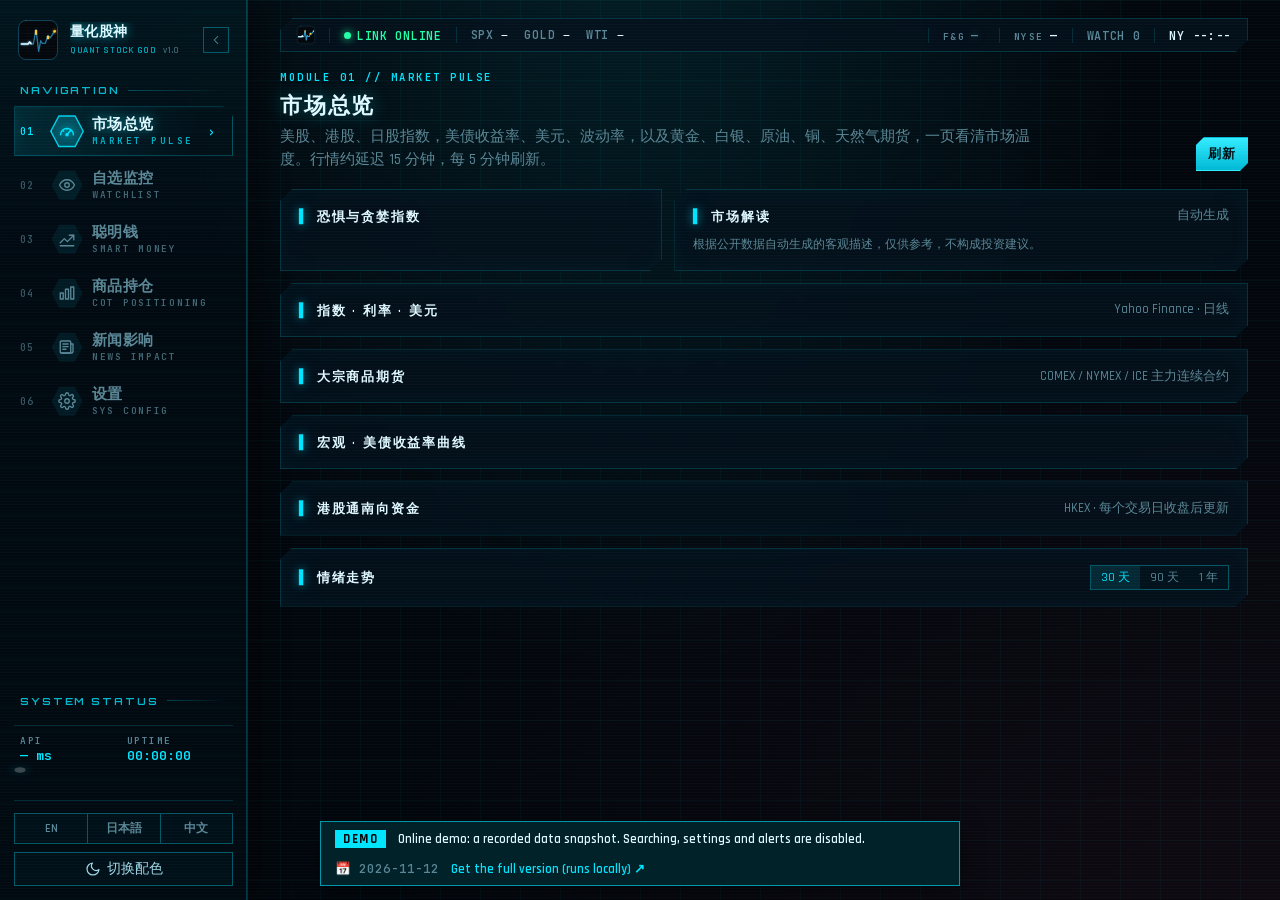
==== commit fed128fb: "Add HK Stock Connect southbound flows card - /api/southbound: HKEX daily stats (SH + SZ southbound l" ====
--- a/docs/index.html
+++ b/docs/index.html
@@ -8,14 +8,15 @@
 <link rel="stylesheet" href="fonts/fonts.css">
 <link rel="preload" href="fonts/Inter-0.woff2" as="font" type="font/woff2" crossorigin>
 <link rel="stylesheet" href="style.css?v=2">
-<link rel="stylesheet" href="hud.css?v=3">
+<link rel="stylesheet" href="hud.css?v=2">
 <link rel="stylesheet" href="nav.css?v=2">
-<link rel="stylesheet" href="market.css?v=3">
+<link rel="stylesheet" href="market.css?v=2">
 <link rel="stylesheet" href="smart.css?v=2">
 <link rel="stylesheet" href="gold.css?v=1">
-<link rel="stylesheet" href="quant.css?v=9">
+<link rel="stylesheet" href="quant.css?v=5">
 <script src="boot.js?v=1"></script>
-<script src="demo.js" data-generated="1793622614"></script>
+<script src="demo.js" data-generated="1794481357"></script>
+<script src="vendor/cytoscape.min.js"></script>
 </head>
 <body>
 <div class="ambient" aria-hidden="true"><i></i><i></i><i></i></div>
@@ -35,7 +36,7 @@
       </svg>
       <div class="brand-txt">
         <div class="brand-name" data-text="量化股神">量化股神</div>
-        <div class="brand-sub">QUANT STOCK GOD <i>v1.5</i></div>
+        <div class="brand-sub">QUANT STOCK GOD <i>v1.0</i></div>
       </div>
       <button id="nav-collapse" class="nav-collapse" type="button" title="收起 / 展开侧栏">
         <svg viewBox="0 0 24 24"><path d="M15 6l-6 6 6 6"/></svg>
@@ -57,38 +58,26 @@
         <span class="ni-txt"><b>自选监控</b><small>WATCHLIST</small></span>
         <span id="nav-new" class="nav-badge" hidden></span><span class="ni-arrow">›</span>
       </button>
-      <button data-tab="portfolio" title="持仓盈亏（快捷键 3）">
+      <button data-tab="smart" title="聪明钱（快捷键 3）">
         <span class="ni-idx">03</span>
-        <span class="ni-ico"><svg viewBox="0 0 24 24"><rect x="3" y="4" width="18" height="16" rx="2"/><path d="M3 10h18"/><path d="M8 15h3"/><path d="M14 15h2"/></svg></span>
-        <span class="ni-txt"><b>持仓盈亏</b><small>PORTFOLIO</small></span>
-        <span class="ni-arrow">›</span>
-      </button>
-      <button data-tab="quant" title="量化实验室（快捷键 4）">
-        <span class="ni-idx">04</span>
-        <span class="ni-ico"><svg viewBox="0 0 24 24"><path d="M9 3h6"/><path d="M10 3v6.5L4.5 19a1.5 1.5 0 001.3 2.2h12.4a1.5 1.5 0 001.3-2.2L14 9.5V3"/><path d="M7 15h10"/></svg></span>
-        <span class="ni-txt"><b>量化实验室</b><small>QUANT LAB</small></span>
-        <span class="ni-arrow">›</span>
-      </button>
-      <button data-tab="smart" title="聪明钱（快捷键 5）">
-        <span class="ni-idx">05</span>
         <span class="ni-ico"><svg viewBox="0 0 24 24"><path d="M3 17l5.5-5.5 4 4L21 7"/><path d="M15 7h6v6"/><path d="M3 21h18"/></svg></span>
         <span class="ni-txt"><b>聪明钱</b><small>SMART MONEY</small></span>
         <span class="ni-arrow">›</span>
       </button>
-      <button data-tab="cot" title="商品持仓（快捷键 6）">
-        <span class="ni-idx">06</span>
+      <button data-tab="cot" title="商品持仓（快捷键 4）">
+        <span class="ni-idx">04</span>
         <span class="ni-ico"><svg viewBox="0 0 24 24"><rect x="3" y="12" width="4" height="8"/><rect x="10" y="7" width="4" height="13"/><rect x="17" y="4" width="4" height="16"/></svg></span>
         <span class="ni-txt"><b>商品持仓</b><small>COT POSITIONING</small></span>
         <span class="ni-arrow">›</span>
       </button>
-      <button data-tab="news" title="新闻影响（快捷键 7）">
-        <span class="ni-idx">07</span>
+      <button data-tab="news" title="新闻影响（快捷键 5）">
+        <span class="ni-idx">05</span>
         <span class="ni-ico"><svg viewBox="0 0 24 24"><rect x="3" y="4" width="14" height="16" rx="1.5"/><path d="M17 8h3v10a2 2 0 01-2 2H5"/><path d="M6.5 8h7M6.5 11.5h7M6.5 15h4"/></svg></span>
         <span class="ni-txt"><b>新闻影响</b><small>NEWS IMPACT</small></span>
         <span id="nav-news" class="nav-badge" hidden></span><span class="ni-arrow">›</span>
       </button>
-      <button data-tab="settings" title="设置（快捷键 8）">
-        <span class="ni-idx">08</span>
+      <button data-tab="settings" title="设置（快捷键 6）">
+        <span class="ni-idx">06</span>
         <span class="ni-ico"><svg viewBox="0 0 24 24"><circle cx="12" cy="12" r="3"/><path d="M19.4 15a1.7 1.7 0 00.3 1.8l.1.1a2 2 0 11-2.8 2.8l-.1-.1a1.7 1.7 0 00-1.8-.3 1.7 1.7 0 00-1 1.5V21a2 2 0 11-4 0v-.1a1.7 1.7 0 00-1.1-1.5 1.7 1.7 0 00-1.8.3l-.1.1a2 2 0 11-2.8-2.8l.1-.1a1.7 1.7 0 00.3-1.8 1.7 1.7 0 00-1.5-1H3a2 2 0 110-4h.1a1.7 1.7 0 001.5-1.1 1.7 1.7 0 00-.3-1.8l-.1-.1a2 2 0 112.8-2.8l.1.1a1.7 1.7 0 001.8.3H9a1.7 1.7 0 001-1.5V3a2 2 0 114 0v.1a1.7 1.7 0 001 1.5 1.7 1.7 0 001.8-.3l.1-.1a2 2 0 112.8 2.8l-.1.1a1.7 1.7 0 00-.3 1.8V9a1.7 1.7 0 001.5 1H21a2 2 0 110 4h-.1a1.7 1.7 0 00-1.5 1z"/></svg></span>
         <span class="ni-txt"><b>设置</b><small>SYS CONFIG</small></span>
         <span class="ni-arrow">›</span>
@@ -129,7 +118,6 @@
       <span id="marquee" class="marquee" title="点击查看自选监控"><span id="marquee-track"></span></span>
       <span class="hb-fng" id="hb-fng" title="恐惧与贪婪指数（点击查看市场总览）"><small>F&amp;G</small><b>—</b><i></i></span>
       <span class="hb-gas" id="hb-mkt" translate="no"><small>NYSE</small><b>—</b></span>
-      <form id="lookup" class="hb-lookup" title="查看任意代码的详情（快捷键 /）"><input id="lookup-sym" placeholder="代码…" spellcheck="false" autocomplete="off"></form>
       <span id="hud-watch" translate="no">WATCH 0</span>
       <span class="clock" id="clock" translate="no">NY --:--</span>
       <i class="hb-beat" id="hb-beat" aria-hidden="true"></i>
@@ -181,10 +169,10 @@
           <div id="mc-grid" class="q-grid mc-grid"></div>
         </div>
       </div>
-      <div class="card">
-        <div class="card-head"><h3>跨资产相关性</h3><span id="corr-msg" class="muted"></span><span class="spacer"></span>
-          <div class="seg" id="corr-range"><button type="button" data-d="20">1 个月</button><button type="button" data-d="60" class="on">1 季度</button><button type="button" data-d="250">1 年</button></div></div>
-        <div id="mk-corr" class="mk-corr"></div>
+      <div class="card" id="sb-card">
+        <div class="card-head"><h3>港股通南向资金</h3><span id="sb-date" class="chip"></span><span class="spacer"></span><span class="muted">HKEX · 每个交易日收盘后更新</span></div>
+        <div id="sb-msg" class="msg"></div>
+        <div id="sb-body"></div>
       </div>
       <div class="card">
         <div class="card-head"><h3>情绪走势</h3><span class="spacer"></span>
@@ -210,7 +198,7 @@
       <div class="card alert-card">
         <div class="card-head"><h3>后台异动提醒</h3><span id="al-state" class="badge">—</span>
           <span class="spacer"></span><span id="al-info" class="muted"></span></div>
-        <p class="muted al-desc">由本地服务在后台定时检查自选列表：当日涨跌幅绝对值 ≥ 设定百分比、成交量 ≥ 20 日均量的设定倍数、RSI 当天进入超买 / 超卖区、创 52 周新高 / 新低，或当天穿越设定的目标价，就推送 macOS 系统通知。同一品种同一交易日的同类异动只提醒一次。网页不用开着，只要服务在运行即可。</p>
+        <p class="muted al-desc">由本地服务在后台定时检查自选列表：当日涨跌幅绝对值 ≥ 设定百分比、成交量 ≥ 20 日均量的设定倍数、RSI 当天进入超买 / 超卖区，或创 52 周新高 / 新低，就推送 macOS 系统通知。同一品种同一交易日的同类异动只提醒一次。网页不用开着，只要服务在运行即可。</p>
         <div class="form-row">
           <label class="switch"><input id="al-on" type="checkbox"><i></i>开启后台提醒</label>
           <label class="field"><span>检查间隔</span><select id="al-int"><option value="5">每 5 分钟</option><option value="15">每 15 分钟</option><option value="30">每 30 分钟</option><option value="60">每 60 分钟</option></select></label>
@@ -218,13 +206,6 @@
           <span class="spacer"></span>
           <button id="al-test" type="button" class="ghost small">发送测试通知</button>
           <button id="al-run" type="button" class="ghost small">立即检查一次</button>
-        </div>
-        <div class="form-row dg-row">
-          <label class="switch" title="每天到设定时间推送一条系统通知：主要指数 / 商品涨跌、恐惧贪婪指数、自选里最强和最弱的品种"><input id="dg-on" type="checkbox"><i></i>每日摘要通知</label>
-          <label class="field"><span>发送时间</span><input id="dg-time" type="time" value="08:30" step="60" class="w-sm mono-input"></label>
-          <span id="dg-info" class="muted"></span>
-          <span class="spacer"></span>
-          <button id="dg-run" type="button" class="ghost small">现在发送摘要</button>
         </div>
         <div id="al-hist" class="al-hist"></div>
       </div>
@@ -238,86 +219,13 @@
           <label class="field"><span>放量倍数</span><input id="w-vol" type="number" min="0" step="0.5" value="2" class="w-sm"><em>×</em></label>
           <label class="switch" title="RSI(14) 当天升破 70 或跌破 30 时提醒（昨天收盘还不在该区间）"><input id="w-rsi" type="checkbox" checked><i></i>RSI 超买 / 超卖</label>
           <label class="switch" title="现价高于此前 52 周最高收盘价，或低于最低收盘价时提醒"><input id="w-52" type="checkbox" checked><i></i>52 周新高 / 新低</label>
-          <label class="switch" title="20 日均线当天上穿（金叉）或下穿（死叉）50 日均线时提醒"><input id="w-ma" type="checkbox" checked><i></i>均线金叉 / 死叉</label>
-          <label class="field" title="现价当天升破这个价位时提醒（昨收还在下方）；留空不设"><span>目标价 ≥</span><input id="w-above" type="number" min="0" step="any" placeholder="不设" class="w-sm mono-input"></label>
-          <label class="field" title="现价当天跌破这个价位时提醒（昨收还在上方）；留空不设"><span>目标价 ≤</span><input id="w-below" type="number" min="0" step="any" placeholder="不设" class="w-sm mono-input"></label>
           <button class="primary">加入自选</button>
         </div>
       </form>
 
       <div class="card">
-        <div class="card-head"><h3>自选列表</h3><span id="watch-count" class="chip"></span><span class="spacer"></span><span class="muted">股票盘中成交量按时段折算成全天预估（*）；期货为当日累计，盘中偏低</span>
-          <button id="w-export" type="button" class="ghost small" title="把自选列表和 13F 基金列表存成 JSON 文件（不含 API Key）">导出</button>
-          <button id="w-import" type="button" class="ghost small" title="从导出的 JSON 文件导入：默认只添加本机没有的品种">导入</button>
-          <input id="w-file" type="file" accept="application/json,.json" hidden></div>
+        <div class="card-head"><h3>自选列表</h3><span id="watch-count" class="chip"></span><span class="spacer"></span><span class="muted">股票盘中成交量按时段折算成全天预估（*）；期货为当日累计，盘中偏低</span></div>
         <div class="table-wrap"><table id="watch-table"></table></div>
-      </div>
-    </section>
-
-    <!-- ======================= 持仓盈亏 ======================= -->
-    <section id="tab-portfolio" class="tab">
-      <header class="page-head">
-        <div>
-          <div class="eyebrow">MODULE 03 // PORTFOLIO P&amp;L</div>
-          <h1>持仓盈亏</h1>
-          <p>记录你的持仓（代码、股数、平均成本），用约 15 分钟延迟的行情计算市值、盈亏和当日变动；非美元品种按 Yahoo 汇率折算成美元合计。数据只保存在本机的 data/positions.json。</p>
-        </div>
-        <div class="head-actions">
-          <span id="pf-upd" class="muted"></span>
-          <button id="pf-refresh" type="button" class="primary">刷新</button>
-        </div>
-      </header>
-      <div id="pf-msg" class="msg"></div>
-      <div id="pf-sum" class="pf-sum"></div>
-      <form id="pf-form" class="card form-card">
-        <div class="form-title">添加 / 修改持仓</div>
-        <div class="form-row">
-          <input id="pf-sym" placeholder="代码，如 AAPL / 0700.HK / GC=F" spellcheck="false" class="mono-input grow" required>
-          <label class="field"><span>股数</span><input id="pf-shares" type="number" min="0" step="any" class="w-md mono-input" required></label>
-          <label class="field"><span>平均成本</span><input id="pf-cost" type="number" min="0" step="any" class="w-md mono-input" required></label>
-          <input id="pf-note" placeholder="备注（可选）" class="grow">
-          <button class="primary">保存持仓</button>
-        </div>
-      </form>
-      <div class="card">
-        <div class="card-head"><h3>持仓明细</h3><span id="pf-count" class="chip"></span><span class="spacer"></span><span id="pf-fx" class="muted" translate="no"></span></div>
-        <div class="table-wrap"><table id="pf-table"></table></div>
-        <p class="muted mk-disc">仅供记录与参考，不构成投资建议；未计入手续费、股息和税费。</p>
-      </div>
-    </section>
-
-    <!-- ======================= 量化实验室 ======================= -->
-    <section id="tab-quant" class="tab">
-      <header class="page-head">
-        <div>
-          <div class="eyebrow">MODULE 04 // QUANT LAB</div>
-          <h1>量化实验室</h1>
-          <p>用历史日线检验简单规则（只做多、按收盘价执行、含手续费），并按过去一年的波动率给出未来 N 个交易日的价格统计区间。两者都是对历史数据的统计描述，不是预测，不构成投资建议。</p>
-        </div>
-      </header>
-      <form id="ql-form" class="card form-card">
-        <div class="form-title">回测设置</div>
-        <div class="form-row">
-          <input id="ql-sym" placeholder="代码，如 AAPL / 0700.HK / GC=F / ^GSPC" spellcheck="false" class="mono-input grow" required>
-          <label class="field"><span>策略</span><select id="ql-strategy"><option value="ma_cross">均线金叉 / 死叉（20 / 50 日）</option><option value="trend200">200 日趋势</option><option value="rsi_mr">RSI 均值回归</option><option value="buyhold">买入持有</option></select></label>
-          <label class="field"><span>区间</span><select id="ql-range"><option value="2y">2 年</option><option value="5y" selected>5 年</option><option value="10y">10 年</option></select></label>
-          <label class="field" title="每次换仓的成本，1 bp = 0.01%"><span>手续费</span><input id="ql-fee" type="number" min="0" max="100" step="1" value="5" class="w-sm mono-input"><em>bp</em></label>
-          <label class="field" title="可选：按历史波动率估算未来 N 个交易日到达该价位的概率"><span>目标价</span><input id="ql-target" type="number" min="0" step="any" placeholder="可选" class="w-sm mono-input"></label>
-          <button class="primary">运行</button>
-        </div>
-        <div id="ql-quick" class="form-row"></div>
-      </form>
-      <div class="card">
-        <div class="card-head"><h3>规则回测</h3><span id="ql-bt-sub" class="muted"></span></div>
-        <div id="ql-bt"><p class="muted">输入代码并点「运行」。策略：均线金叉 / 死叉 = 20 日均线在 50 日均线上方时持有；200 日趋势 = 价格在 200 日均线上方时持有；RSI 均值回归 = RSI(14) 低于 30 买入、高于 70 卖出。</p></div>
-      </div>
-      <div class="card">
-        <div class="card-head"><h3>统计区间（历史波动率）</h3><span id="ql-fc-sub" class="muted"></span></div>
-        <div id="ql-fc"><p class="muted">按过去一年的日波动率，给出 5 / 10 / 20 / 60 个交易日后价格的 68% 和 95% 区间；填了目标价还会算到达概率。</p></div>
-      </div>
-      <div class="card">
-        <div class="card-head"><h3>预测检验</h3><span id="ql-sg-sub" class="muted"></span></div>
-        <div id="ql-sg"><p class="muted">三个角度看"历史上出现这种情况之后发生了什么"：历史相似情形之后 5 / 20 日的收益分布；只用价格特征的逻辑回归模型在最近一年样本外的命中率（和"一直猜多数方向"的基准对比）；按月份、星期的季节性。每一项都放在基准旁边，接近基准就说明没有可利用的规律。</p></div>
       </div>
     </section>
 
@@ -325,7 +233,7 @@
     <section id="tab-smart" class="tab">
       <header class="page-head">
         <div>
-          <div class="eyebrow">MODULE 05 // SMART MONEY · SEC EDGAR</div>
+          <div class="eyebrow">MODULE 03 // SMART MONEY · SEC EDGAR</div>
           <h1>聪明钱</h1>
           <p>美股公司内部人（董事、高管、10% 股东）用自己的钱在公开市场买入的记录（Form 4 交易代码 P），以及知名基金每季度 13F 持仓的变化。</p>
         </div>
@@ -393,7 +301,7 @@
     <section id="tab-cot" class="tab">
       <header class="page-head">
         <div>
-          <div class="eyebrow">MODULE 06 // CFTC COMMITMENTS OF TRADERS</div>
+          <div class="eyebrow">MODULE 04 // CFTC COMMITMENTS OF TRADERS</div>
           <h1>商品持仓</h1>
           <p>CFTC 每周持仓报告（细分版，仅期货）中“管理资金”（对冲基金、CTA 等投机资金）的净多头，以及它在最近 3 年里所处的百分位。数据截至每周二，周五公布。</p>
         </div>
@@ -418,7 +326,7 @@
     <section id="tab-news" class="tab">
       <header class="page-head">
         <div>
-          <div class="eyebrow">MODULE 07 // NEWS IMPACT</div>
+          <div class="eyebrow">MODULE 05 // NEWS IMPACT</div>
           <h1>新闻影响</h1>
           <p>抓取最近 72 小时与原油、天然气、黄金、白银、铜相关的公开新闻标题，用关键词规则识别其中的驱动因素（如 OPEC 减产、航道风险、美联储鹰鸽、美元、库存、中国政策、天气、矿山停产），并给出这类因素通常的影响方向。</p>
         </div>
@@ -480,9 +388,9 @@
     <section id="tab-settings" class="tab">
       <header class="page-head">
         <div>
-          <div class="eyebrow">MODULE 08 // SYSTEM CONFIG</div>
+          <div class="eyebrow">MODULE 06 // SYSTEM CONFIG</div>
           <h1>设置</h1>
-          <p>API Key 和邮箱只保存在本机的 data/secrets.json 里（偏好设置在 config.json），页面不会回显已保存的内容。</p>
+          <p>API Key 和邮箱只保存在本机的 data/config.json 里，页面不会回显已保存的内容。</p>
         </div>
       </header>
       <div class="settings-grid">
@@ -545,13 +453,7 @@
 <div id="toast" class="toast"></div>
 <div id="detail" class="dt-overlay" hidden role="dialog" aria-modal="true">
   <div class="dt-panel card">
-    <div class="dt-head"><div id="dt-title" class="dt-title"></div>
-      <div class="dt-actions">
-        <button type="button" class="small ghost" data-dt-act="quant" title="在量化实验室里回测这个品种">量化实验室</button>
-        <button type="button" class="small ghost" data-dt-act="watch" title="把代码填进自选表单">添加到自选</button>
-        <button type="button" class="small ghost" data-dt-act="portfolio" title="把代码填进持仓表单">记录持仓</button>
-        <button type="button" class="small ghost" data-dt-close aria-label="关闭">✕</button>
-      </div></div>
+    <div class="dt-head"><div id="dt-title" class="dt-title"></div><button type="button" class="small ghost" data-dt-close aria-label="关闭">✕</button></div>
     <div id="dt-body"></div>
   </div>
 </div>
@@ -569,16 +471,14 @@
   <div class="lines" id="boot-lines"></div>
   <div class="skip">CLICK TO SKIP</div>
 </div>
-<script src="i18n.js?v=9"></script>
-<script src="app.js?v=8"></script>
+<script src="i18n.js?v=4"></script>
+<script src="app.js?v=3"></script>
 <script src="market.js?v=3"></script>
-<script src="corr.js?v=1"></script>
-<script src="smart.js?v=3"></script>
-<script src="cot.js?v=3"></script>
-<script src="detail.js?v=4"></script>
-<script src="portfolio.js?v=1"></script>
-<script src="quant-lab.js?v=2"></script>
-<script src="macro.js?v=2"></script>
+<script src="smart.js?v=2"></script>
+<script src="cot.js?v=2"></script>
+<script src="detail.js?v=3"></script>
+<script src="macro.js?v=1"></script>
+<script src="south.js?v=3"></script>
 <script src="news.js?v=1"></script>
 <script src="tech.js?v=1"></script>
 </body>
--- a/docs/quant.css
+++ b/docs/quant.css
@@ -30,34 +30,7 @@
 /* 自选 */
 .q-flag.move { background: color-mix(in srgb, var(--out) 16%, transparent); color: var(--out); }
 .q-flag.volume { background: color-mix(in srgb, var(--q-new) 16%, transparent); color: var(--q-new); }
-.q-flag.above { background: color-mix(in srgb, var(--in) 16%, transparent); color: var(--in); }
-.q-flag.below { background: color-mix(in srgb, var(--out) 16%, transparent); color: var(--out); }
 tr.q-hit td { background: color-mix(in srgb, var(--accent) 6%, transparent); }
-#watch-table th.sortable { cursor: pointer; user-select: none; }
-#watch-table th.sortable:hover { color: var(--text); }
-#watch-table th.sortable.asc::after { content: " ▲"; font-size: 9px; color: var(--accent); }
-#watch-table th.sortable.desc::after { content: " ▼"; font-size: 9px; color: var(--accent); }
-.dg-row { border-top: 1px dashed var(--border); padding-top: 10px; margin-top: 8px; }
-.q-flag.golden { background: color-mix(in srgb, var(--gold) 16%, transparent); color: var(--gold); }
-.q-flag.death { background: color-mix(in srgb, var(--out) 16%, transparent); color: var(--out); }
-
-/* 持仓盈亏 */
-.pf-sum { display: grid; grid-template-columns: repeat(auto-fit, minmax(170px, 1fr)); gap: 10px; margin-bottom: 12px; }
-.pf-tile { padding: 12px 14px; border: 1px solid var(--border); background: var(--surface-2); min-width: 0; }
-.pf-tile.wide { grid-column: 1 / -1; }
-.pf-tile span { display: block; font-size: 11px; letter-spacing: .08em; color: var(--muted); }
-.pf-tile b { display: block; margin-top: 4px; font: 700 24px/1.1 var(--hud, var(--font)); color: var(--text); }
-.pf-tile.up b { color: var(--in); } .pf-tile.down b { color: var(--out); }
-.pf-tile small { display: block; margin-top: 3px; font: 600 11.5px var(--mono); color: var(--text-2); }
-#pf-form input.w-md { width: 120px; }
-.pf-w { position: relative; width: 90px; height: 14px; background: color-mix(in srgb, var(--muted) 14%, transparent); }
-.pf-w i { display: block; height: 100%; background: color-mix(in srgb, var(--accent) 55%, transparent); }
-.pf-w span { position: absolute; inset: 0; font: 600 10px/14px var(--mono); text-align: center; color: var(--text); }
-#pf-table .row-acts { white-space: nowrap; text-align: right; }
-#pf-table tr.pf-totals td { background: var(--surface-2); font-size: 12px; }
-#pf-table tr.pf-totals span { margin-right: 18px; } #pf-table tr.pf-totals i { font-style: normal; }
-#pf-table td.up, #pf-table i.up { color: var(--in); } #pf-table td.down, #pf-table i.down { color: var(--out); }
-.dg-row #dg-time { width: 104px; }
 tr.q-hit td:first-child { box-shadow: inset 2px 0 0 var(--accent); animation: breathe 5s ease-in-out infinite; }
 #watch-table .row-acts { white-space: nowrap; text-align: right; }
 #watch-table .row-acts button + button { margin-left: 6px; }
@@ -111,7 +84,6 @@
 @keyframes dt-in { from { opacity: 0; } }
 .dt-panel { width: min(880px, 100%); margin: 0; border-color: var(--border-strong); }
 .dt-head { display: flex; justify-content: space-between; align-items: flex-start; gap: 12px; margin-bottom: 10px; }
-.dt-actions { display: flex; gap: 6px; flex-shrink: 0; flex-wrap: wrap; justify-content: flex-end; }
 .dt-title { display: flex; flex-wrap: wrap; align-items: baseline; gap: 6px 12px; font-size: 16px; }
 .dt-px { font: 700 22px var(--hud, var(--font)); }
 .dt-title em { font: 600 13px var(--mono); font-style: normal; }
@@ -327,43 +299,20 @@
 :root:lang(en) .brand .brand-name { font-family: "Rajdhani", var(--font); font-size: 14px; font-weight: 700; letter-spacing: .02em; }
 :root:lang(en) .brand .brand-sub { font-size: 9.5px; letter-spacing: .06em; }
 
-/* 量化实验室 */
-.ql-grid { display: grid; grid-template-columns: minmax(0, 1.2fr) minmax(0, 1fr); gap: 14px; align-items: start; }
-@media (max-width: 1100px) { .ql-grid { grid-template-columns: 1fr; } }
-.ql-metrics td, .ql-bands td, .ql-halves td { padding: 6px 8px; border-bottom: 1px solid var(--border); }
-.ql-metrics th, .ql-bands th, .ql-halves th { font-size: 11px; color: var(--muted); padding: 4px 8px; text-align: left; }
-.ql-metrics th.num, .ql-bands th.num, .ql-halves th.num { text-align: right; }
-.ql-metrics td.up, .ql-halves td.up, .ql-facts b.up { color: var(--in); } .ql-metrics td.down, .ql-halves td.down, .ql-facts b.down { color: var(--out); }
-.ql-facts { display: grid; grid-template-columns: repeat(auto-fit, minmax(130px, 1fr)); gap: 8px; }
-.ql-facts > div { padding: 8px 10px; border: 1px solid var(--border); background: var(--surface-2); min-width: 0; }
-.ql-facts span { display: block; font-size: 11px; color: var(--muted); letter-spacing: .06em; }
-.ql-facts b { display: block; margin-top: 2px; font-size: 16px; }
-.ql-facts small { display: block; font-size: 11px; margin-top: 2px; }
-.ql-chart { margin: 14px 0 6px; }
-.ql-chart svg { width: 100%; height: 220px; display: block; }
-.ql-chart.cone svg { height: 200px; }
-.ql-chart .g { stroke: var(--border); }
-.ql-chart text { font: 600 10px var(--mono); fill: var(--muted); }
-.ql-chart path { fill: none; stroke-width: 1.6; vector-effect: non-scaling-stroke; }
-.ql-chart path.bh { stroke-dasharray: 4 3; }
-.ql-legend { display: flex; gap: 16px; font-size: 11.5px; color: var(--muted); margin-top: 4px; }
-.ql-legend i { display: inline-block; width: 14px; height: 3px; margin-right: 6px; vertical-align: middle; }
-.ql-halves { margin-top: 12px; }
-.ql-note { font-size: 11.5px; margin: 8px 0 0; }
-.ql-trades { display: flex; flex-wrap: wrap; gap: 6px 14px; font-size: 12px; }
-.ql-trades > span.up b { color: var(--in); } .ql-trades > span.down b { color: var(--out); }
-.ql-w { display: grid; grid-template-columns: 110px 1fr 56px; gap: 8px; align-items: center; font-size: 11.5px; color: var(--muted); margin-bottom: 4px; }
-.ql-wbar { height: 6px; background: color-mix(in srgb, var(--muted) 14%, transparent); }
-.ql-wbar i { display: block; height: 100%; }
-.ql-w b { text-align: right; font-size: 11.5px; }
-.ql-w b.up { color: var(--in); } .ql-w b.down { color: var(--out); }
-.ql-season { display: grid; grid-template-columns: repeat(12, 1fr); gap: 4px; margin-top: 6px; }
-@media (max-width: 1100px) { .ql-season { grid-template-columns: repeat(6, 1fr); } }
-.ql-season > div { display: flex; flex-direction: column; align-items: center; justify-content: flex-end; gap: 2px; padding: 6px 2px; border: 1px solid var(--border); background: var(--surface-2); font-size: 10.5px; min-height: 86px; }
-.ql-season span { color: var(--muted); }
-.ql-season i { display: block; width: 60%; background: var(--muted); opacity: .8; }
-.ql-season .up i { background: var(--in); } .ql-season .down i { background: var(--out); }
-.ql-season b { font-size: 11px; } .ql-season .up b { color: var(--in); } .ql-season .down b { color: var(--out); }
-.ql-season small { font-size: 9.5px; color: var(--muted); }
-.ql-week { display: flex; flex-wrap: wrap; gap: 6px 18px; margin-top: 8px; font-size: 12px; }
-.ql-week b.up { color: var(--in); } .ql-week b.down { color: var(--out); }
+/* 港股通南向资金 */
+.sb-stats { margin-top: 4px; }
+.sb-stats .dt-stat small { font-size: 10.5px; }
+.sb-chart { margin-top: 10px; }
+.sb-chart rect { transition: opacity .3s ease; }
+.sb-chart rect:hover { opacity: 1; }
+.sb-tables { display: grid; grid-template-columns: repeat(auto-fit, minmax(440px, 1fr)); gap: 14px; margin-top: 8px; }
+@media (max-width: 600px) { .sb-tables { grid-template-columns: 1fr; } }
+.sb-tables table { font-size: 12.5px; }
+.sb-tables td, .sb-tables th { white-space: nowrap; }
+.sb-tables td:nth-child(2) { max-width: 180px; overflow: hidden; text-overflow: ellipsis; }
+.sb-chart svg { width: 100%; display: block; }
+.sb-chart .g { stroke: var(--border); stroke-dasharray: 2 3; }
+.sb-chart text { font: 500 10.5px var(--mono); fill: var(--muted); }
+#sb-card tr[data-sym] { cursor: pointer; }
+#sb-card td.up { color: var(--in); } #sb-card td.down { color: var(--out); }
+#sb-card .dt-stat b.up { color: var(--in); } #sb-card .dt-stat b.down { color: var(--out); }
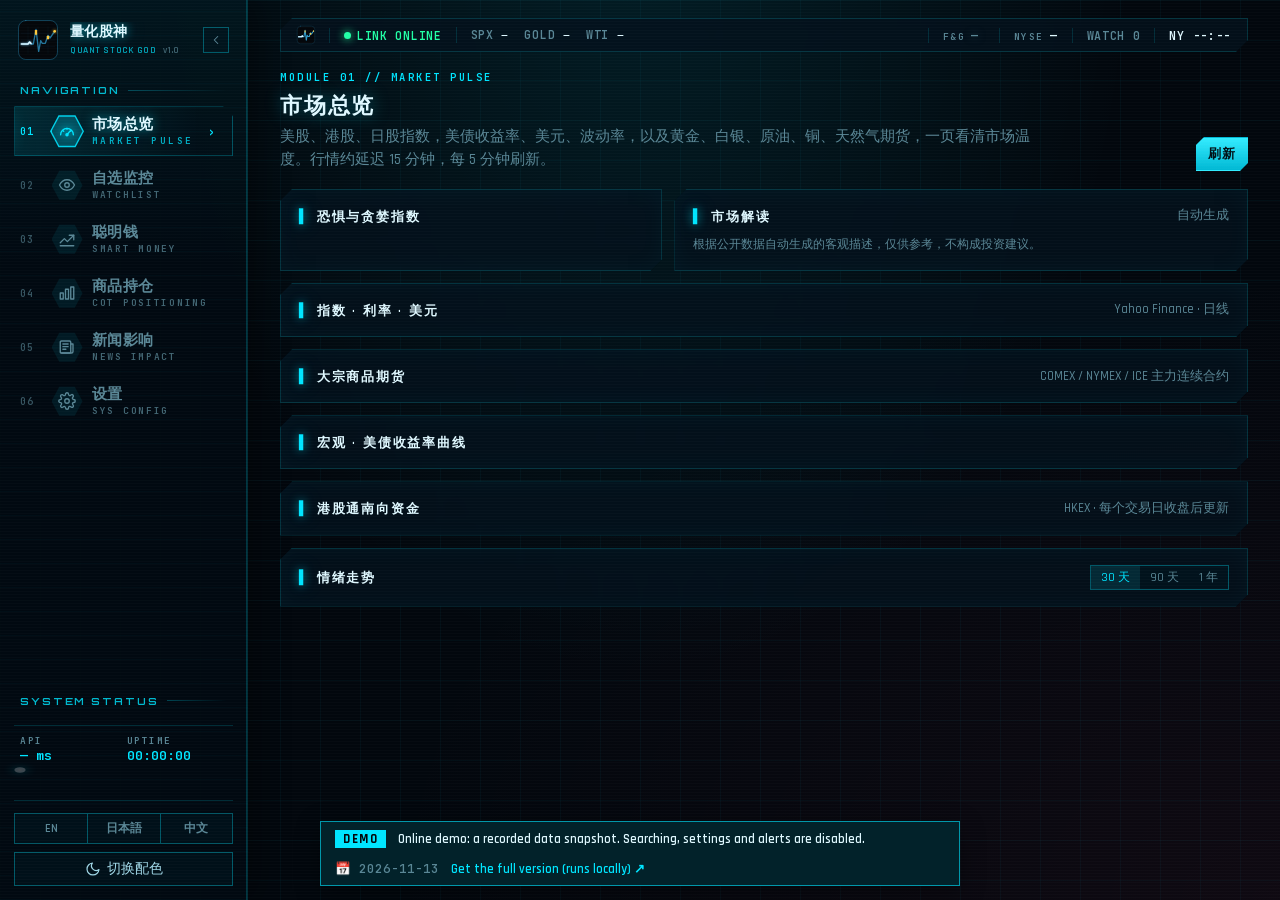
==== commit 48c9b128: "Japanese name: クオンツ株神 Use クオンツ株神 as the Japanese product name in the UI, alert titles and README.ja." ====
--- a/docs/index.html
+++ b/docs/index.html
@@ -15,7 +15,7 @@
 <link rel="stylesheet" href="gold.css?v=1">
 <link rel="stylesheet" href="quant.css?v=5">
 <script src="boot.js?v=1"></script>
-<script src="demo.js" data-generated="1794481357"></script>
+<script src="demo.js" data-generated="1794541407"></script>
 <script src="vendor/cytoscape.min.js"></script>
 </head>
 <body>
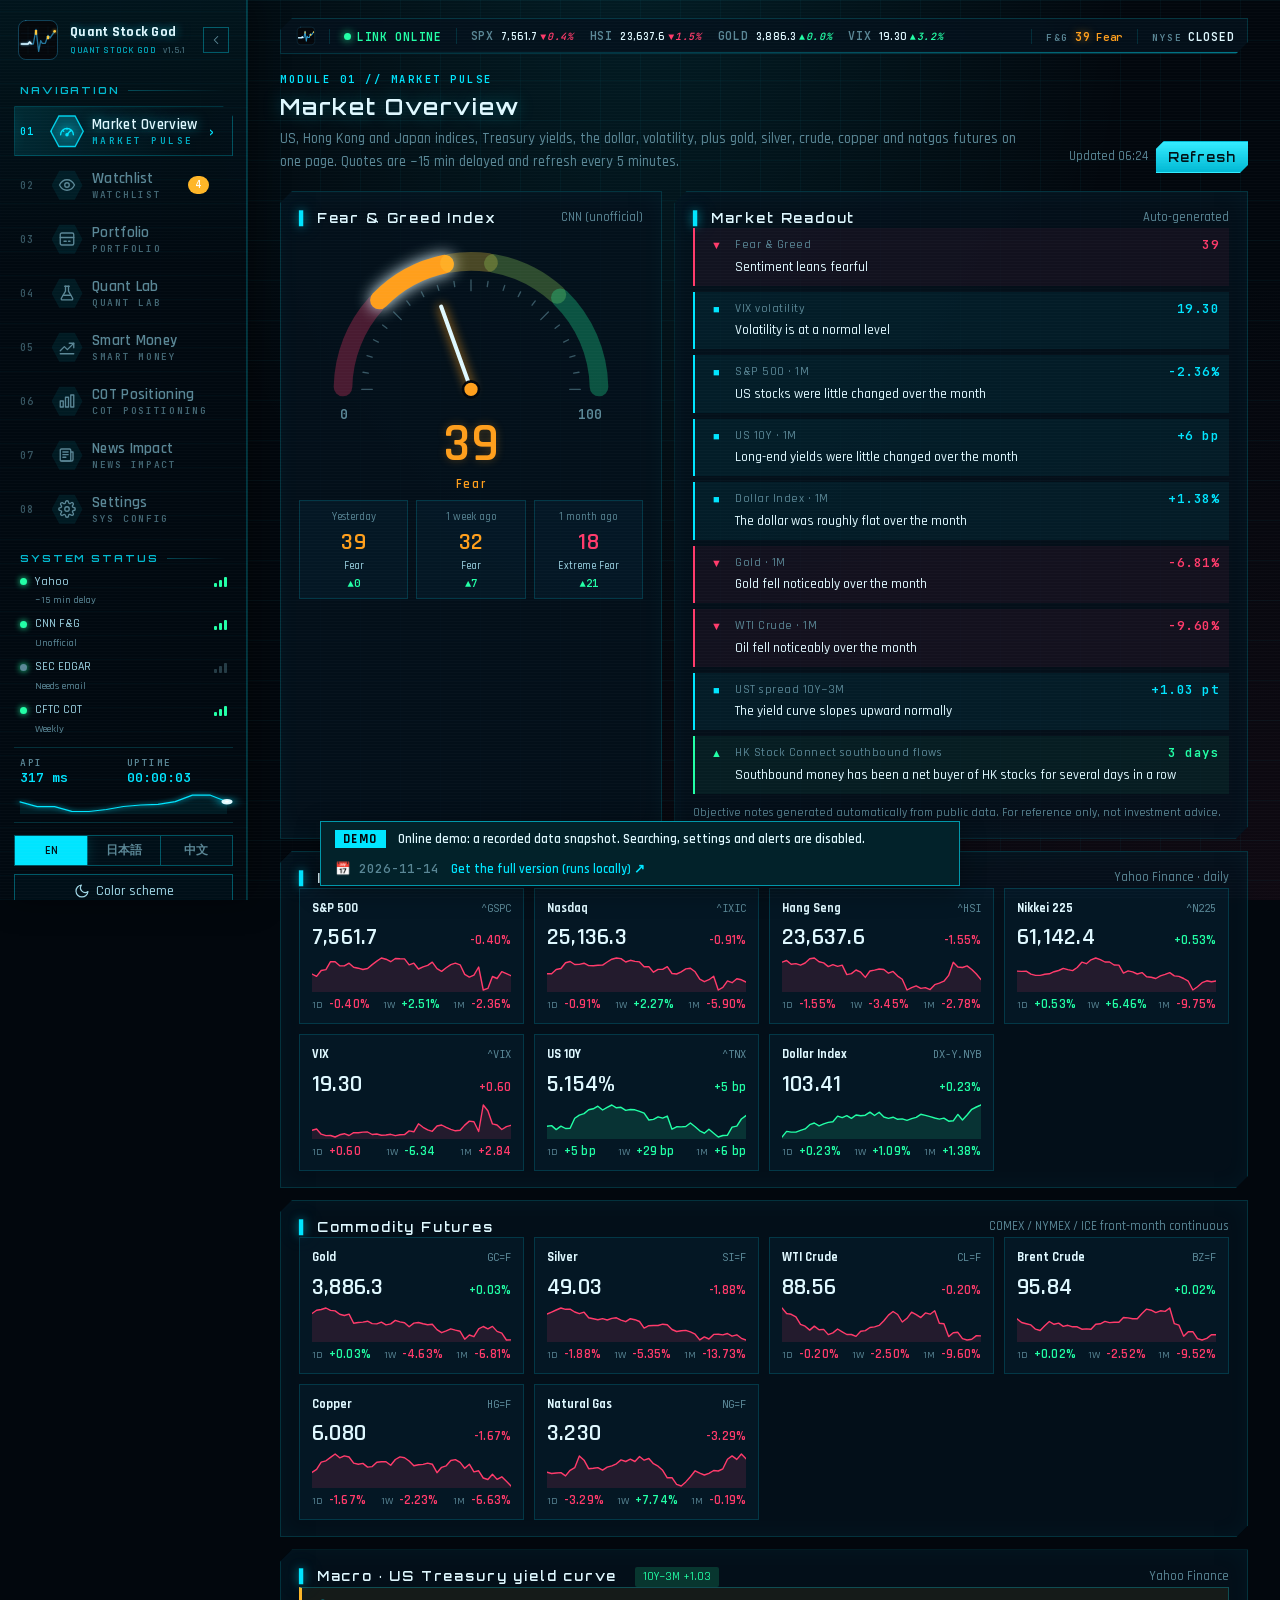
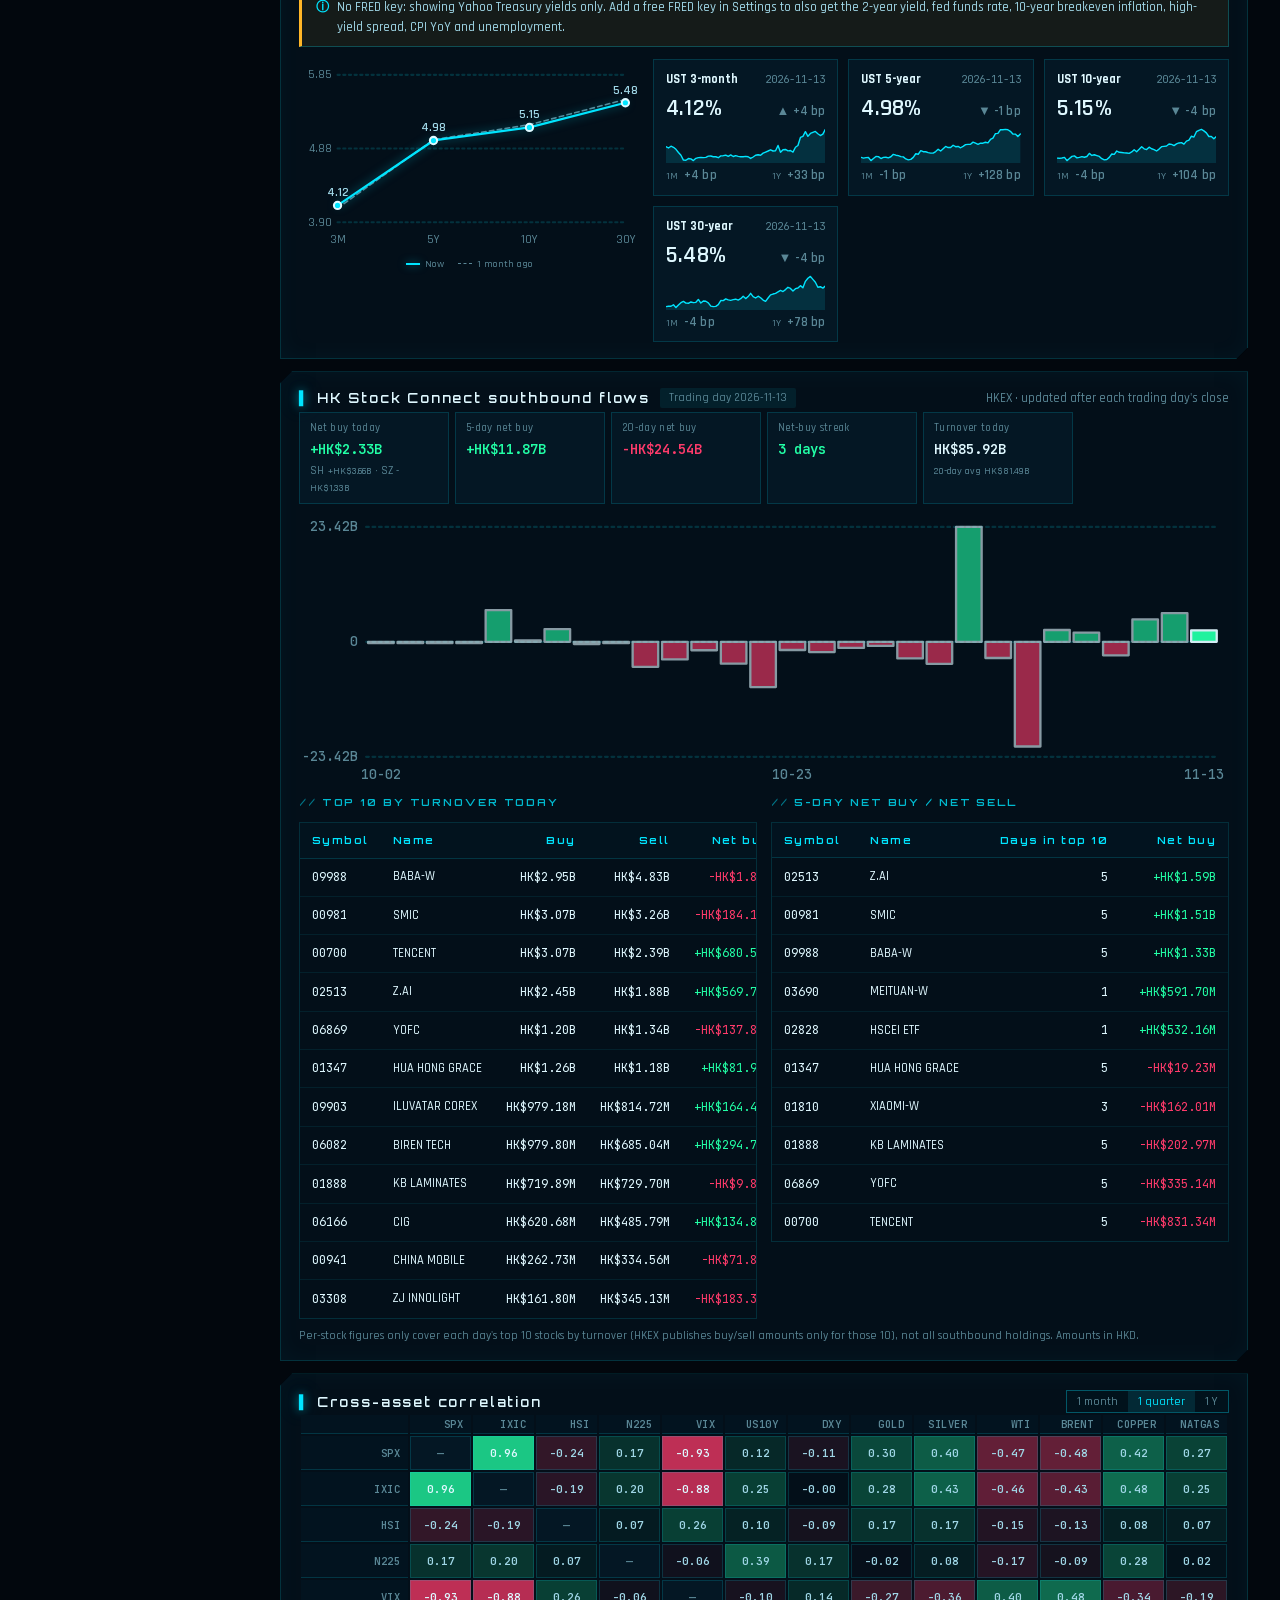
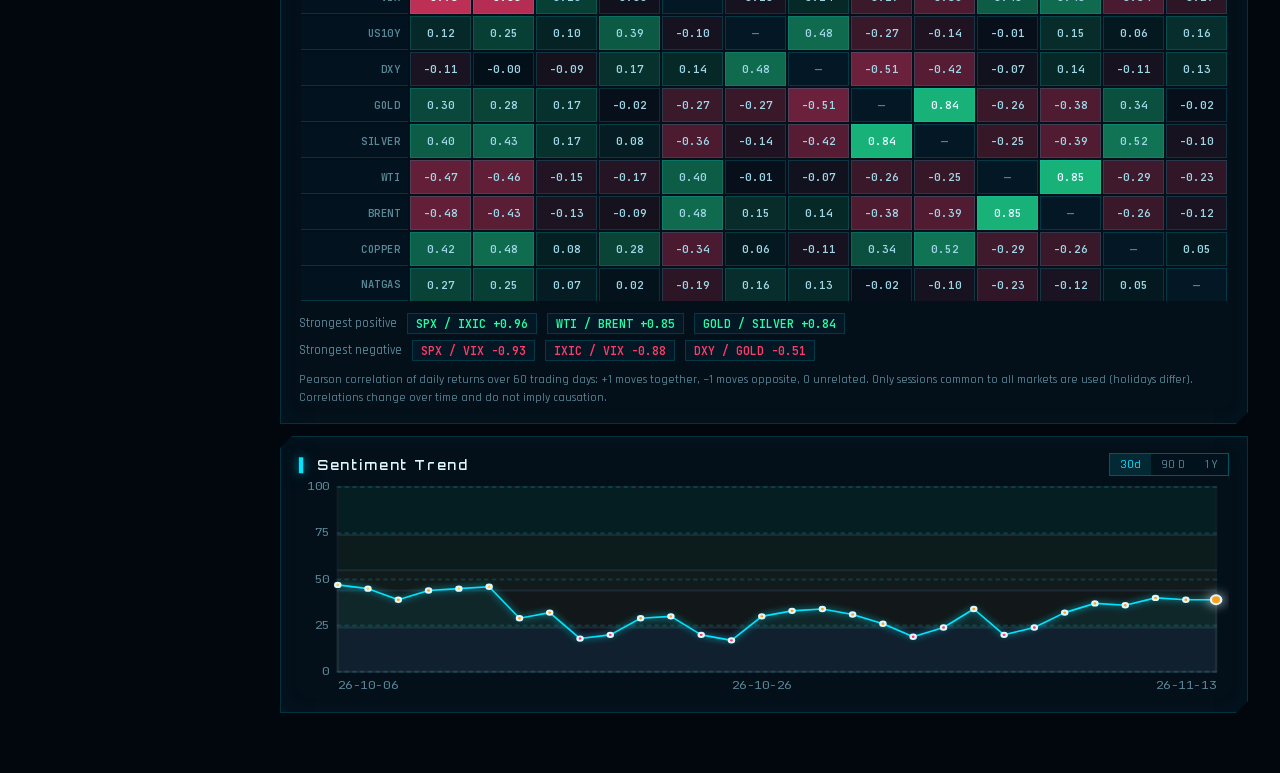
==== commit 404c8161: "v1.5.1: portfolio, Quant Lab, prediction check and alert upgrades, with review fixes Brings in the v" ====
--- a/docs/index.html
+++ b/docs/index.html
@@ -8,15 +8,14 @@
 <link rel="stylesheet" href="fonts/fonts.css">
 <link rel="preload" href="fonts/Inter-0.woff2" as="font" type="font/woff2" crossorigin>
 <link rel="stylesheet" href="style.css?v=2">
-<link rel="stylesheet" href="hud.css?v=2">
+<link rel="stylesheet" href="hud.css?v=3">
 <link rel="stylesheet" href="nav.css?v=2">
-<link rel="stylesheet" href="market.css?v=2">
+<link rel="stylesheet" href="market.css?v=3">
 <link rel="stylesheet" href="smart.css?v=2">
 <link rel="stylesheet" href="gold.css?v=1">
-<link rel="stylesheet" href="quant.css?v=5">
+<link rel="stylesheet" href="quant.css?v=10">
 <script src="boot.js?v=1"></script>
-<script src="demo.js" data-generated="1794541407"></script>
-<script src="vendor/cytoscape.min.js"></script>
+<script src="demo.js" data-generated="1794637385"></script>
 </head>
 <body>
 <div class="ambient" aria-hidden="true"><i></i><i></i><i></i></div>
@@ -36,7 +35,7 @@
       </svg>
       <div class="brand-txt">
         <div class="brand-name" data-text="量化股神">量化股神</div>
-        <div class="brand-sub">QUANT STOCK GOD <i>v1.0</i></div>
+        <div class="brand-sub">QUANT STOCK GOD <i>v1.5</i></div>
       </div>
       <button id="nav-collapse" class="nav-collapse" type="button" title="收起 / 展开侧栏">
         <svg viewBox="0 0 24 24"><path d="M15 6l-6 6 6 6"/></svg>
@@ -58,26 +57,38 @@
         <span class="ni-txt"><b>自选监控</b><small>WATCHLIST</small></span>
         <span id="nav-new" class="nav-badge" hidden></span><span class="ni-arrow">›</span>
       </button>
-      <button data-tab="smart" title="聪明钱（快捷键 3）">
+      <button data-tab="portfolio" title="持仓盈亏（快捷键 3）">
         <span class="ni-idx">03</span>
+        <span class="ni-ico"><svg viewBox="0 0 24 24"><rect x="3" y="4" width="18" height="16" rx="2"/><path d="M3 10h18"/><path d="M8 15h3"/><path d="M14 15h2"/></svg></span>
+        <span class="ni-txt"><b>持仓盈亏</b><small>PORTFOLIO</small></span>
+        <span class="ni-arrow">›</span>
+      </button>
+      <button data-tab="quant" title="量化实验室（快捷键 4）">
+        <span class="ni-idx">04</span>
+        <span class="ni-ico"><svg viewBox="0 0 24 24"><path d="M9 3h6"/><path d="M10 3v6.5L4.5 19a1.5 1.5 0 001.3 2.2h12.4a1.5 1.5 0 001.3-2.2L14 9.5V3"/><path d="M7 15h10"/></svg></span>
+        <span class="ni-txt"><b>量化实验室</b><small>QUANT LAB</small></span>
+        <span class="ni-arrow">›</span>
+      </button>
+      <button data-tab="smart" title="聪明钱（快捷键 5）">
+        <span class="ni-idx">05</span>
         <span class="ni-ico"><svg viewBox="0 0 24 24"><path d="M3 17l5.5-5.5 4 4L21 7"/><path d="M15 7h6v6"/><path d="M3 21h18"/></svg></span>
         <span class="ni-txt"><b>聪明钱</b><small>SMART MONEY</small></span>
         <span class="ni-arrow">›</span>
       </button>
-      <button data-tab="cot" title="商品持仓（快捷键 4）">
-        <span class="ni-idx">04</span>
+      <button data-tab="cot" title="商品持仓（快捷键 6）">
+        <span class="ni-idx">06</span>
         <span class="ni-ico"><svg viewBox="0 0 24 24"><rect x="3" y="12" width="4" height="8"/><rect x="10" y="7" width="4" height="13"/><rect x="17" y="4" width="4" height="16"/></svg></span>
         <span class="ni-txt"><b>商品持仓</b><small>COT POSITIONING</small></span>
         <span class="ni-arrow">›</span>
       </button>
-      <button data-tab="news" title="新闻影响（快捷键 5）">
-        <span class="ni-idx">05</span>
+      <button data-tab="news" title="新闻影响（快捷键 7）">
+        <span class="ni-idx">07</span>
         <span class="ni-ico"><svg viewBox="0 0 24 24"><rect x="3" y="4" width="14" height="16" rx="1.5"/><path d="M17 8h3v10a2 2 0 01-2 2H5"/><path d="M6.5 8h7M6.5 11.5h7M6.5 15h4"/></svg></span>
         <span class="ni-txt"><b>新闻影响</b><small>NEWS IMPACT</small></span>
         <span id="nav-news" class="nav-badge" hidden></span><span class="ni-arrow">›</span>
       </button>
-      <button data-tab="settings" title="设置（快捷键 6）">
-        <span class="ni-idx">06</span>
+      <button data-tab="settings" title="设置（快捷键 8）">
+        <span class="ni-idx">08</span>
         <span class="ni-ico"><svg viewBox="0 0 24 24"><circle cx="12" cy="12" r="3"/><path d="M19.4 15a1.7 1.7 0 00.3 1.8l.1.1a2 2 0 11-2.8 2.8l-.1-.1a1.7 1.7 0 00-1.8-.3 1.7 1.7 0 00-1 1.5V21a2 2 0 11-4 0v-.1a1.7 1.7 0 00-1.1-1.5 1.7 1.7 0 00-1.8.3l-.1.1a2 2 0 11-2.8-2.8l.1-.1a1.7 1.7 0 00.3-1.8 1.7 1.7 0 00-1.5-1H3a2 2 0 110-4h.1a1.7 1.7 0 001.5-1.1 1.7 1.7 0 00-.3-1.8l-.1-.1a2 2 0 112.8-2.8l.1.1a1.7 1.7 0 001.8.3H9a1.7 1.7 0 001-1.5V3a2 2 0 114 0v.1a1.7 1.7 0 001 1.5 1.7 1.7 0 001.8-.3l.1-.1a2 2 0 112.8 2.8l-.1.1a1.7 1.7 0 00-.3 1.8V9a1.7 1.7 0 001.5 1H21a2 2 0 110 4h-.1a1.7 1.7 0 00-1.5 1z"/></svg></span>
         <span class="ni-txt"><b>设置</b><small>SYS CONFIG</small></span>
         <span class="ni-arrow">›</span>
@@ -118,6 +129,7 @@
       <span id="marquee" class="marquee" title="点击查看自选监控"><span id="marquee-track"></span></span>
       <span class="hb-fng" id="hb-fng" title="恐惧与贪婪指数（点击查看市场总览）"><small>F&amp;G</small><b>—</b><i></i></span>
       <span class="hb-gas" id="hb-mkt" translate="no"><small>NYSE</small><b>—</b></span>
+      <form id="lookup" class="hb-lookup" title="查看任意代码的详情（快捷键 /）"><input id="lookup-sym" placeholder="代码…" spellcheck="false" autocomplete="off"></form>
       <span id="hud-watch" translate="no">WATCH 0</span>
       <span class="clock" id="clock" translate="no">NY --:--</span>
       <i class="hb-beat" id="hb-beat" aria-hidden="true"></i>
@@ -175,6 +187,11 @@
         <div id="sb-body"></div>
       </div>
       <div class="card">
+        <div class="card-head"><h3>跨资产相关性</h3><span id="corr-msg" class="muted"></span><span class="spacer"></span>
+          <div class="seg" id="corr-range"><button type="button" data-d="20">1 个月</button><button type="button" data-d="60" class="on">1 季度</button><button type="button" data-d="250">1 年</button></div></div>
+        <div id="mk-corr" class="mk-corr"></div>
+      </div>
+      <div class="card">
         <div class="card-head"><h3>情绪走势</h3><span class="spacer"></span>
           <div class="seg" id="mk-range"><button type="button" data-d="30" class="on">30 天</button><button type="button" data-d="90">90 天</button><button type="button" data-d="250">1 年</button></div></div>
         <div id="mk-chart" class="mk-chart"></div>
@@ -198,7 +215,7 @@
       <div class="card alert-card">
         <div class="card-head"><h3>后台异动提醒</h3><span id="al-state" class="badge">—</span>
           <span class="spacer"></span><span id="al-info" class="muted"></span></div>
-        <p class="muted al-desc">由本地服务在后台定时检查自选列表：当日涨跌幅绝对值 ≥ 设定百分比、成交量 ≥ 20 日均量的设定倍数、RSI 当天进入超买 / 超卖区，或创 52 周新高 / 新低，就推送 macOS 系统通知。同一品种同一交易日的同类异动只提醒一次。网页不用开着，只要服务在运行即可。</p>
+        <p class="muted al-desc">由本地服务在后台定时检查自选列表：当日涨跌幅绝对值 ≥ 设定百分比、成交量 ≥ 20 日均量的设定倍数、RSI 当天进入超买 / 超卖区、创 52 周新高 / 新低，或当天穿越设定的目标价，就推送 macOS 系统通知。同一品种同一交易日的同类异动只提醒一次。网页不用开着，只要服务在运行即可。</p>
         <div class="form-row">
           <label class="switch"><input id="al-on" type="checkbox"><i></i>开启后台提醒</label>
           <label class="field"><span>检查间隔</span><select id="al-int"><option value="5">每 5 分钟</option><option value="15">每 15 分钟</option><option value="30">每 30 分钟</option><option value="60">每 60 分钟</option></select></label>
@@ -206,6 +223,13 @@
           <span class="spacer"></span>
           <button id="al-test" type="button" class="ghost small">发送测试通知</button>
           <button id="al-run" type="button" class="ghost small">立即检查一次</button>
+        </div>
+        <div class="form-row dg-row">
+          <label class="switch" title="每天到设定时间推送一条系统通知：主要指数 / 商品涨跌、恐惧贪婪指数、自选里最强和最弱的品种"><input id="dg-on" type="checkbox"><i></i>每日摘要通知</label>
+          <label class="field"><span>发送时间</span><input id="dg-time" type="time" value="08:30" step="60" class="w-sm mono-input"></label>
+          <span id="dg-info" class="muted"></span>
+          <span class="spacer"></span>
+          <button id="dg-run" type="button" class="ghost small">现在发送摘要</button>
         </div>
         <div id="al-hist" class="al-hist"></div>
       </div>
@@ -219,13 +243,86 @@
           <label class="field"><span>放量倍数</span><input id="w-vol" type="number" min="0" step="0.5" value="2" class="w-sm"><em>×</em></label>
           <label class="switch" title="RSI(14) 当天升破 70 或跌破 30 时提醒（昨天收盘还不在该区间）"><input id="w-rsi" type="checkbox" checked><i></i>RSI 超买 / 超卖</label>
           <label class="switch" title="现价高于此前 52 周最高收盘价，或低于最低收盘价时提醒"><input id="w-52" type="checkbox" checked><i></i>52 周新高 / 新低</label>
+          <label class="switch" title="20 日均线当天上穿（金叉）或下穿（死叉）50 日均线时提醒"><input id="w-ma" type="checkbox" checked><i></i>均线金叉 / 死叉</label>
+          <label class="field" title="现价当天升破这个价位时提醒（昨收还在下方）；留空不设"><span>目标价 ≥</span><input id="w-above" type="number" min="0" step="any" placeholder="不设" class="w-sm mono-input"></label>
+          <label class="field" title="现价当天跌破这个价位时提醒（昨收还在上方）；留空不设"><span>目标价 ≤</span><input id="w-below" type="number" min="0" step="any" placeholder="不设" class="w-sm mono-input"></label>
           <button class="primary">加入自选</button>
         </div>
       </form>
 
       <div class="card">
-        <div class="card-head"><h3>自选列表</h3><span id="watch-count" class="chip"></span><span class="spacer"></span><span class="muted">股票盘中成交量按时段折算成全天预估（*）；期货为当日累计，盘中偏低</span></div>
+        <div class="card-head"><h3>自选列表</h3><span id="watch-count" class="chip"></span><span class="spacer"></span><span class="muted">股票盘中成交量按时段折算成全天预估（*）；期货为当日累计，盘中偏低</span>
+          <button id="w-export" type="button" class="ghost small" title="把自选列表和 13F 基金列表存成 JSON 文件（不含 API Key）">导出</button>
+          <button id="w-import" type="button" class="ghost small" title="从导出的 JSON 文件导入：默认只添加本机没有的品种">导入</button>
+          <input id="w-file" type="file" accept="application/json,.json" hidden></div>
         <div class="table-wrap"><table id="watch-table"></table></div>
+      </div>
+    </section>
+
+    <!-- ======================= 持仓盈亏 ======================= -->
+    <section id="tab-portfolio" class="tab">
+      <header class="page-head">
+        <div>
+          <div class="eyebrow">MODULE 03 // PORTFOLIO P&amp;L</div>
+          <h1>持仓盈亏</h1>
+          <p>记录你的持仓（代码、股数、平均成本），用约 15 分钟延迟的行情计算市值、盈亏和当日变动；非美元品种按 Yahoo 汇率折算成美元合计。数据只保存在本机的 data/positions.json。</p>
+        </div>
+        <div class="head-actions">
+          <span id="pf-upd" class="muted"></span>
+          <button id="pf-refresh" type="button" class="primary">刷新</button>
+        </div>
+      </header>
+      <div id="pf-msg" class="msg"></div>
+      <div id="pf-sum" class="pf-sum"></div>
+      <form id="pf-form" class="card form-card">
+        <div class="form-title">添加 / 修改持仓</div>
+        <div class="form-row">
+          <input id="pf-sym" placeholder="代码，如 AAPL / 0700.HK / GC=F" spellcheck="false" class="mono-input grow" required>
+          <label class="field"><span>股数</span><input id="pf-shares" type="number" min="0" step="any" class="w-md mono-input" required></label>
+          <label class="field"><span>平均成本</span><input id="pf-cost" type="number" min="0" step="any" class="w-md mono-input" required></label>
+          <input id="pf-note" placeholder="备注（可选）" class="grow">
+          <button class="primary">保存持仓</button>
+        </div>
+      </form>
+      <div class="card">
+        <div class="card-head"><h3>持仓明细</h3><span id="pf-count" class="chip"></span><span class="spacer"></span><span id="pf-fx" class="muted" translate="no"></span></div>
+        <div class="table-wrap"><table id="pf-table"></table></div>
+        <p class="muted mk-disc">仅供记录与参考，不构成投资建议；未计入手续费、股息和税费。</p>
+      </div>
+    </section>
+
+    <!-- ======================= 量化实验室 ======================= -->
+    <section id="tab-quant" class="tab">
+      <header class="page-head">
+        <div>
+          <div class="eyebrow">MODULE 04 // QUANT LAB</div>
+          <h1>量化实验室</h1>
+          <p>用历史日线检验简单规则（只做多、按收盘价执行、含手续费），并按过去一年的波动率给出未来 N 个交易日的价格统计区间。两者都是对历史数据的统计描述，不是预测，不构成投资建议。</p>
+        </div>
+      </header>
+      <form id="ql-form" class="card form-card">
+        <div class="form-title">回测设置</div>
+        <div class="form-row">
+          <input id="ql-sym" placeholder="代码，如 AAPL / 0700.HK / GC=F / ^GSPC" spellcheck="false" class="mono-input grow" required>
+          <label class="field"><span>策略</span><select id="ql-strategy"><option value="ma_cross">均线金叉 / 死叉（20 / 50 日）</option><option value="trend200">200 日趋势</option><option value="rsi_mr">RSI 均值回归</option><option value="buyhold">买入持有</option></select></label>
+          <label class="field"><span>区间</span><select id="ql-range"><option value="2y">2 年</option><option value="5y" selected>5 年</option><option value="10y">10 年</option></select></label>
+          <label class="field" title="每次换仓的成本，1 bp = 0.01%"><span>手续费</span><input id="ql-fee" type="number" min="0" max="100" step="1" value="5" class="w-sm mono-input"><em>bp</em></label>
+          <label class="field" title="可选：按历史波动率估算未来 N 个交易日到达该价位的概率"><span>目标价</span><input id="ql-target" type="number" min="0" step="any" placeholder="可选" class="w-sm mono-input"></label>
+          <button class="primary">运行</button>
+        </div>
+        <div id="ql-quick" class="form-row"></div>
+      </form>
+      <div class="card">
+        <div class="card-head"><h3>规则回测</h3><span id="ql-bt-sub" class="muted"></span></div>
+        <div id="ql-bt"><p class="muted">输入代码并点「运行」。策略：均线金叉 / 死叉 = 20 日均线在 50 日均线上方时持有；200 日趋势 = 价格在 200 日均线上方时持有；RSI 均值回归 = RSI(14) 低于 30 买入、高于 70 卖出。</p></div>
+      </div>
+      <div class="card">
+        <div class="card-head"><h3>统计区间（历史波动率）</h3><span id="ql-fc-sub" class="muted"></span></div>
+        <div id="ql-fc"><p class="muted">按过去一年的日波动率，给出 5 / 10 / 20 / 60 个交易日后价格的 68% 和 95% 区间；填了目标价还会算到达概率。</p></div>
+      </div>
+      <div class="card">
+        <div class="card-head"><h3>预测检验</h3><span id="ql-sg-sub" class="muted"></span></div>
+        <div id="ql-sg"><p class="muted">三个角度看"历史上出现这种情况之后发生了什么"：历史相似情形之后 5 / 20 日的收益分布；只用价格特征的逻辑回归模型在最近一年样本外的命中率（和"一直猜多数方向"的基准对比）；按月份、星期的季节性。每一项都放在基准旁边，接近基准就说明没有可利用的规律。</p></div>
       </div>
     </section>
 
@@ -233,7 +330,7 @@
     <section id="tab-smart" class="tab">
       <header class="page-head">
         <div>
-          <div class="eyebrow">MODULE 03 // SMART MONEY · SEC EDGAR</div>
+          <div class="eyebrow">MODULE 05 // SMART MONEY · SEC EDGAR</div>
           <h1>聪明钱</h1>
           <p>美股公司内部人（董事、高管、10% 股东）用自己的钱在公开市场买入的记录（Form 4 交易代码 P），以及知名基金每季度 13F 持仓的变化。</p>
         </div>
@@ -301,7 +398,7 @@
     <section id="tab-cot" class="tab">
       <header class="page-head">
         <div>
-          <div class="eyebrow">MODULE 04 // CFTC COMMITMENTS OF TRADERS</div>
+          <div class="eyebrow">MODULE 06 // CFTC COMMITMENTS OF TRADERS</div>
           <h1>商品持仓</h1>
           <p>CFTC 每周持仓报告（细分版，仅期货）中“管理资金”（对冲基金、CTA 等投机资金）的净多头，以及它在最近 3 年里所处的百分位。数据截至每周二，周五公布。</p>
         </div>
@@ -326,7 +423,7 @@
     <section id="tab-news" class="tab">
       <header class="page-head">
         <div>
-          <div class="eyebrow">MODULE 05 // NEWS IMPACT</div>
+          <div class="eyebrow">MODULE 07 // NEWS IMPACT</div>
           <h1>新闻影响</h1>
           <p>抓取最近 72 小时与原油、天然气、黄金、白银、铜相关的公开新闻标题，用关键词规则识别其中的驱动因素（如 OPEC 减产、航道风险、美联储鹰鸽、美元、库存、中国政策、天气、矿山停产），并给出这类因素通常的影响方向。</p>
         </div>
@@ -388,9 +485,9 @@
     <section id="tab-settings" class="tab">
       <header class="page-head">
         <div>
-          <div class="eyebrow">MODULE 06 // SYSTEM CONFIG</div>
+          <div class="eyebrow">MODULE 08 // SYSTEM CONFIG</div>
           <h1>设置</h1>
-          <p>API Key 和邮箱只保存在本机的 data/config.json 里，页面不会回显已保存的内容。</p>
+          <p>API Key 和邮箱只保存在本机的 data/secrets.json 里（偏好设置在 config.json），页面不会回显已保存的内容。</p>
         </div>
       </header>
       <div class="settings-grid">
@@ -453,7 +550,13 @@
 <div id="toast" class="toast"></div>
 <div id="detail" class="dt-overlay" hidden role="dialog" aria-modal="true">
   <div class="dt-panel card">
-    <div class="dt-head"><div id="dt-title" class="dt-title"></div><button type="button" class="small ghost" data-dt-close aria-label="关闭">✕</button></div>
+    <div class="dt-head"><div id="dt-title" class="dt-title"></div>
+      <div class="dt-actions">
+        <button type="button" class="small ghost" data-dt-act="quant" title="在量化实验室里回测这个品种">量化实验室</button>
+        <button type="button" class="small ghost" data-dt-act="watch" title="把代码填进自选表单">添加到自选</button>
+        <button type="button" class="small ghost" data-dt-act="portfolio" title="把代码填进持仓表单">记录持仓</button>
+        <button type="button" class="small ghost" data-dt-close aria-label="关闭">✕</button>
+      </div></div>
     <div id="dt-body"></div>
   </div>
 </div>
@@ -471,13 +574,16 @@
   <div class="lines" id="boot-lines"></div>
   <div class="skip">CLICK TO SKIP</div>
 </div>
-<script src="i18n.js?v=4"></script>
-<script src="app.js?v=3"></script>
+<script src="i18n.js?v=10"></script>
+<script src="app.js?v=9"></script>
 <script src="market.js?v=3"></script>
-<script src="smart.js?v=2"></script>
-<script src="cot.js?v=2"></script>
-<script src="detail.js?v=3"></script>
-<script src="macro.js?v=1"></script>
+<script src="corr.js?v=2"></script>
+<script src="smart.js?v=3"></script>
+<script src="cot.js?v=3"></script>
+<script src="detail.js?v=4"></script>
+<script src="portfolio.js?v=2"></script>
+<script src="quant-lab.js?v=2"></script>
+<script src="macro.js?v=2"></script>
 <script src="south.js?v=3"></script>
 <script src="news.js?v=1"></script>
 <script src="tech.js?v=1"></script>
--- a/docs/quant.css
+++ b/docs/quant.css
@@ -30,7 +30,34 @@
 /* 自选 */
 .q-flag.move { background: color-mix(in srgb, var(--out) 16%, transparent); color: var(--out); }
 .q-flag.volume { background: color-mix(in srgb, var(--q-new) 16%, transparent); color: var(--q-new); }
+.q-flag.above { background: color-mix(in srgb, var(--in) 16%, transparent); color: var(--in); }
+.q-flag.below { background: color-mix(in srgb, var(--out) 16%, transparent); color: var(--out); }
 tr.q-hit td { background: color-mix(in srgb, var(--accent) 6%, transparent); }
+#watch-table th.sortable { cursor: pointer; user-select: none; }
+#watch-table th.sortable:hover { color: var(--text); }
+#watch-table th.sortable.asc::after { content: " ▲"; font-size: 9px; color: var(--accent); }
+#watch-table th.sortable.desc::after { content: " ▼"; font-size: 9px; color: var(--accent); }
+.dg-row { border-top: 1px dashed var(--border); padding-top: 10px; margin-top: 8px; }
+.q-flag.golden { background: color-mix(in srgb, var(--gold) 16%, transparent); color: var(--gold); }
+.q-flag.death { background: color-mix(in srgb, var(--out) 16%, transparent); color: var(--out); }
+
+/* 持仓盈亏 */
+.pf-sum { display: grid; grid-template-columns: repeat(auto-fit, minmax(170px, 1fr)); gap: 10px; margin-bottom: 12px; }
+.pf-tile { padding: 12px 14px; border: 1px solid var(--border); background: var(--surface-2); min-width: 0; }
+.pf-tile.wide { grid-column: 1 / -1; }
+.pf-tile span { display: block; font-size: 11px; letter-spacing: .08em; color: var(--muted); }
+.pf-tile b { display: block; margin-top: 4px; font: 700 24px/1.1 var(--hud, var(--font)); color: var(--text); }
+.pf-tile.up b { color: var(--in); } .pf-tile.down b { color: var(--out); }
+.pf-tile small { display: block; margin-top: 3px; font: 600 11.5px var(--mono); color: var(--text-2); }
+#pf-form input.w-md { width: 120px; }
+.pf-w { position: relative; width: 90px; height: 14px; background: color-mix(in srgb, var(--muted) 14%, transparent); }
+.pf-w i { display: block; height: 100%; background: color-mix(in srgb, var(--accent) 55%, transparent); }
+.pf-w span { position: absolute; inset: 0; font: 600 10px/14px var(--mono); text-align: center; color: var(--text); }
+#pf-table .row-acts { white-space: nowrap; text-align: right; }
+#pf-table tr.pf-totals td { background: var(--surface-2); font-size: 12px; }
+#pf-table tr.pf-totals span { margin-right: 18px; } #pf-table tr.pf-totals i { font-style: normal; }
+#pf-table td.up, #pf-table i.up { color: var(--in); } #pf-table td.down, #pf-table i.down { color: var(--out); }
+.dg-row #dg-time { width: 104px; }
 tr.q-hit td:first-child { box-shadow: inset 2px 0 0 var(--accent); animation: breathe 5s ease-in-out infinite; }
 #watch-table .row-acts { white-space: nowrap; text-align: right; }
 #watch-table .row-acts button + button { margin-left: 6px; }
@@ -84,6 +111,7 @@
 @keyframes dt-in { from { opacity: 0; } }
 .dt-panel { width: min(880px, 100%); margin: 0; border-color: var(--border-strong); }
 .dt-head { display: flex; justify-content: space-between; align-items: flex-start; gap: 12px; margin-bottom: 10px; }
+.dt-actions { display: flex; gap: 6px; flex-shrink: 0; flex-wrap: wrap; justify-content: flex-end; }
 .dt-title { display: flex; flex-wrap: wrap; align-items: baseline; gap: 6px 12px; font-size: 16px; }
 .dt-px { font: 700 22px var(--hud, var(--font)); }
 .dt-title em { font: 600 13px var(--mono); font-style: normal; }
@@ -316,3 +344,45 @@
 #sb-card tr[data-sym] { cursor: pointer; }
 #sb-card td.up { color: var(--in); } #sb-card td.down { color: var(--out); }
 #sb-card .dt-stat b.up { color: var(--in); } #sb-card .dt-stat b.down { color: var(--out); }
+
+/* 量化实验室 */
+.ql-grid { display: grid; grid-template-columns: minmax(0, 1.2fr) minmax(0, 1fr); gap: 14px; align-items: start; }
+@media (max-width: 1100px) { .ql-grid { grid-template-columns: 1fr; } }
+.ql-metrics td, .ql-bands td, .ql-halves td { padding: 6px 8px; border-bottom: 1px solid var(--border); }
+.ql-metrics th, .ql-bands th, .ql-halves th { font-size: 11px; color: var(--muted); padding: 4px 8px; text-align: left; }
+.ql-metrics th.num, .ql-bands th.num, .ql-halves th.num { text-align: right; }
+.ql-metrics td.up, .ql-halves td.up, .ql-facts b.up { color: var(--in); } .ql-metrics td.down, .ql-halves td.down, .ql-facts b.down { color: var(--out); }
+.ql-facts { display: grid; grid-template-columns: repeat(auto-fit, minmax(130px, 1fr)); gap: 8px; }
+.ql-facts > div { padding: 8px 10px; border: 1px solid var(--border); background: var(--surface-2); min-width: 0; }
+.ql-facts span { display: block; font-size: 11px; color: var(--muted); letter-spacing: .06em; }
+.ql-facts b { display: block; margin-top: 2px; font-size: 16px; }
+.ql-facts small { display: block; font-size: 11px; margin-top: 2px; }
+.ql-chart { margin: 14px 0 6px; }
+.ql-chart svg { width: 100%; height: 220px; display: block; }
+.ql-chart.cone svg { height: 200px; }
+.ql-chart .g { stroke: var(--border); }
+.ql-chart text { font: 600 10px var(--mono); fill: var(--muted); }
+.ql-chart path { fill: none; stroke-width: 1.6; vector-effect: non-scaling-stroke; }
+.ql-chart path.bh { stroke-dasharray: 4 3; }
+.ql-legend { display: flex; gap: 16px; font-size: 11.5px; color: var(--muted); margin-top: 4px; }
+.ql-legend i { display: inline-block; width: 14px; height: 3px; margin-right: 6px; vertical-align: middle; }
+.ql-halves { margin-top: 12px; }
+.ql-note { font-size: 11.5px; margin: 8px 0 0; }
+.ql-trades { display: flex; flex-wrap: wrap; gap: 6px 14px; font-size: 12px; }
+.ql-trades > span.up b { color: var(--in); } .ql-trades > span.down b { color: var(--out); }
+.ql-w { display: grid; grid-template-columns: 110px 1fr 56px; gap: 8px; align-items: center; font-size: 11.5px; color: var(--muted); margin-bottom: 4px; }
+.ql-wbar { height: 6px; background: color-mix(in srgb, var(--muted) 14%, transparent); }
+.ql-wbar i { display: block; height: 100%; }
+.ql-w b { text-align: right; font-size: 11.5px; }
+.ql-w b.up { color: var(--in); } .ql-w b.down { color: var(--out); }
+.ql-season { display: grid; grid-template-columns: repeat(12, 1fr); gap: 4px; margin-top: 6px; }
+@media (max-width: 1100px) { .ql-season { grid-template-columns: repeat(6, 1fr); } }
+.ql-season > div { display: flex; flex-direction: column; align-items: center; justify-content: flex-end; gap: 2px; padding: 6px 2px; border: 1px solid var(--border); background: var(--surface-2); font-size: 10.5px; min-height: 86px; }
+.ql-season span { color: var(--muted); }
+.ql-season i { display: block; width: 60%; background: var(--muted); opacity: .8; }
+.ql-season .up i { background: var(--in); } .ql-season .down i { background: var(--out); }
+.ql-season b { font-size: 11px; } .ql-season .up b { color: var(--in); } .ql-season .down b { color: var(--out); }
+.ql-season small { font-size: 9.5px; color: var(--muted); }
+.ql-week { display: flex; flex-wrap: wrap; gap: 6px 18px; margin-top: 8px; font-size: 12px; }
+.ql-week b.up { color: var(--in); } .ql-week b.down { color: var(--out); }
+#ql-target { width: 96px; } /* 英文占位文字 “optional” 在 w-sm 宽度里会被截断 */
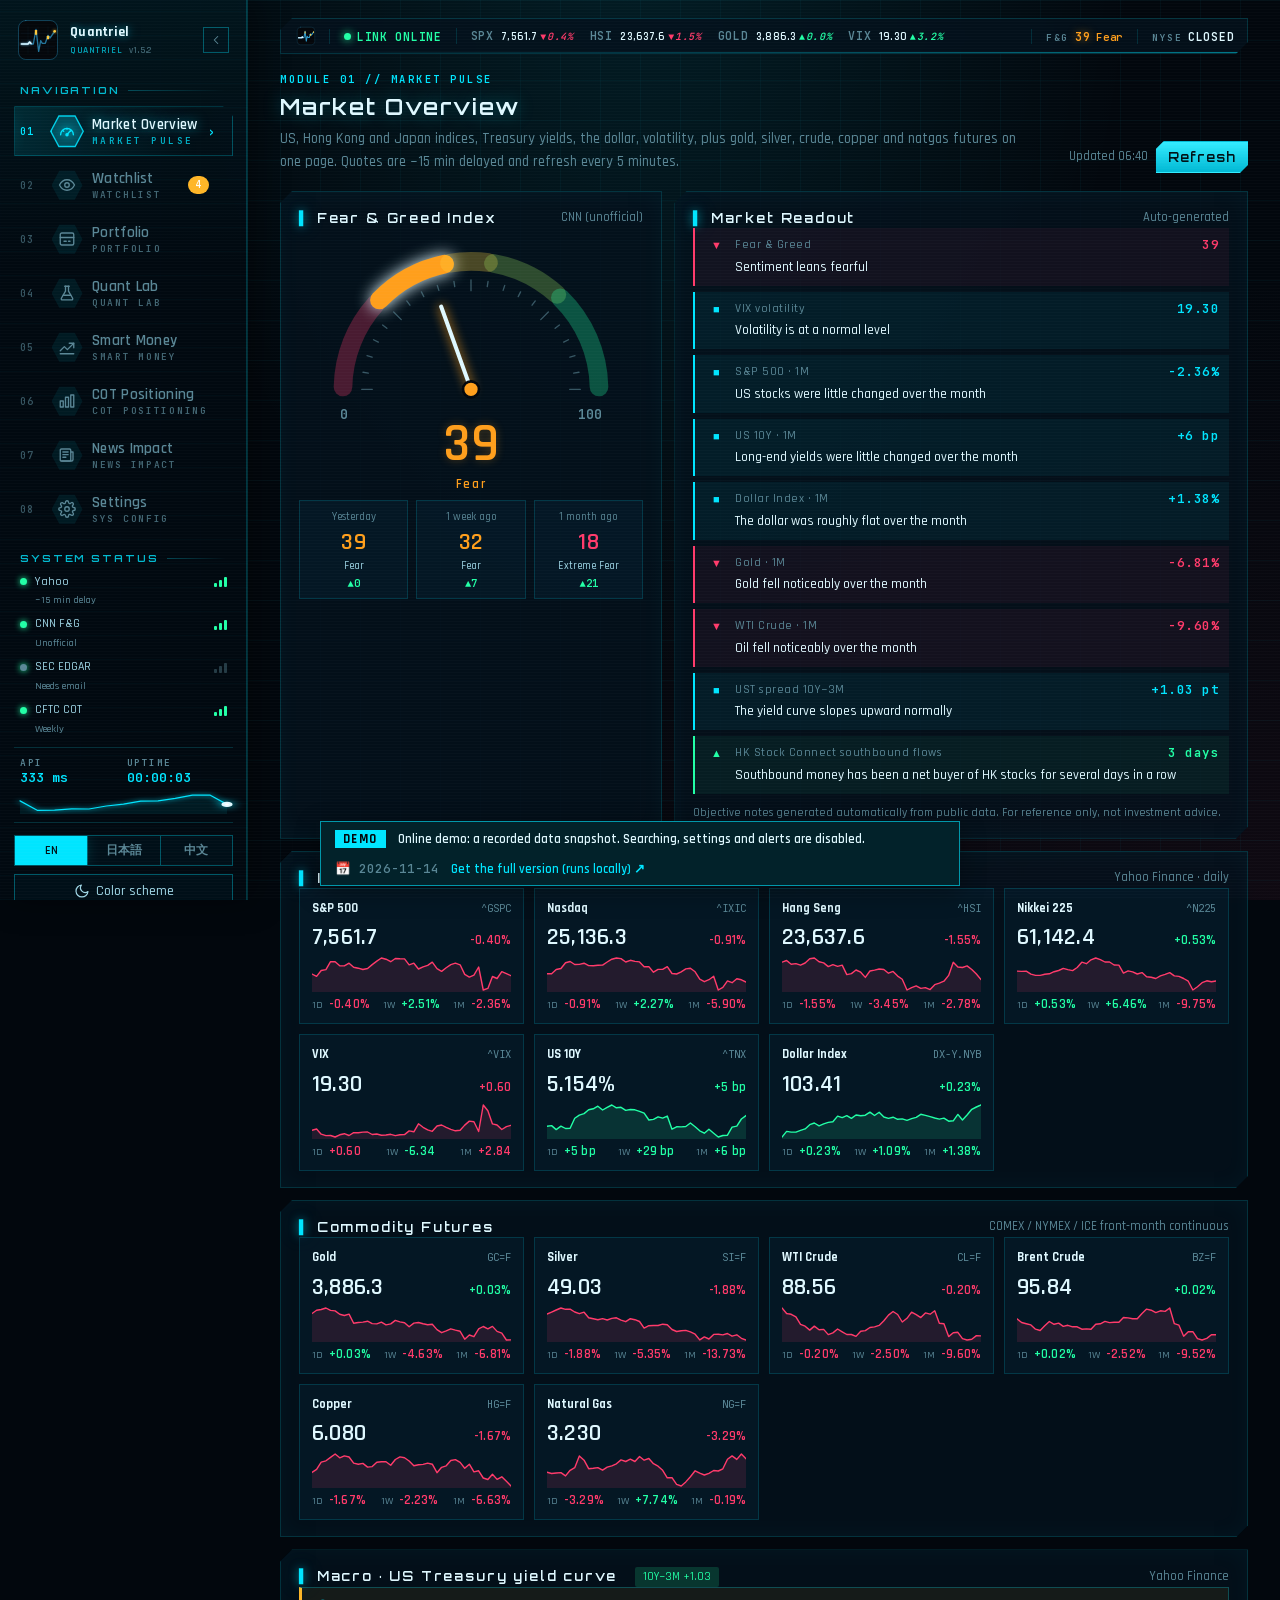
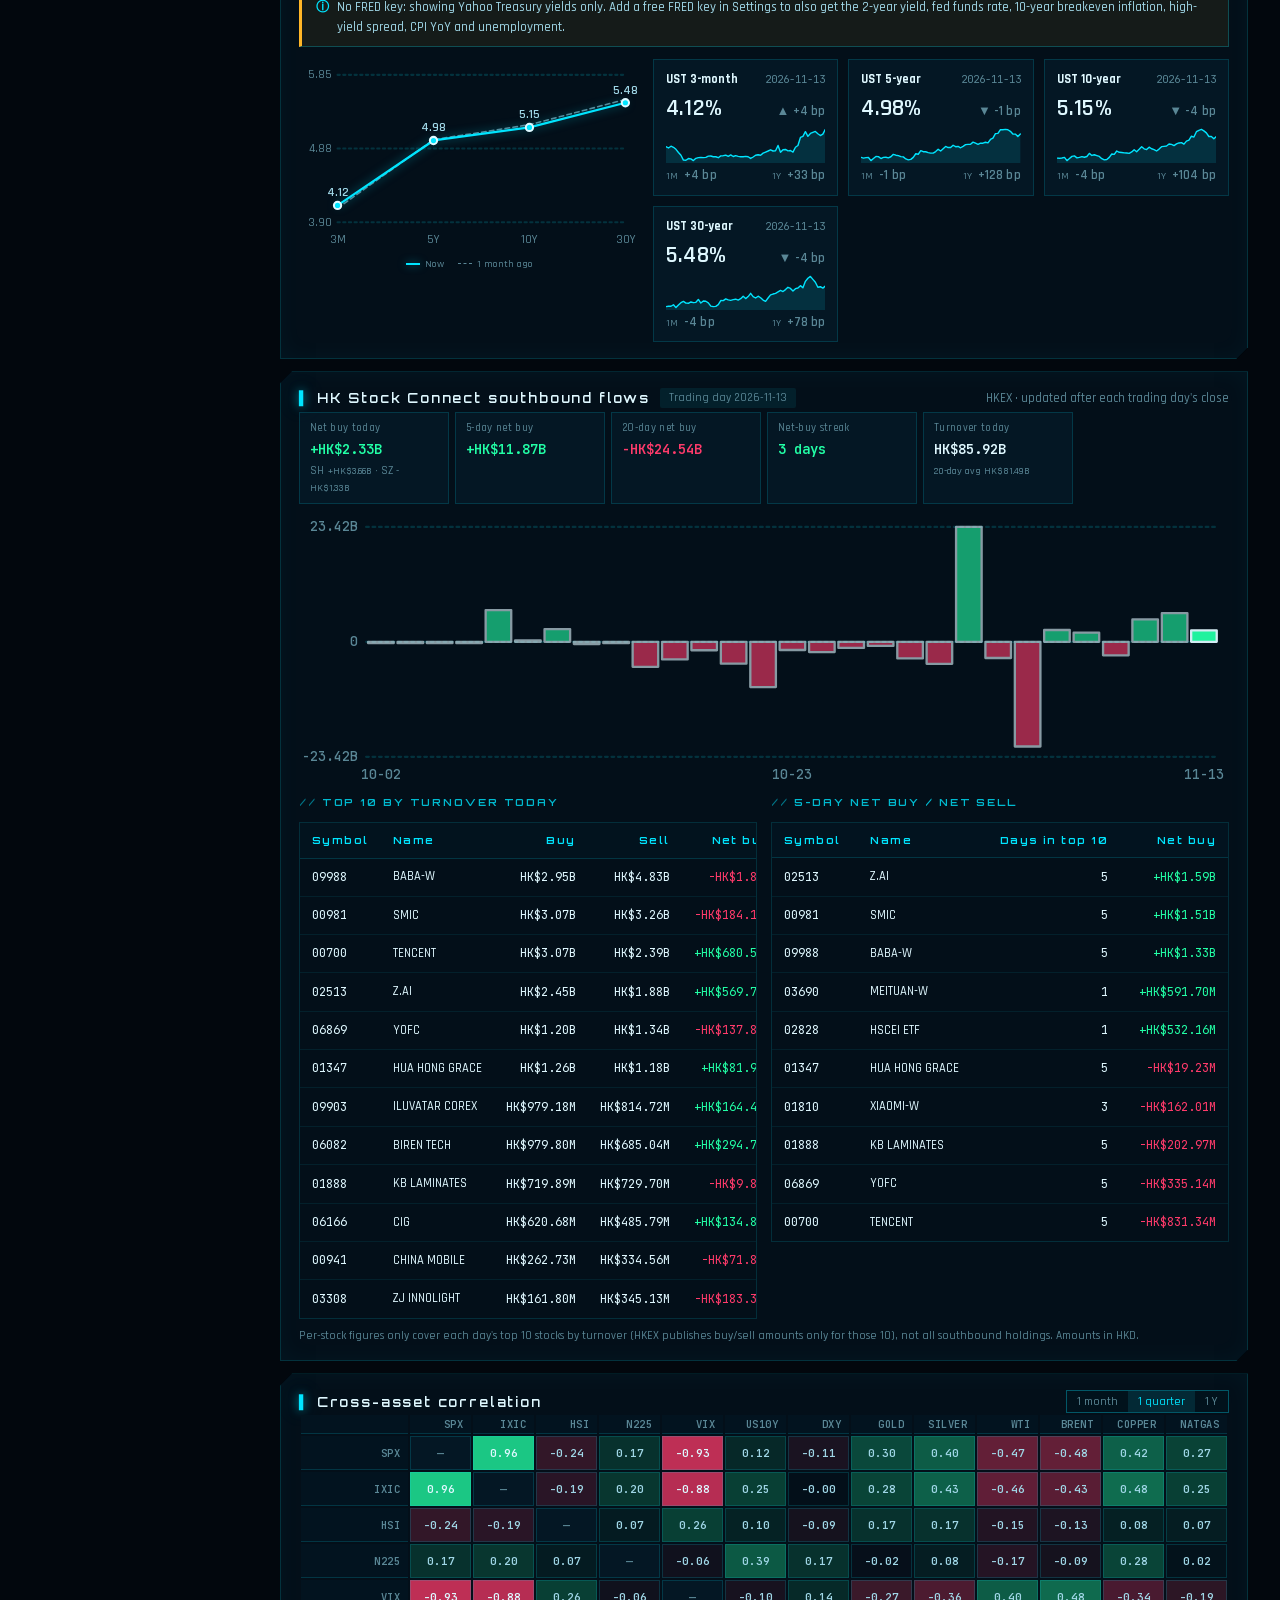
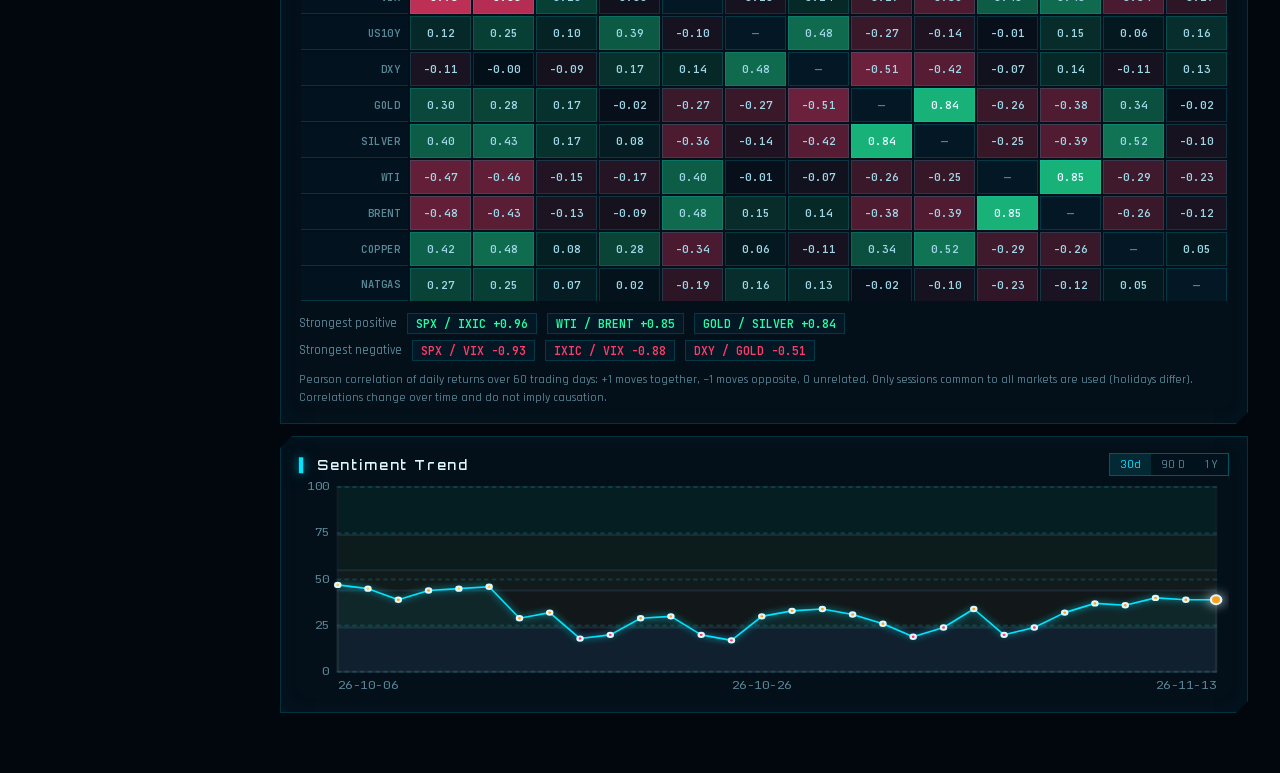
==== commit b4e1b4b0: "Rename to Quantriel (v1.5.2) English name is now Quantriel; Japanese クオンツ株神 and Chinese 量化股神 stay. T" ====
--- a/docs/index.html
+++ b/docs/index.html
@@ -3,7 +3,7 @@
 <head>
 <meta charset="utf-8">
 <meta name="viewport" content="width=device-width, initial-scale=1">
-<title>量化股神 · Quant Stock God — Demo</title>
+<title>量化股神 · Quantriel — Demo</title>
 <link rel="icon" type="image/svg+xml" href="data:image/svg+xml,%3Csvg xmlns='http://www.w3.org/2000/svg' viewBox='0 0 120 120'%3E%3Crect width='120' height='120' rx='24' fill='%2304070b'/%3E%3Cpath d='M10 72H30L35 66L40 72H46L54 28L62 94L68 62L73 70H82L90 46L96 54L110 34' fill='none' stroke='%2338bdf8' stroke-width='9' stroke-linejoin='round' stroke-linecap='round'/%3E%3Ccircle cx='110' cy='34' r='8' fill='%23ffc93c'/%3E%3C/svg%3E">
 <link rel="stylesheet" href="fonts/fonts.css">
 <link rel="preload" href="fonts/Inter-0.woff2" as="font" type="font/woff2" crossorigin>
@@ -15,7 +15,7 @@
 <link rel="stylesheet" href="gold.css?v=1">
 <link rel="stylesheet" href="quant.css?v=10">
 <script src="boot.js?v=1"></script>
-<script src="demo.js" data-generated="1794637385"></script>
+<script src="demo.js" data-generated="1794638361"></script>
 </head>
 <body>
 <div class="ambient" aria-hidden="true"><i></i><i></i><i></i></div>
@@ -35,7 +35,7 @@
       </svg>
       <div class="brand-txt">
         <div class="brand-name" data-text="量化股神">量化股神</div>
-        <div class="brand-sub">QUANT STOCK GOD <i>v1.5</i></div>
+        <div class="brand-sub">QUANTRIEL <i>v1.5</i></div>
       </div>
       <button id="nav-collapse" class="nav-collapse" type="button" title="收起 / 展开侧栏">
         <svg viewBox="0 0 24 24"><path d="M15 6l-6 6 6 6"/></svg>
@@ -122,7 +122,7 @@
         <rect class="cb cb2" x="86.5" y="47" width="7" height="11" rx="1.5"/>
         <circle class="tip" cx="110" cy="34" r="4"/>
       </svg>
-        <span class="sys">SYS://QUANT-STOCK-GOD</span>
+        <span class="sys">SYS://QUANTRIEL</span>
       </span>
       <span class="live"><i></i>LINK ONLINE</span>
       <span class="tick" id="ticker" translate="no"><span>SPX <b>—</b></span><span>GOLD <b>—</b></span><span>WTI <b>—</b></span></span>
@@ -570,7 +570,7 @@
         <rect class="cb cb2" x="86.5" y="47" width="7" height="11" rx="1.5"/>
         <circle class="tip" cx="110" cy="34" r="4"/>
       </svg>
-  <div class="title">QUANT STOCK GOD</div>
+  <div class="title">QUANTRIEL</div>
   <div class="lines" id="boot-lines"></div>
   <div class="skip">CLICK TO SKIP</div>
 </div>
--- a/docs/quant.css
+++ b/docs/quant.css
@@ -323,7 +323,7 @@
   100% { text-shadow: inherit; transform: none; }
 }
 
-/* 英文界面：品牌名 “Quant Stock God” 比中文长，Orbitron 宽字体在侧栏里会被截断；英文时改用同为 HUD 风格的 Rajdhani */
+/* 英文界面：品牌名 “Quantriel” 比中文长，Orbitron 宽字体在侧栏里会被截断；英文时改用同为 HUD 风格的 Rajdhani */
 :root:lang(en) .brand .brand-name { font-family: "Rajdhani", var(--font); font-size: 14px; font-weight: 700; letter-spacing: .02em; }
 :root:lang(en) .brand .brand-sub { font-size: 9.5px; letter-spacing: .06em; }
 
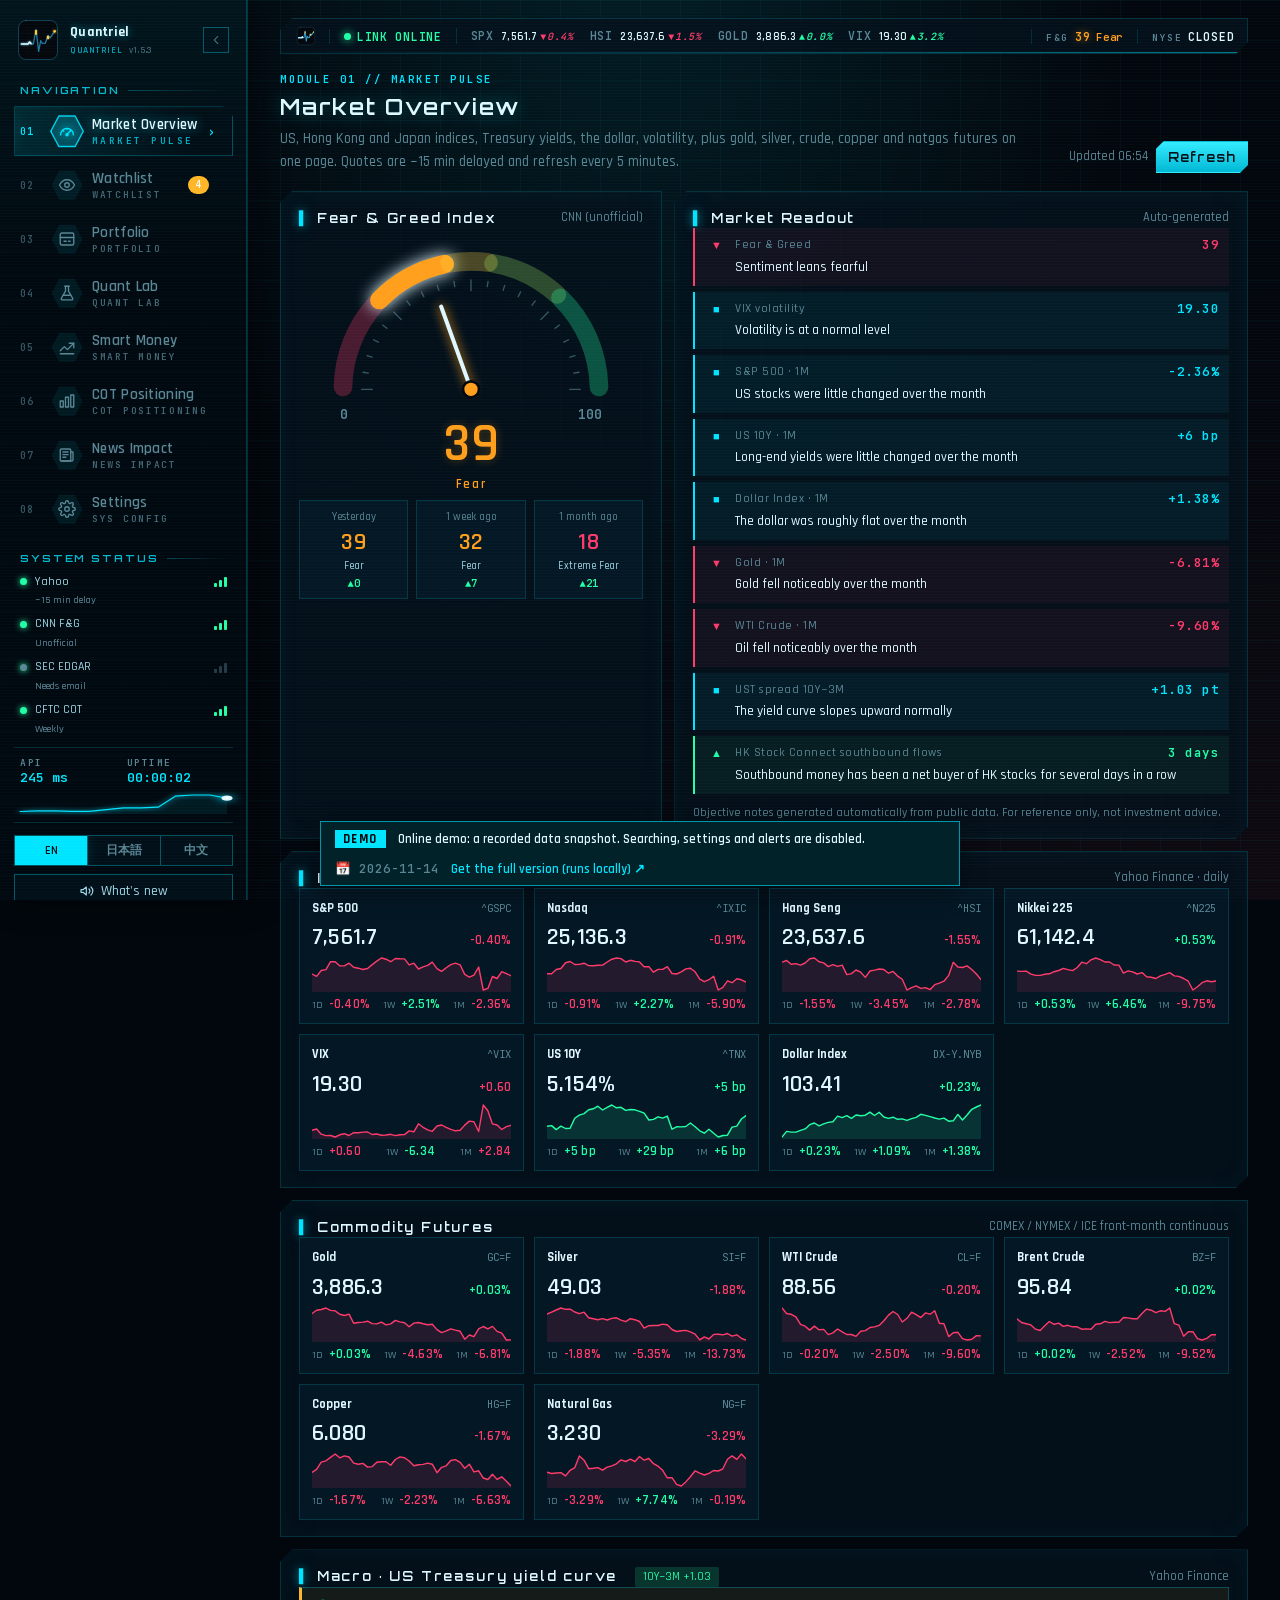
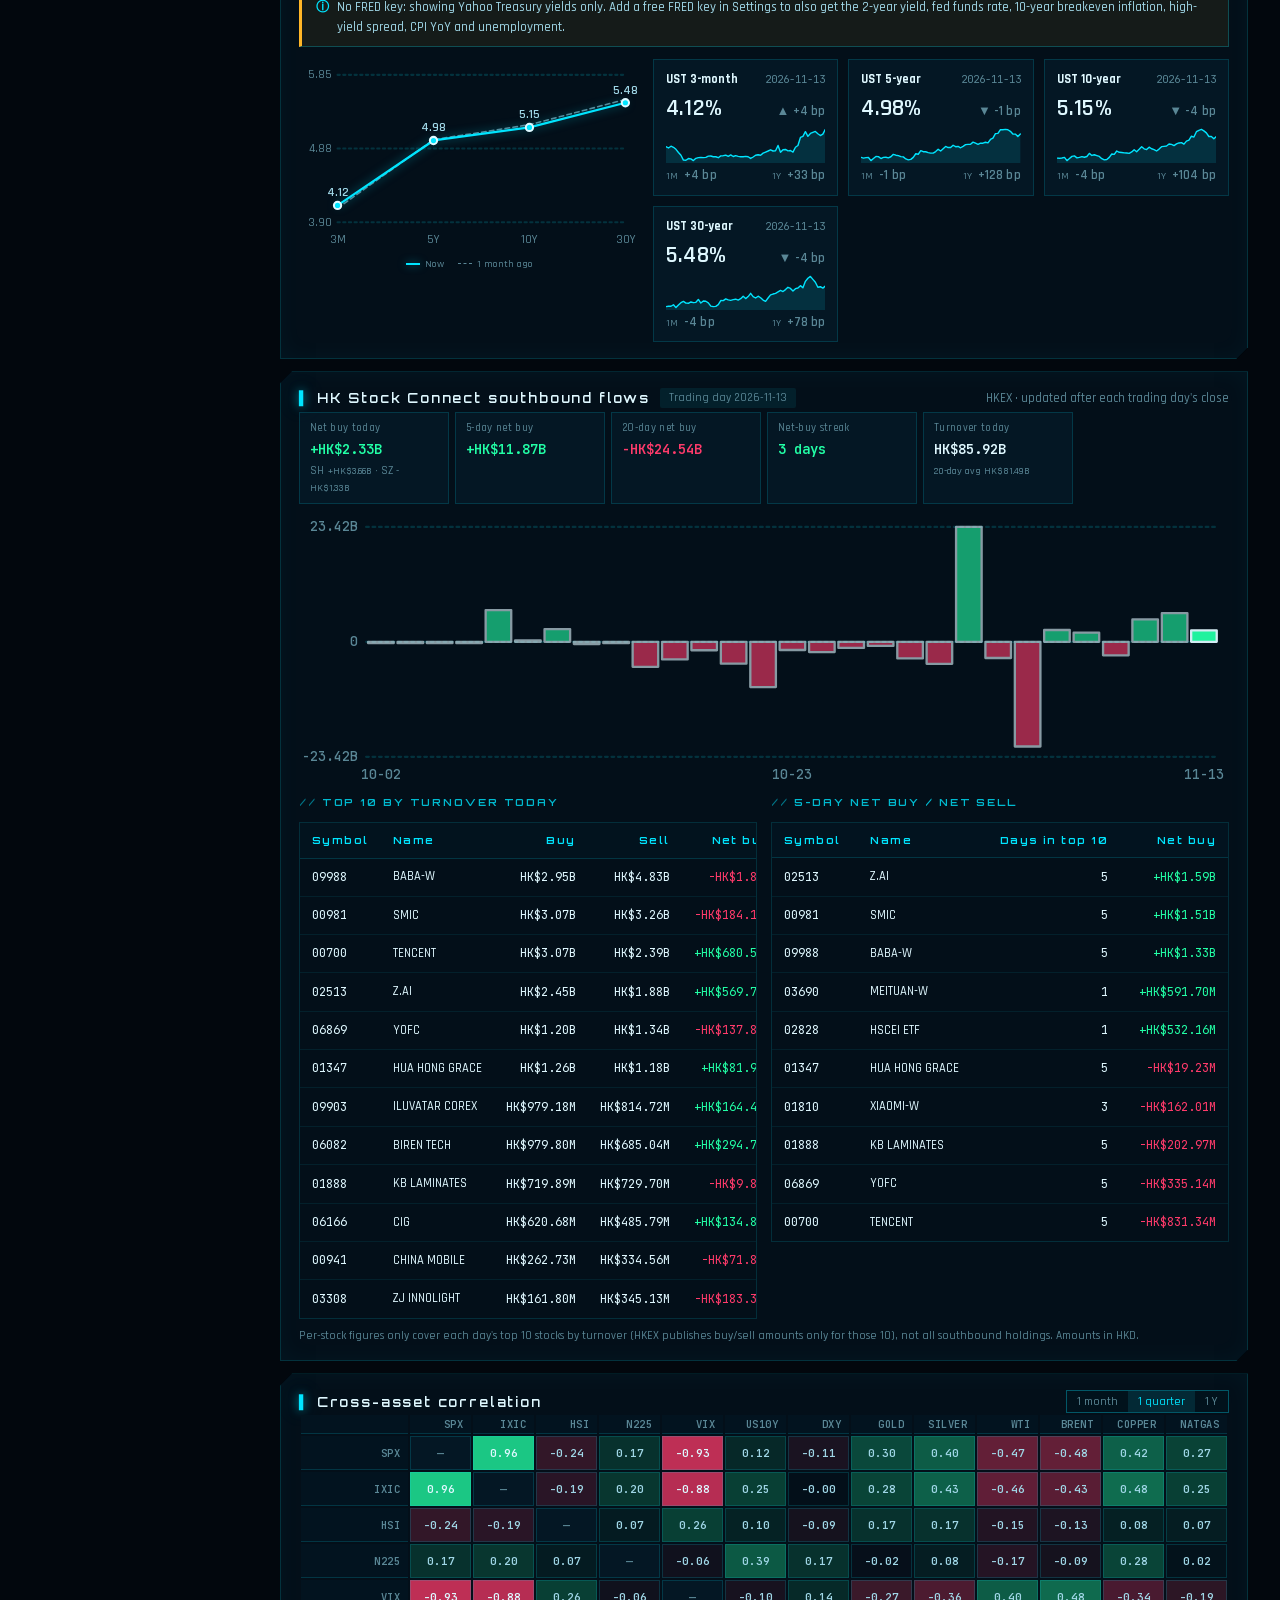
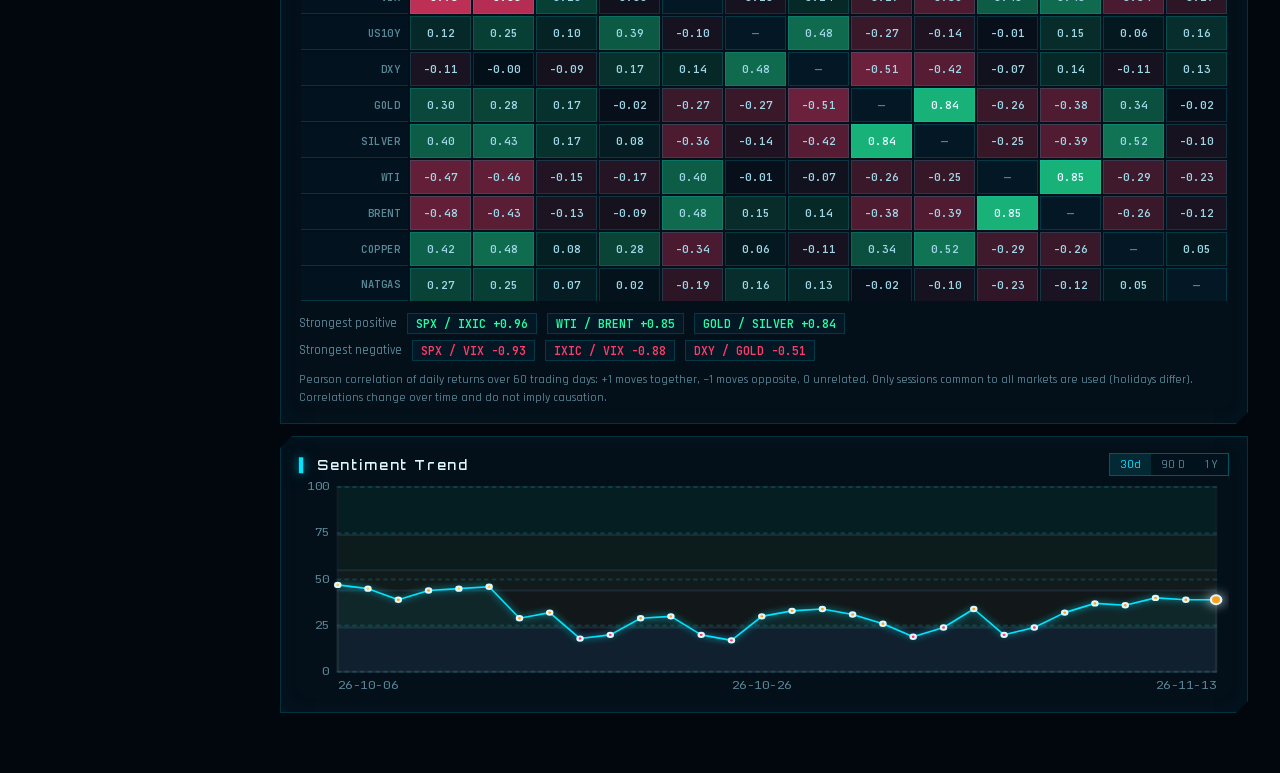
==== commit 704ae4b3: "What's new: release announcements with times (v1.5.3) A sidebar button and a Settings card list ever" ====
--- a/docs/index.html
+++ b/docs/index.html
@@ -15,7 +15,7 @@
 <link rel="stylesheet" href="gold.css?v=1">
 <link rel="stylesheet" href="quant.css?v=10">
 <script src="boot.js?v=1"></script>
-<script src="demo.js" data-generated="1794638361"></script>
+<script src="demo.js" data-generated="1794639213"></script>
 </head>
 <body>
 <div class="ambient" aria-hidden="true"><i></i><i></i><i></i></div>
@@ -104,6 +104,10 @@
         <svg id="sys-spark" class="spark" viewBox="0 0 100 22" preserveAspectRatio="none" aria-hidden="true"><path class="area"/><path class="line"/><circle r="1.8"/></svg>
       </div>
       <div class="lang-switch" translate="no"><button type="button" data-lang="en">EN</button><button type="button" data-lang="ja">日本語</button><button type="button" data-lang="zh">中文</button></div>
+      <button id="wn-open" class="ghost theme-btn wn-open" type="button" title="查看每个版本更新了什么">
+        <svg viewBox="0 0 24 24"><path d="M3 10v4h3l5 4V6L6 10z"/><path d="M15 9a4 4 0 010 6M18 6a8 8 0 010 12"/></svg>
+        <span>更新公告</span><span id="wn-badge" class="badge wn-new" translate="no" hidden>NEW</span>
+      </button>
       <button id="theme-toggle" class="ghost theme-btn" type="button" title="切换配色：蓝色 HUD → 黑金 → 浅色">
         <svg viewBox="0 0 24 24"><path d="M21 12.8A9 9 0 1111.2 3a7 7 0 009.8 9.8z"/></svg>
         <span>切换配色</span>
@@ -515,6 +519,11 @@
           <div><button class="primary">保存设置</button></div>
         </form>
         <div class="stack">
+          <div class="card" id="wn-card">
+            <div class="card-head"><h3>更新公告</h3><span class="spacer"></span><span class="muted">时间为日本时间（JST）</span></div>
+            <div id="wn-list" class="wn-list"></div>
+            <p class="muted wn-more">完整的技术细节见 <a href="https://github.com/FuturEvoLab/quantriel/blob/main/CHANGELOG.md" target="_blank" rel="noopener">CHANGELOG.md ↗</a></p>
+          </div>
           <div class="card">
             <h3>服务</h3>
             <table class="plain" id="svc-info"></table>
@@ -548,6 +557,13 @@
 </div>
 
 <div id="toast" class="toast"></div>
+<div id="wn-modal" class="wn-modal" hidden>
+  <div class="card wn-box" role="dialog" aria-modal="true" aria-labelledby="wn-title">
+    <div class="card-head"><h3 id="wn-title">更新公告</h3><span class="spacer"></span><span class="muted">时间为日本时间（JST）</span></div>
+    <div id="wn-body" class="wn-list"></div>
+    <div class="form-row"><button id="wn-all" type="button" class="ghost small">查看全部版本</button><span class="spacer"></span><button id="wn-close" type="button" class="primary small">知道了</button></div>
+  </div>
+</div>
 <div id="detail" class="dt-overlay" hidden role="dialog" aria-modal="true">
   <div class="dt-panel card">
     <div class="dt-head"><div id="dt-title" class="dt-title"></div>
@@ -587,5 +603,6 @@
 <script src="south.js?v=3"></script>
 <script src="news.js?v=1"></script>
 <script src="tech.js?v=1"></script>
+<script src="whatsnew.js?v=1"></script>
 </body>
 </html>
--- a/docs/quant.css
+++ b/docs/quant.css
@@ -386,3 +386,21 @@
 .ql-week { display: flex; flex-wrap: wrap; gap: 6px 18px; margin-top: 8px; font-size: 12px; }
 .ql-week b.up { color: var(--in); } .ql-week b.down { color: var(--out); }
 #ql-target { width: 96px; } /* 英文占位文字 “optional” 在 w-sm 宽度里会被截断 */
+
+/* ================= 更新公告 ================= */
+.wn-open { position: relative; }
+.wn-new { margin-left: auto; background: var(--accent); color: var(--accent-ink); font: 700 10px var(--mono); letter-spacing: .08em; padding: 1px 6px; animation: breathe 4s ease-in-out infinite; }
+.wn-list { display: flex; flex-direction: column; gap: 12px; }
+#wn-card .wn-list { max-height: 520px; overflow-y: auto; padding-right: 4px; }
+.wn-rel { border-left: 2px solid var(--border-strong); padding: 2px 0 2px 12px; }
+.wn-rel:first-child { border-left-color: var(--accent); }
+.wn-rel header { display: flex; align-items: baseline; gap: 10px; margin-bottom: 4px; }
+.wn-rel header b { font-family: var(--num); font-size: 16px; color: var(--accent); }
+.wn-rel header time { font-size: 11.5px; }
+.wn-rel ul { margin: 0; padding-left: 18px; display: flex; flex-direction: column; gap: 3px; font-size: 13px; line-height: 1.55; color: var(--text-2); }
+.wn-more { font-size: 12px; margin: 10px 0 0; }
+.wn-modal { position: fixed; inset: 0; z-index: 150; display: grid; place-items: center; padding: 16px; background: rgba(0, 0, 0, .55); backdrop-filter: blur(3px); }
+.wn-modal[hidden] { display: none; }
+.wn-box { width: min(620px, 100%); max-height: min(80vh, 720px); overflow-y: auto; margin: 0; animation: rise .3s var(--ease) both; }
+.wn-box .form-row { margin-top: 14px; }
+.nav-collapsed .wn-open span:not(.wn-new) { display: none; }
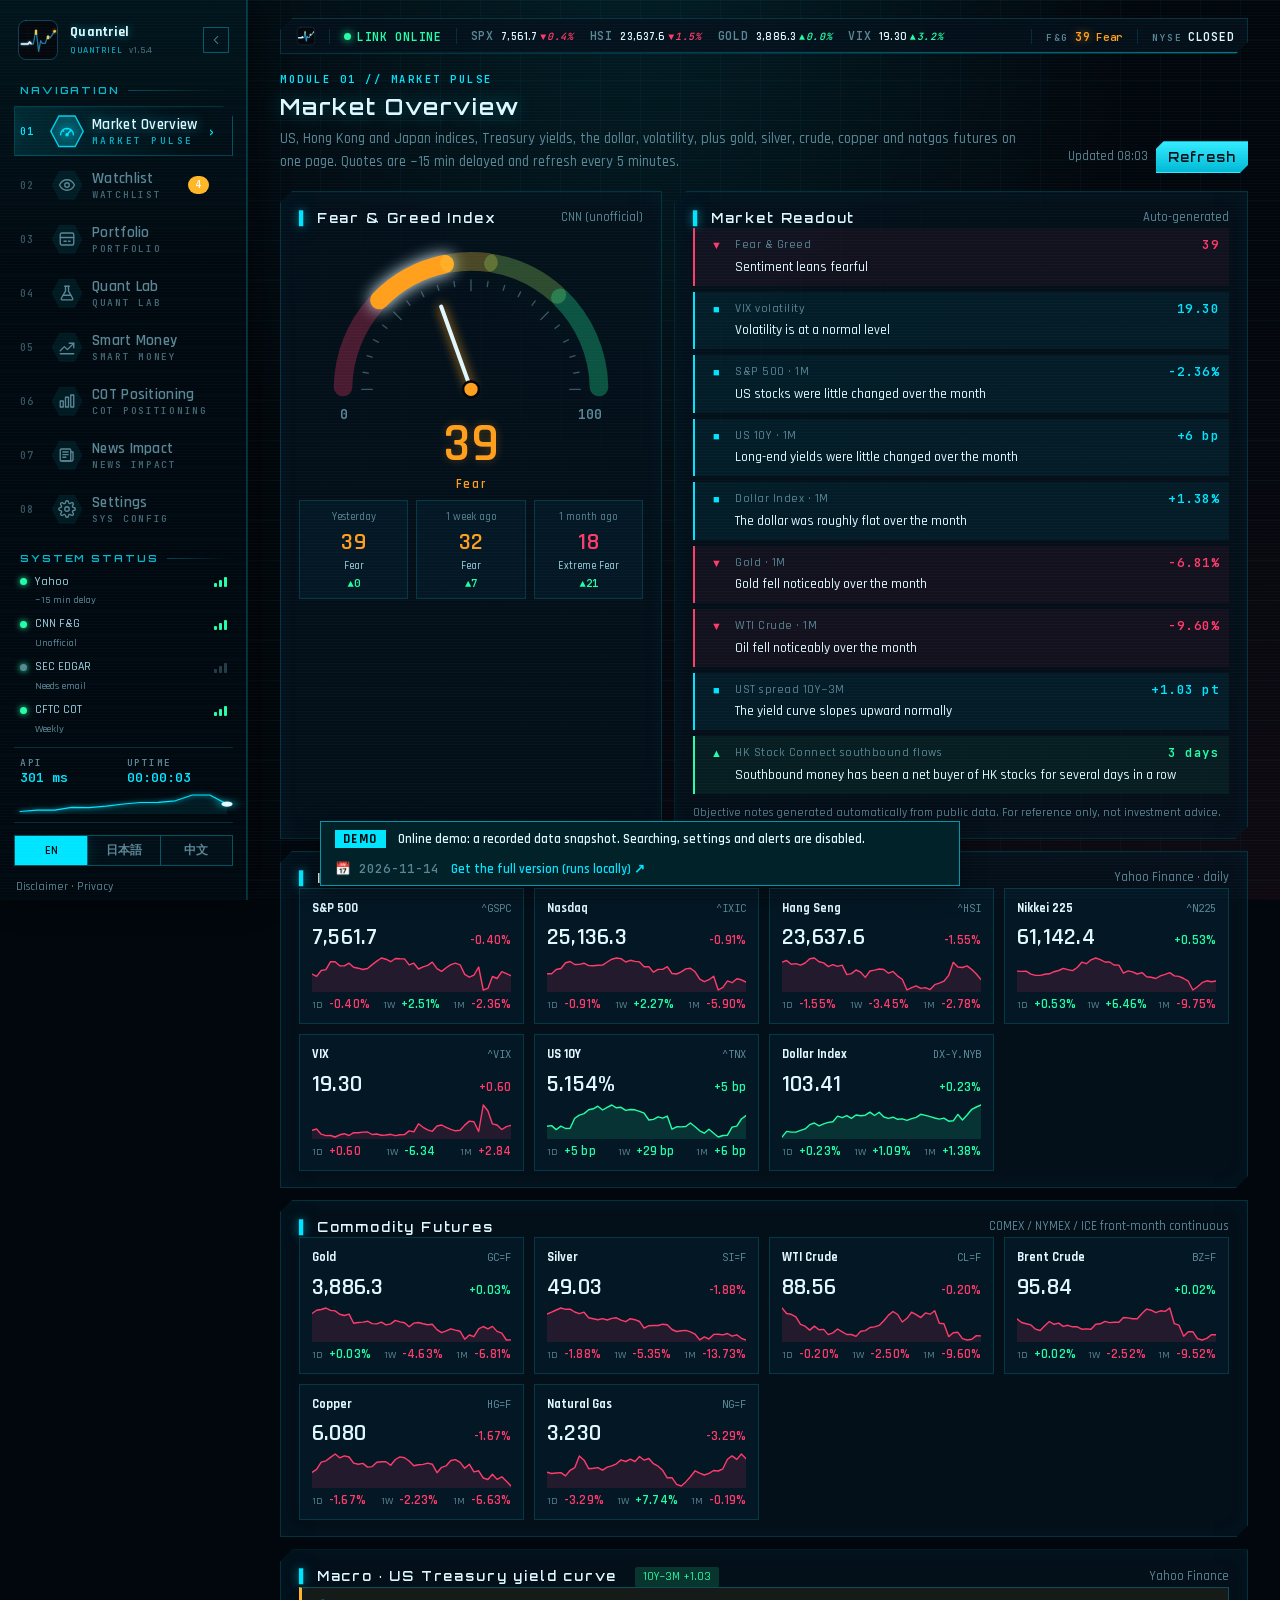
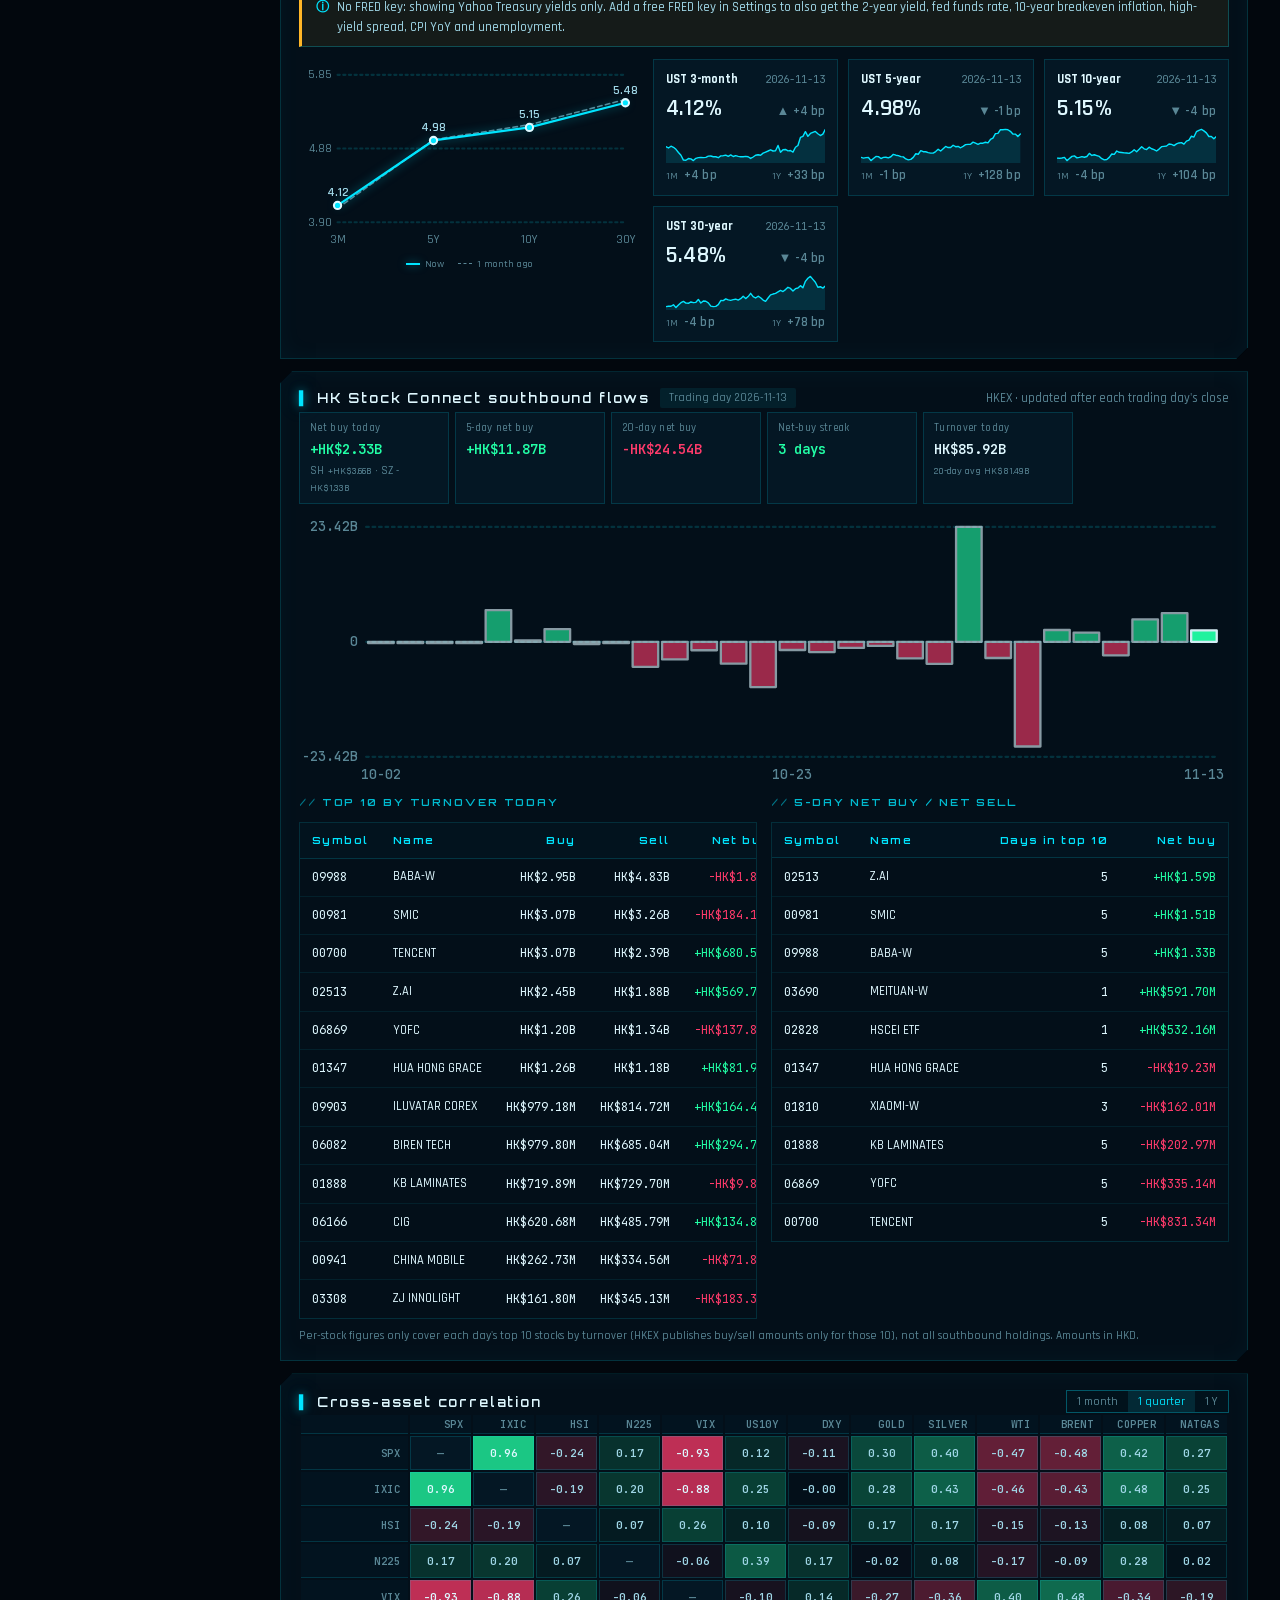
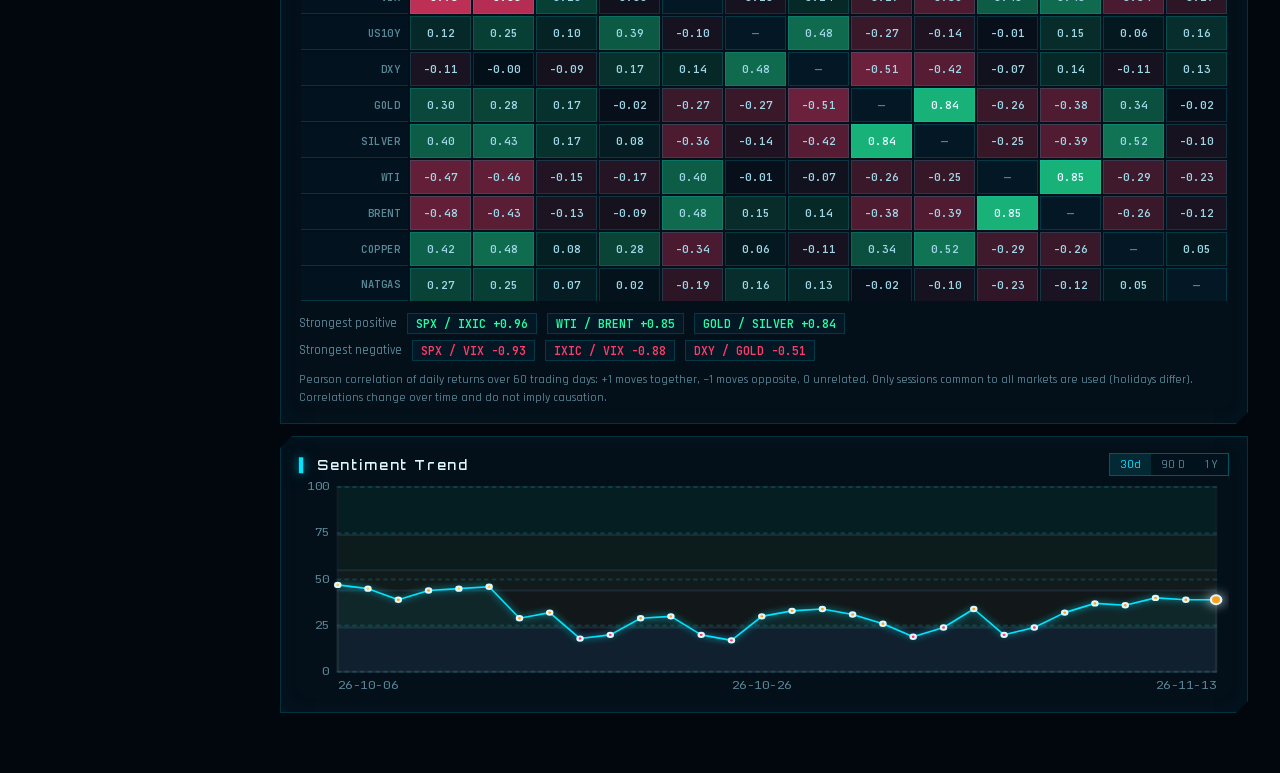
==== commit d6b16106: "v1.5.4: no API keys on the public site, disclaimer and privacy, security fixes - Online demo locks t" ====
--- a/docs/index.html
+++ b/docs/index.html
@@ -2,6 +2,7 @@
 <html lang="en">
 <head>
 <meta charset="utf-8">
+<meta http-equiv="Content-Security-Policy" content="default-src 'self'; script-src 'self'; style-src 'self' 'unsafe-inline'; img-src 'self' data:; font-src 'self'; connect-src 'self'; base-uri 'none'; form-action 'none'; object-src 'none'">
 <meta name="viewport" content="width=device-width, initial-scale=1">
 <title>量化股神 · Quantriel — Demo</title>
 <link rel="icon" type="image/svg+xml" href="data:image/svg+xml,%3Csvg xmlns='http://www.w3.org/2000/svg' viewBox='0 0 120 120'%3E%3Crect width='120' height='120' rx='24' fill='%2304070b'/%3E%3Cpath d='M10 72H30L35 66L40 72H46L54 28L62 94L68 62L73 70H82L90 46L96 54L110 34' fill='none' stroke='%2338bdf8' stroke-width='9' stroke-linejoin='round' stroke-linecap='round'/%3E%3Ccircle cx='110' cy='34' r='8' fill='%23ffc93c'/%3E%3C/svg%3E">
@@ -15,7 +16,7 @@
 <link rel="stylesheet" href="gold.css?v=1">
 <link rel="stylesheet" href="quant.css?v=10">
 <script src="boot.js?v=1"></script>
-<script src="demo.js" data-generated="1794639213"></script>
+<script src="demo.js" data-generated="1794643324"></script>
 </head>
 <body>
 <div class="ambient" aria-hidden="true"><i></i><i></i><i></i></div>
@@ -104,6 +105,7 @@
         <svg id="sys-spark" class="spark" viewBox="0 0 100 22" preserveAspectRatio="none" aria-hidden="true"><path class="area"/><path class="line"/><circle r="1.8"/></svg>
       </div>
       <div class="lang-switch" translate="no"><button type="button" data-lang="en">EN</button><button type="button" data-lang="ja">日本語</button><button type="button" data-lang="zh">中文</button></div>
+      <a id="legal-open" class="legal-link" href="#legal">免责声明 · 隐私</a>
       <button id="wn-open" class="ghost theme-btn wn-open" type="button" title="查看每个版本更新了什么">
         <svg viewBox="0 0 24 24"><path d="M3 10v4h3l5 4V6L6 10z"/><path d="M15 9a4 4 0 010 6M18 6a8 8 0 010 12"/></svg>
         <span>更新公告</span><span id="wn-badge" class="badge wn-new" translate="no" hidden>NEW</span>
@@ -496,25 +498,27 @@
       </header>
       <div class="settings-grid">
         <form id="cfg-form" class="card stack">
+          <div class="key-note" id="key-note">
+            <b>全部可选：不填也能用免费数据</b>
+            <span>邮箱和 Key 只保存在你这台电脑的 data/secrets.json（磁盘支持时设为仅本人可读），只发给下面注明的官方网站，不会上传到别处，也不会出现在导出的备份里。页面不会显示已保存的内容。</span>
+          </div>
           <label class="setting">
-            <div class="setting-head"><b>SEC EDGAR 联系邮箱</b><span class="chip">聪明钱需要</span><span id="cfg-sec" class="badge"></span></div>
-            <input id="cfg-sec_email" type="email" placeholder="留空则不修改" autocomplete="off">
+            <div class="setting-head"><b>SEC EDGAR 联系邮箱</b><span class="chip">聪明钱需要</span><span id="cfg-sec" class="badge"></span><button type="button" class="small ghost key-clear" data-clear="sec_email" hidden>删除</button></div>
+            <input id="cfg-sec_email" type="email" placeholder="留空则不修改" autocomplete="off" spellcheck="false" maxlength="200">
             <small class="muted">SEC 要求每个请求的 User-Agent 里带联系邮箱，不需要注册。只用于向 SEC 表明身份。</small>
+            <small class="key-dest">只发送给 <span translate="no">sec.gov</span></small>
           </label>
           <label class="setting">
-            <div class="setting-head"><b>FRED API Key</b><span class="chip">可选</span><span id="cfg-fred" class="badge"></span></div>
-            <input id="cfg-fred_key" type="password" placeholder="留空则不修改" autocomplete="off">
+            <div class="setting-head"><b>FRED API Key</b><span class="chip">可选</span><span id="cfg-fred" class="badge"></span><button type="button" class="small ghost key-clear" data-clear="fred_key" hidden>删除</button></div>
+            <input id="cfg-fred_key" type="password" placeholder="留空则不修改" autocomplete="new-password" data-1p-ignore data-lpignore="true" data-bwignore spellcheck="false" maxlength="200">
             <small class="muted">美联储经济数据（利率、通胀、就业等）。免费注册：<a href="https://fred.stlouisfed.org/docs/api/api_key.html" target="_blank" rel="noopener">fred.stlouisfed.org</a></small>
+            <small class="key-dest">只发送给 <span translate="no">api.stlouisfed.org</span></small>
           </label>
           <label class="setting">
-            <div class="setting-head"><b>EIA API Key</b><span class="chip">可选</span><span id="cfg-eia" class="badge"></span></div>
-            <input id="cfg-eia_key" type="password" placeholder="留空则不修改" autocomplete="off">
+            <div class="setting-head"><b>EIA API Key</b><span class="chip">可选</span><span id="cfg-eia" class="badge"></span><button type="button" class="small ghost key-clear" data-clear="eia_key" hidden>删除</button></div>
+            <input id="cfg-eia_key" type="password" placeholder="留空则不修改" autocomplete="new-password" data-1p-ignore data-lpignore="true" data-bwignore spellcheck="false" maxlength="200">
             <small class="muted">美国能源信息署：原油 / 天然气库存周报。免费注册：<a href="https://www.eia.gov/opendata/register.php" target="_blank" rel="noopener">eia.gov/opendata</a></small>
-          </label>
-          <label class="setting">
-            <div class="setting-head"><b>Finnhub API Key</b><span class="chip">可选 · v2</span><span id="cfg-finnhub" class="badge"></span></div>
-            <input id="cfg-finnhub_key" type="password" placeholder="留空则不修改" autocomplete="off">
-            <small class="muted">实时报价和公司新闻（免费档）。注册：<a href="https://finnhub.io/register" target="_blank" rel="noopener">finnhub.io</a></small>
+            <small class="key-dest">只发送给 <span translate="no">api.eia.gov</span></small>
           </label>
           <div><button class="primary">保存设置</button></div>
         </form>
@@ -549,6 +553,21 @@
               <tr><td>商品持仓</td><td>CFTC COT（每周二数据，周五公布）</td></tr>
             </table>
             <p class="muted">全部为免费公开数据，可能延迟、缺失或被限流。仅供个人研究，不构成投资建议。</p>
+          </div>
+          <div class="card legal" id="legal">
+            <h3>免责声明</h3>
+            <ul class="legal-list">
+              <li>本工具仅供个人学习和研究。所有内容都不构成投资建议、要约或招揽，也不是对任何证券或商品的推荐。</li>
+              <li>数据来自第三方免费公开来源（Yahoo Finance、SEC、CFTC、FRED、EIA、新闻 RSS 等），可能延迟、出错或中断；作者不保证其准确、完整或及时。</li>
+              <li>页面里的评分、新闻影响、回测和价格区间都是基于历史数据和固定规则的统计描述，不是预测；过去的表现不代表未来。</li>
+              <li>投资有风险，请自行判断并自负责任。因使用本工具造成的任何损失，作者不承担责任。</li>
+              <li>本项目与上述数据提供方没有任何关联，各商标归其所有者。使用各数据源时须遵守其自身的条款。软件按 AGPL-3.0 许可“按原样”提供，不附带任何担保。</li>
+            </ul>
+            <h3>隐私说明</h3>
+            <ul class="legal-list">
+              <li>完整版（在你电脑上运行）：没有账户，没有统计或追踪。设置、自选和持仓只保存在你电脑的 data/ 目录里。程序只访问上面列出的数据网站；邮箱和 Key 只发给各自对应的官方网站。</li>
+              <li>在线演示版：纯静态页面，由 Cloudflare 托管。不使用 Cookie，不收集个人信息，也不接收任何输入；语言、配色等偏好只保存在你浏览器的本地存储里。托管方 Cloudflare 可能出于安全和运维记录标准访问日志（如 IP 地址）。</li>
+            </ul>
           </div>
         </div>
       </div>
--- a/docs/quant.css
+++ b/docs/quant.css
@@ -404,3 +404,17 @@
 .wn-box { width: min(620px, 100%); max-height: min(80vh, 720px); overflow-y: auto; margin: 0; animation: rise .3s var(--ease) both; }
 .wn-box .form-row { margin-top: 14px; }
 .nav-collapsed .wn-open span:not(.wn-new) { display: none; }
+
+/* 设置页：密钥说明 */
+.key-note { display: flex; flex-direction: column; gap: 4px; padding: 10px 12px; border: 1px solid var(--border-strong); background: var(--accent-soft); font-size: 12.5px; line-height: 1.6; }
+.key-note b { color: var(--accent); }
+.key-dest { font-size: 11.5px; color: var(--in); }
+.key-dest::before { content: "🔒 "; }
+.setting-head .key-clear { margin-left: 6px; }
+.key-locked input { opacity: .55; cursor: not-allowed; }
+/* 免责声明 · 隐私 */
+.legal h3 + .legal-list { margin-top: 6px; }
+.legal-list { margin: 0 0 14px; padding-left: 18px; font-size: 12.5px; line-height: 1.7; color: var(--muted); }
+.legal-list li + li { margin-top: 4px; }
+.legal-link { display: block; margin: 4px 2px 8px; font-size: 11.5px; color: var(--muted); text-decoration: none; }
+.legal-link:hover { color: var(--accent); text-decoration: underline; }
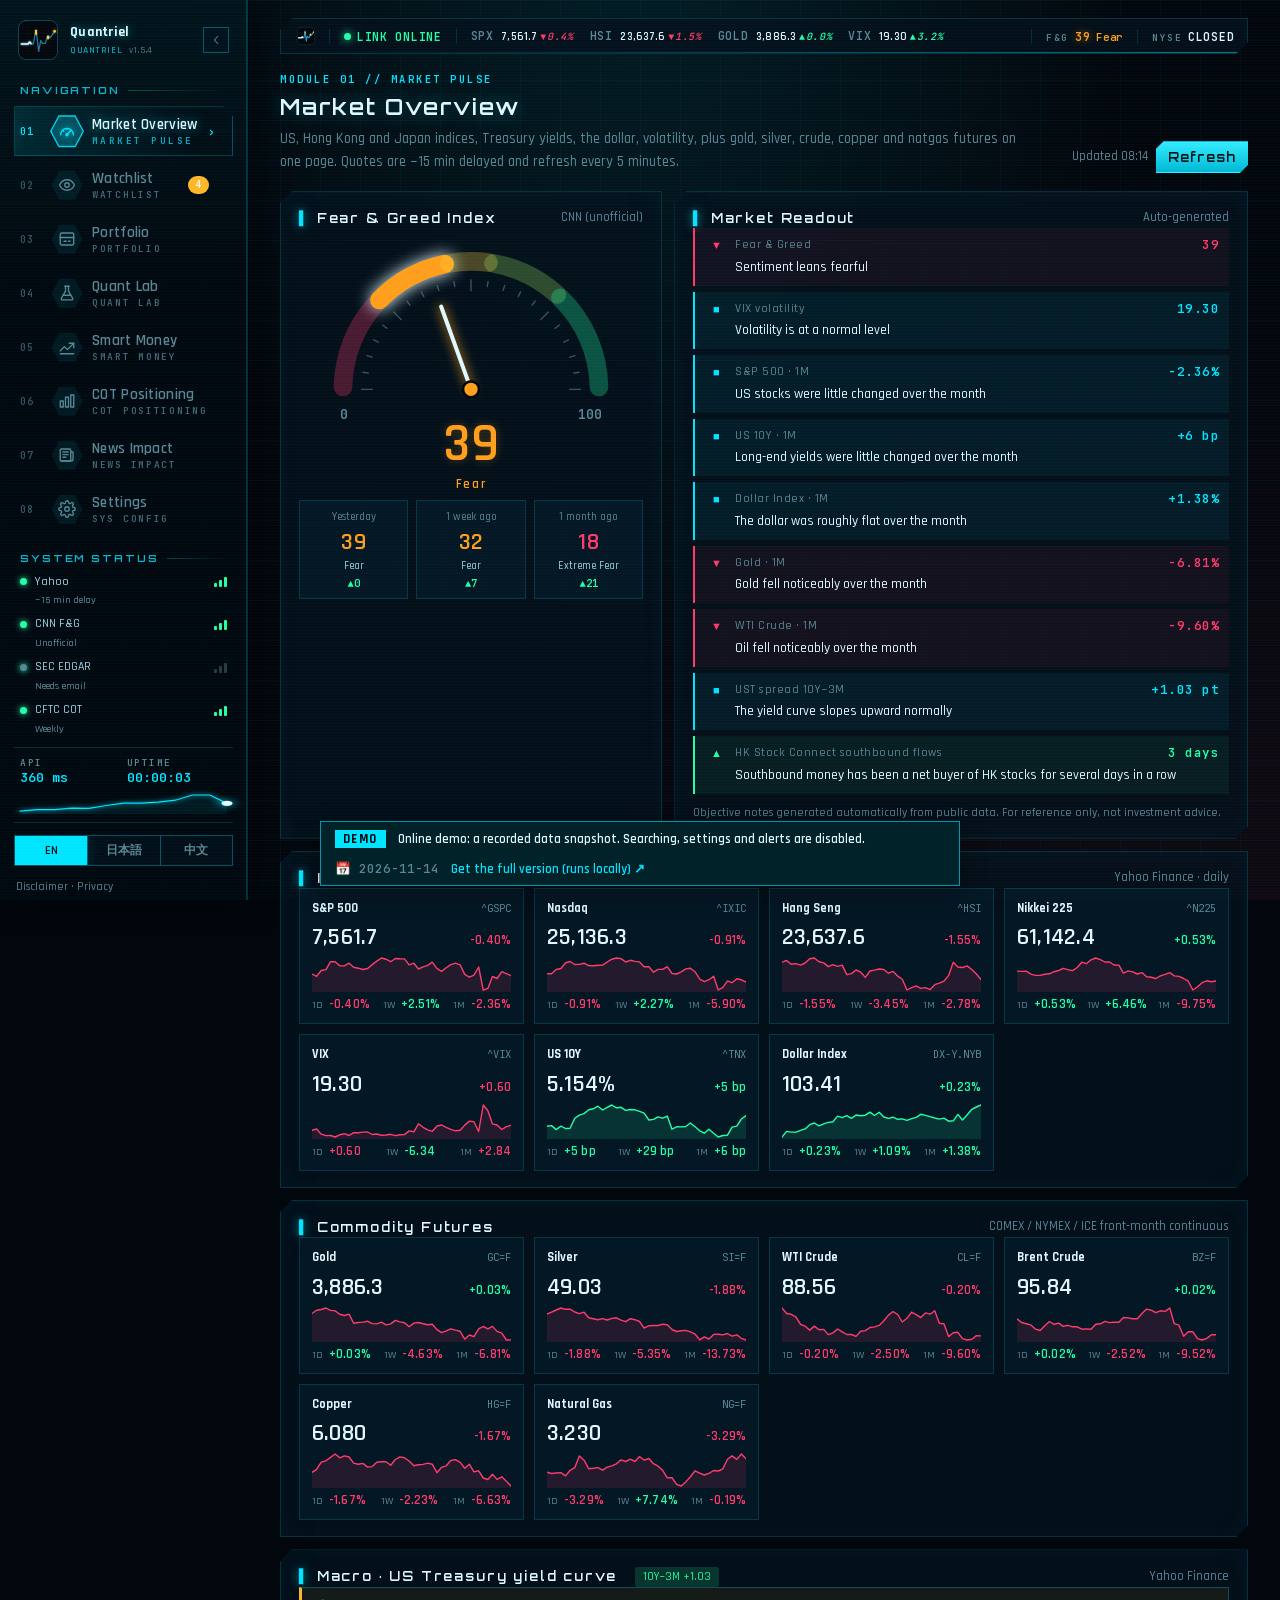
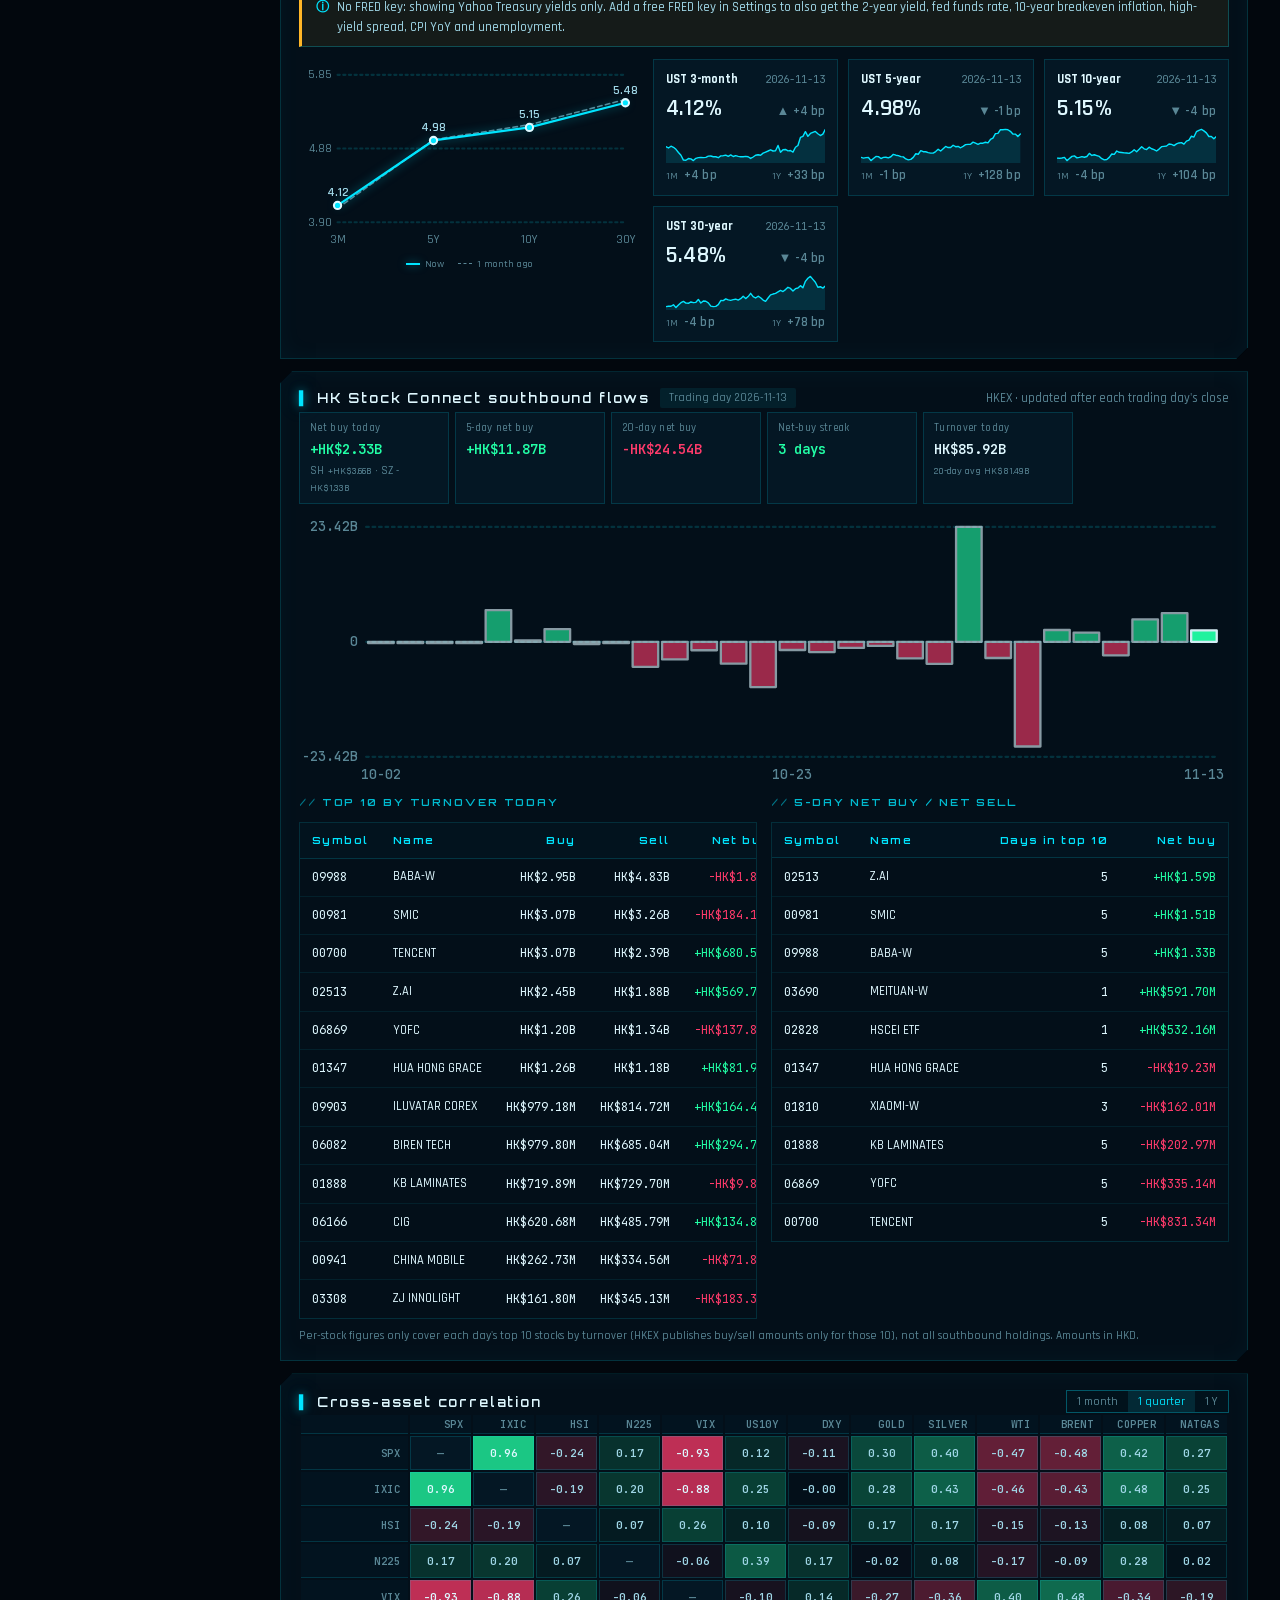
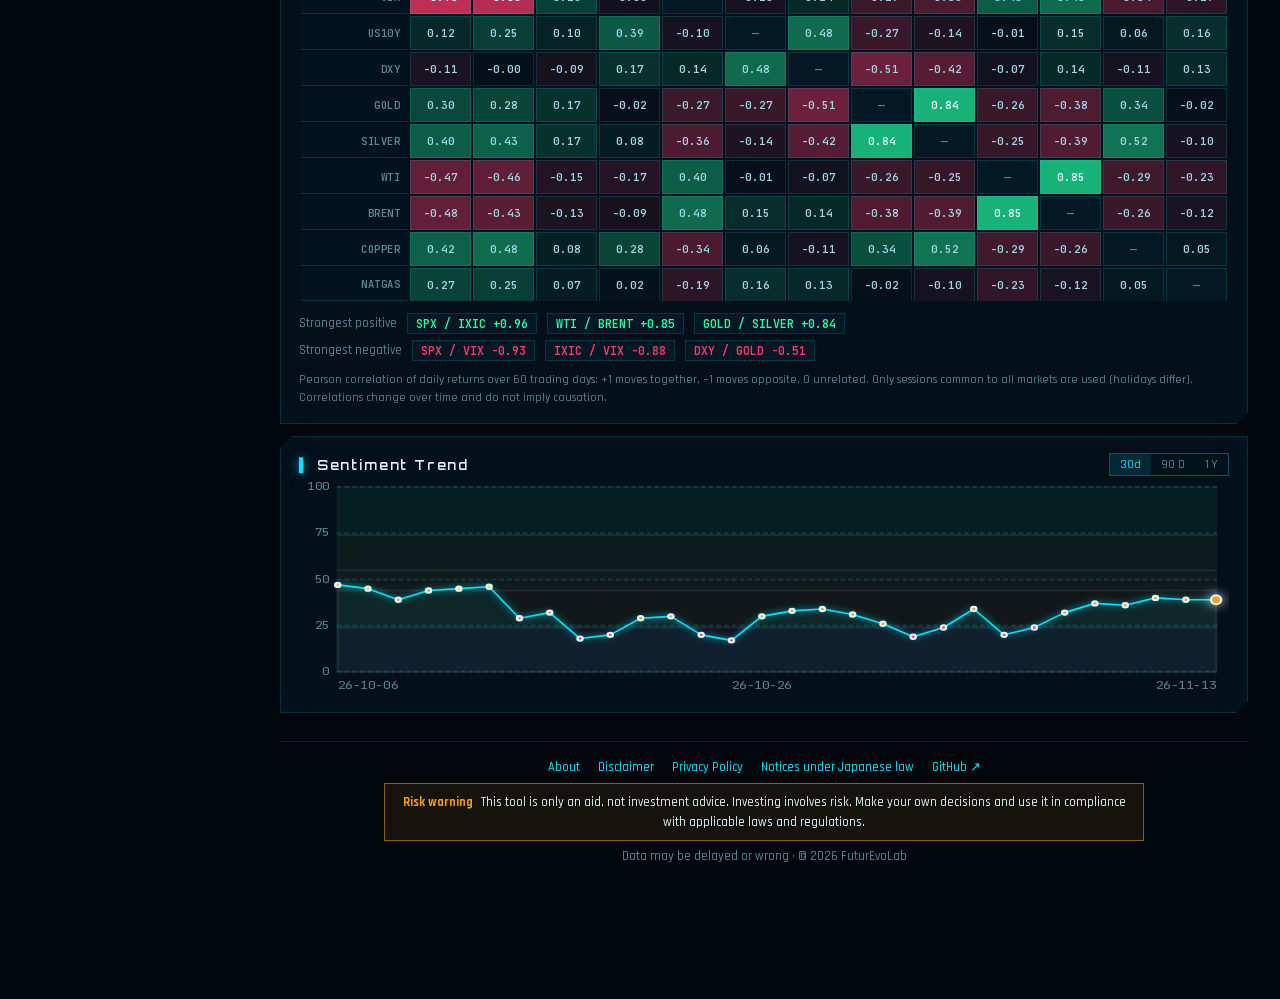
==== commit 47303463: "About, disclaimer, privacy and Japan legal pages with risk warning footer Four trilingual static pag" ====
--- a/docs/index.html
+++ b/docs/index.html
@@ -16,7 +16,7 @@
 <link rel="stylesheet" href="gold.css?v=1">
 <link rel="stylesheet" href="quant.css?v=10">
 <script src="boot.js?v=1"></script>
-<script src="demo.js" data-generated="1794643324"></script>
+<script src="demo.js" data-generated="1794644022"></script>
 </head>
 <body>
 <div class="ambient" aria-hidden="true"><i></i><i></i><i></i></div>
@@ -105,7 +105,7 @@
         <svg id="sys-spark" class="spark" viewBox="0 0 100 22" preserveAspectRatio="none" aria-hidden="true"><path class="area"/><path class="line"/><circle r="1.8"/></svg>
       </div>
       <div class="lang-switch" translate="no"><button type="button" data-lang="en">EN</button><button type="button" data-lang="ja">日本語</button><button type="button" data-lang="zh">中文</button></div>
-      <a id="legal-open" class="legal-link" href="#legal">免责声明 · 隐私</a>
+      <a class="legal-link" href="disclaimer.html">免责声明 · 隐私</a>
       <button id="wn-open" class="ghost theme-btn wn-open" type="button" title="查看每个版本更新了什么">
         <svg viewBox="0 0 24 24"><path d="M3 10v4h3l5 4V6L6 10z"/><path d="M15 9a4 4 0 010 6M18 6a8 8 0 010 12"/></svg>
         <span>更新公告</span><span id="wn-badge" class="badge wn-new" translate="no" hidden>NEW</span>
@@ -554,24 +554,19 @@
             </table>
             <p class="muted">全部为免费公开数据，可能延迟、缺失或被限流。仅供个人研究，不构成投资建议。</p>
           </div>
-          <div class="card legal" id="legal">
-            <h3>免责声明</h3>
-            <ul class="legal-list">
-              <li>本工具仅供个人学习和研究。所有内容都不构成投资建议、要约或招揽，也不是对任何证券或商品的推荐。</li>
-              <li>数据来自第三方免费公开来源（Yahoo Finance、SEC、CFTC、FRED、EIA、新闻 RSS 等），可能延迟、出错或中断；作者不保证其准确、完整或及时。</li>
-              <li>页面里的评分、新闻影响、回测和价格区间都是基于历史数据和固定规则的统计描述，不是预测；过去的表现不代表未来。</li>
-              <li>投资有风险，请自行判断并自负责任。因使用本工具造成的任何损失，作者不承担责任。</li>
-              <li>本项目与上述数据提供方没有任何关联，各商标归其所有者。使用各数据源时须遵守其自身的条款。软件按 AGPL-3.0 许可“按原样”提供，不附带任何担保。</li>
-            </ul>
-            <h3>隐私说明</h3>
-            <ul class="legal-list">
-              <li>完整版（在你电脑上运行）：没有账户，没有统计或追踪。设置、自选和持仓只保存在你电脑的 data/ 目录里。程序只访问上面列出的数据网站；邮箱和 Key 只发给各自对应的官方网站。</li>
-              <li>在线演示版：纯静态页面，由 Cloudflare 托管。不使用 Cookie，不收集个人信息，也不接收任何输入；语言、配色等偏好只保存在你浏览器的本地存储里。托管方 Cloudflare 可能出于安全和运维记录标准访问日志（如 IP 地址）。</li>
-            </ul>
-          </div>
-        </div>
-      </div>
-    </section>
+          <div class="card">
+            <h3>免责声明 · 隐私</h3>
+            <p class="muted">本工具只是辅助工具，不构成投资建议；投资有风险，请遵守法律法规使用。完整条款见下面的单独页面。</p>
+            <div class="legal-links"><a href="about.html">关于本站</a><a href="disclaimer.html">免责声明</a><a href="privacy.html">隐私政策</a><a href="legal.html">日本法规相关说明</a></div>
+          </div>
+        </div>
+      </div>
+    </section>
+    <footer class="site-foot">
+      <nav><a href="about.html">关于本站</a><a href="disclaimer.html">免责声明</a><a href="privacy.html">隐私政策</a><a href="legal.html">日本法规相关说明</a><a href="https://github.com/FuturEvoLab/quantriel" target="_blank" rel="noopener" translate="no">GitHub ↗</a></nav>
+      <p class="risk-line"><b>风险提示</b><span>本工具只是辅助工具，不构成投资建议；投资有风险，请独立判断，并遵守法律法规使用。</span></p>
+      <p><span>数据可能延迟或有误</span> · <span translate="no">© 2026 FuturEvoLab</span></p>
+    </footer>
   </main>
 </div>
 
--- a/docs/quant.css
+++ b/docs/quant.css
@@ -412,9 +412,15 @@
 .key-dest::before { content: "🔒 "; }
 .setting-head .key-clear { margin-left: 6px; }
 .key-locked input { opacity: .55; cursor: not-allowed; }
-/* 免责声明 · 隐私 */
-.legal h3 + .legal-list { margin-top: 6px; }
-.legal-list { margin: 0 0 14px; padding-left: 18px; font-size: 12.5px; line-height: 1.7; color: var(--muted); }
-.legal-list li + li { margin-top: 4px; }
+/* 侧栏：说明页面链接 */
 .legal-link { display: block; margin: 4px 2px 8px; font-size: 11.5px; color: var(--muted); text-decoration: none; }
 .legal-link:hover { color: var(--accent); text-decoration: underline; }
+.legal-links { display: flex; flex-wrap: wrap; gap: 6px 16px; font-size: 13px; }
+.legal-links a, .site-foot a { color: var(--accent); text-decoration: none; }
+.legal-links a:hover, .site-foot a:hover { text-decoration: underline; }
+/* 页面底部：说明页面链接 */
+.site-foot { margin-top: 28px; padding: 16px 4px 72px; border-top: 1px solid var(--border); font-size: 12.5px; color: var(--muted); text-align: center; }
+.site-foot nav { display: flex; flex-wrap: wrap; justify-content: center; gap: 4px 18px; margin-bottom: 6px; }
+.site-foot p { margin: 0; }
+.site-foot .risk-line { max-width: 760px; margin: 4px auto 6px; padding: 8px 12px; border: 1px solid color-mix(in srgb, #f59e0b 55%, transparent); background: color-mix(in srgb, #f59e0b 8%, transparent); color: var(--text); line-height: 1.6; }
+.site-foot .risk-line b { color: #f59e0b; margin-right: 8px; }
